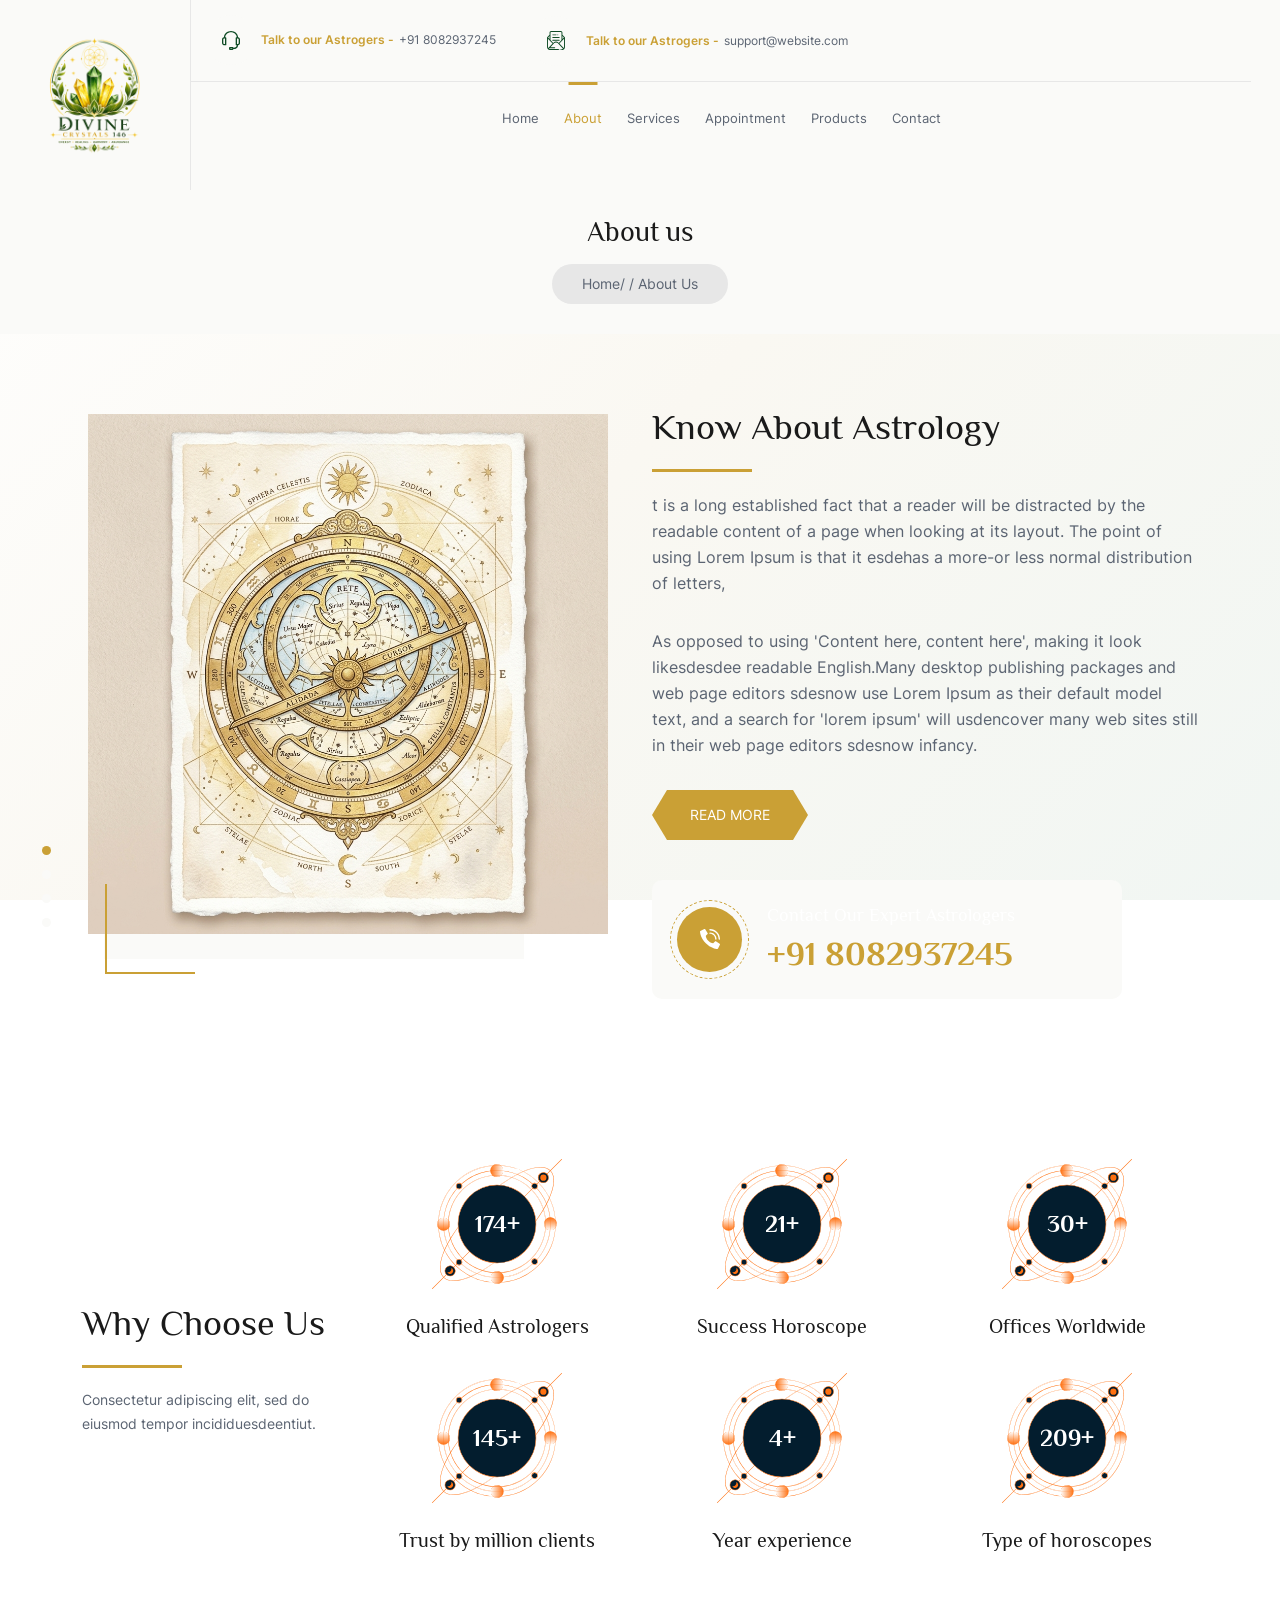
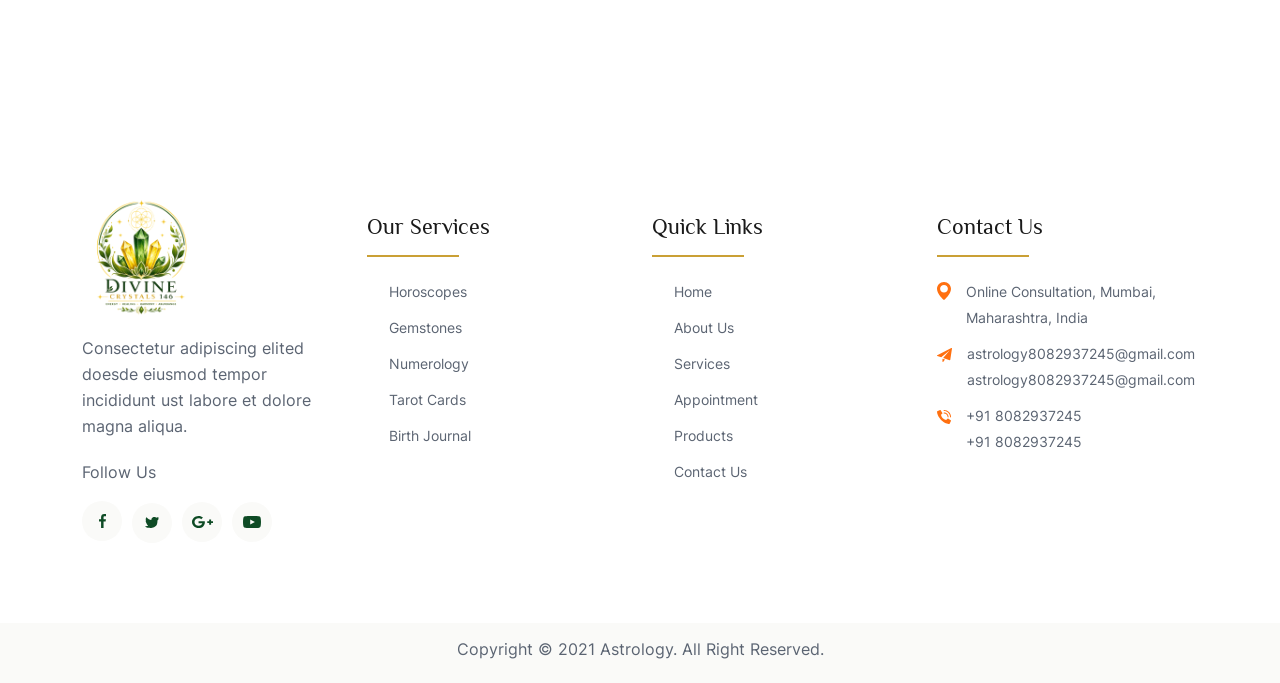
==== about.html @ 2634631d "Update astrology website to Divine Crystals: Vastu details, premium logo colors, featured product se" ====
<!DOCTYPE html>
<html lang="en">
<head>
    <title>Astrology</title>
    <meta charset="UTF-8">
    <meta http-equiv="X-UA-Compatible" content="IE=edge">
    <meta name="viewport" content="width=device-width, initial-scale=1.0">


    <!-- stylesheet -->
    
    <link rel="stylesheet" type="text/css" href="assets/css/bootstrap.min.css">
    <link rel="stylesheet" type="text/css" href="assets/js/plugin/slick/slick.css"/>
    <link rel="stylesheet" type="text/css" href="assets/js/plugin/airdatepicker/datepicker.min.css"/>
    <link rel="stylesheet" type="text/css" href="assets/css/fonts.css"/>
<link rel="stylesheet" type="text/css" href="assets/css/style.css"/>
    <!-- favicon -->
    <link rel="shortcut icon" href="assets/images/logo.png" type="image/x-icon">
</head>
<body>
    <div class="as_loader">
        <img src="assets/images/loader.png" alt="" class="img-responsive">
    </div>
    <div class="as_main_wrapper">
        <section class="as_header_wrapper">
            <div class="as_logo">
                <a href="index.html"><img src="assets/images/logo.png" alt=""></a>
            </div>
            <div class="as_header_detail">
                <div class="as_info_detail">
                    <ul>
                        <li>
                            <a href="javascript:;">
                                <div class="as_infobox">
                                    <span class="as_infoicon">
                                        <img src="assets/images/svg/headphone.svg" alt="">
                                    </span>
                                <span class="as_orange">Talk to our Astrogers -</span>+91 8082937245
                                </div>
                            </a>
                        </li>
                        <li>
                            <a href="javascript:;">
                                <div class="as_infobox">
                                    <span class="as_infoicon">
                                        <img src="assets/images/svg/mail1.svg" alt="">
                                    </span>
                                <span class="as_orange">Talk to our Astrogers -</span>support@website.com
                                </div>
                            </a>
                        </li>
                    </ul>
                </div>
                <div class="as_menu_wrapper">
                    <span class="as_toggle">
                        <img src="assets/images/svg/menu.svg" alt="">
                    </span>
                    <div class="as_menu">
                        <ul>
                            <li><a href="index.html">home</a></li>
                            <li><a href="about.html" class="active">about</a></li>
                            <li><a href="service.html">services</a></li>
                            <li><a href="appointment.html">appointment</a></li>
                            <li><a href="products.html">Products</a>
                            </li>
                            <li><a href="contact.html">contact</a></li>
                        </ul>
                    </div>
                </div>
                <span class="as_body_overlay"></span>
            </div>  
        </section> 
        <section class="as_breadcrum_wrapper">
            <div class="container">
                <div class="row">
                    <div class="col-lg-12 text-center">
                        <h1>About us</h1> 

                        <ul class="breadcrumb"> 
                            <li><a href="#">Home</a></li>
                            <li>About Us</li>
                        </ul>
                    </div>
                </div>
            </div>
        </section>
        <section class="as_about_wrapper as_padderTop80 as_padderBottom80">
            <div class="container">
                <div class="row">
                    <div class="col-lg-6 col-md-6">
                        <div class="as_about_slider">
                            <div>
                                <div class="as_aboutimg text-right">
                                    <img src="assets/images/about_astrolabe.png" alt="Astrolabe" class="img-responsive">
                                </div> 
                            </div>
                            <div>
                                <div class="as_aboutimg text-right">
                                    <img src="assets/images/about_birthchart.png" alt="Birth Chart" class="img-responsive">
                                </div> 
                            </div>
                            <div>
                                <div class="as_aboutimg text-right">
                                    <img src="assets/images/about_tarot.png" alt="Tarot Reading" class="img-responsive">
                                </div> 
                            </div>
                            <div>
                                <div class="as_aboutimg text-right">
                                    <img src="assets/images/about_constellations.png" alt="Constellations" class="img-responsive">
                                </div> 
                            </div>
                        </div>
                    </div>
                    <div class="col-lg-6 col-md-6">
                        <h1 class="as_heading">know about Astrology</h1>
                        <p>t is a long established fact that a reader will be distracted by the readable content of a page when looking at its layout. The point of using Lorem Ipsum is that it esdehas a more-or less normal distribution of letters,</p>
                        <p>As opposed to using 'Content here, content here', making it look likesdesdee readable English.Many desktop publishing packages and web page editors sdesnow use Lorem Ipsum as their default model text, and a search for 'lorem ipsum' will usdencover many web sites still in their  web page editors sdesnow infancy.</p>
                        <a href="javascript:;" class="as_btn">read more</a>

                        <div class="as_contact_expert">
                            <span class="as_icon">
                                <svg xmlns="http://www.w3.org/2000/svg" xmlns:xlink="http://www.w3.org/1999/xlink" preserveAspectRatio="xMidYMid" width="20" height="20" viewBox="0 0 20 20"> <defs><style>.cls-1{fill:#fff;fill-rule:evenodd}</style></defs> <path d="M19.797,10.487 C19.668,10.616 19.493,10.689 19.310,10.689 C18.929,10.689 18.620,10.380 18.620,9.999 C18.615,5.241 14.759,1.385 10.000,1.379 C9.619,1.379 9.310,1.070 9.310,0.689 C9.310,0.308 9.619,-0.000 10.000,-0.000 C15.520,0.006 19.993,4.478 19.999,9.999 C19.999,10.183 19.927,10.358 19.797,10.487 ZM15.172,9.999 C15.169,7.144 12.855,4.830 10.000,4.827 C9.619,4.827 9.310,4.518 9.310,4.138 C9.310,3.757 9.619,3.448 10.000,3.448 C13.617,3.452 16.547,6.383 16.551,9.999 C16.551,10.380 16.243,10.689 15.862,10.689 C15.481,10.689 15.172,10.380 15.172,9.999 ZM12.864,14.155 C13.076,14.182 13.288,14.109 13.438,13.957 L14.982,12.413 C15.209,12.186 15.563,12.146 15.835,12.317 L19.655,14.775 C19.955,14.965 20.063,15.350 19.905,15.668 L18.045,19.616 C17.918,19.873 17.645,20.024 17.360,19.995 C15.394,19.789 10.563,18.932 5.815,14.183 C1.067,9.435 0.210,4.604 0.003,2.638 C-0.026,2.352 0.125,2.079 0.382,1.952 L4.331,0.093 C4.649,-0.067 5.036,0.043 5.224,0.344 L7.684,4.164 C7.854,4.436 7.814,4.790 7.586,5.017 L6.042,6.560 C5.890,6.711 5.818,6.924 5.845,7.135 C5.942,7.900 6.373,9.809 8.282,11.718 C10.191,13.627 12.099,14.057 12.864,14.155 Z" class="cls-1"/> </svg>
                            </span>
                            <div>
                                <h5 class="as_white">Contact Our Expert Astrologers</h5>
                                <h1 class="as_orange">+91 8082937245</h1>
                            </div>
                        </div>
                    </div>
                </div>
            </div>
        </section>
        <section class="as_whychoose_wrapper as_padderTop80 as_padderBottom50">
            <div class="container">
                <div class="row as_verticle_center">
                    <div class="col-lg-3 col-md-12">
                        <h1 class="as_heading">Why Choose Us</h1>
                        <p class="as_font14 as_margin0">Consectetur adipiscing elit, sed do eiusmod tempor incididuesdeentiut.</p>
                    </div>
                    <div class="col-lg-9 col-md-12">
                        <div class="row">
                            <div class="col-lg-4 col-md-6 col-sm-6 col-xs-12">
                                <div class="as_whychoose_box text-center">
                                    <span class="as_number"><span><span data-from="0" data-to="512"
                                        data-speed="5000">512</span>+</span><img src="assets/images/svg/shape.svg" alt=""></span>
                                    <h4>Qualified Astrologers</h4>
                                </div>
                            </div>
                            <div class="col-lg-4 col-md-6 col-sm-6 col-xs-12">
                                <div class="as_whychoose_box text-center">
                                    <span class="as_number"><span><span data-from="0" data-to="62"
                                        data-speed="5000">62</span>+</span><img src="assets/images/svg/shape.svg" alt=""></span>
                                    <h4>Success Horoscope</h4>
                                </div>
                            </div>  
                            <div class="col-lg-4 col-md-6 col-sm-6 col-xs-12">
                                <div class="as_whychoose_box text-center">
                                    <span class="as_number"><span><span data-from="0" data-to="94"
                                        data-speed="5000">94</span>+</span><img src="assets/images/svg/shape.svg" alt=""></span>
                                    <h4>Offices Worldwide</h4>
                                </div>
                            </div>
                            <div class="col-lg-4 col-md-6 col-sm-6 col-xs-12">
                                <div class="as_whychoose_box text-center">
                                    <span class="as_number"><span><span data-from="0" data-to="452"
                                        data-speed="5000">452+</span>+</span><img src="assets/images/svg/shape.svg" alt=""></span>
                                    <h4>Trust by million clients</h4>
                                </div>
                            </div>
                            <div class="col-lg-4 col-md-6 col-sm-6 col-xs-12">
                                <div class="as_whychoose_box text-center">
                                    <span class="as_number"><span><span data-from="0" data-to="12"
                                        data-speed="5000">12</span>+</span><img src="assets/images/svg/shape.svg" alt=""></span>
                                    <h4>Year experience</h4>
                                </div>
                            </div>
                            <div class="col-lg-4 col-md-6 col-sm-6 col-xs-12">
                                <div class="as_whychoose_box text-center">
                                    <span class="as_number"><span><span data-from="0" data-to="652"
                                        data-speed="5000">652+</span>+</span><img src="assets/images/svg/shape.svg" alt=""></span>
                                    <h4>Type of horoscopes</h4>
                                </div>
                            </div>
                        </div>
                    </div>
                </div>
            </div>
        </section>
          
        <section class="as_footer_wrapper as_padderTop80">
            <div class="container">
                    

                    <div class="as_footer_inner as_padderTop50 as_padderBottom80">
                        <div class="row">
                            <div class="col-lg-3 col-md-6 col-sm-6 col-12">
                            <div class="as_footer_widget">
                                <div class="as_footer_logo">
                                    <a href="index.html"><img src="assets/images/logo.png" alt=""></a>
                                </div>
                                <p>Consectetur adipiscing elited doesde eiusmod tempor incididunt ust labore et dolore magna aliqua.</p>

                                <div class="as_share_box">
                                    <p>Follow Us</p>
                                    <ul>
                                        <li><a href="javascript:;"><img src="assets/images/svg/facebook.svg" alt=""></a></li>
                                        <li><a href="javascript:;"><img src="assets/images/svg/twitter.svg" alt=""></a></li>
                                        <li><a href="javascript:;"><img src="assets/images/svg/google.svg" alt=""></a></li>
                                        <li><a href="javascript:;"><img src="assets/images/svg/youtube.svg" alt=""></a></li>
                                    </ul>
                                </div>
                            </div>
                        </div>
                        <div class="col-lg-3 col-md-6 col-sm-6 col-12">
                            <div class="as_footer_widget">
                               <h3 class="as_footer_heading">Our Services</h3>

                               <ul>
                                   <li><a href="service_detail.html"><span><svg xmlns="http://www.w3.org/2000/svg" xmlns:xlink="http://www.w3.org/1999/xlink" preserveAspectRatio="xMidYMid" width="8" height="12" viewBox="0 0 8 12"> <path d="M8.000,5.998 L-0.002,11.997 L1.292,5.998 L-0.002,-0.001 L8.000,5.998 ZM1.265,9.924 L6.502,5.998 L1.265,2.071 L2.112,5.998 L1.265,9.924 ZM5.451,5.998 L2.496,8.213 L2.974,5.998 L2.496,3.783 L5.451,5.998 Z" class="cls-1"/> </svg></span> Horoscopes</a></li>
                                   <li><a href="service_detail.html">
                                    <span><svg xmlns="http://www.w3.org/2000/svg" xmlns:xlink="http://www.w3.org/1999/xlink" preserveAspectRatio="xMidYMid" width="8" height="12" viewBox="0 0 8 12"> <path d="M8.000,5.998 L-0.002,11.997 L1.292,5.998 L-0.002,-0.001 L8.000,5.998 ZM1.265,9.924 L6.502,5.998 L1.265,2.071 L2.112,5.998 L1.265,9.924 ZM5.451,5.998 L2.496,8.213 L2.974,5.998 L2.496,3.783 L5.451,5.998 Z" class="cls-1"/> </svg></span> Gemstones</a></li>
                                   <li><a href="service_detail.html"><span><svg xmlns="http://www.w3.org/2000/svg" xmlns:xlink="http://www.w3.org/1999/xlink" preserveAspectRatio="xMidYMid" width="8" height="12" viewBox="0 0 8 12"> <path d="M8.000,5.998 L-0.002,11.997 L1.292,5.998 L-0.002,-0.001 L8.000,5.998 ZM1.265,9.924 L6.502,5.998 L1.265,2.071 L2.112,5.998 L1.265,9.924 ZM5.451,5.998 L2.496,8.213 L2.974,5.998 L2.496,3.783 L5.451,5.998 Z" class="cls-1"/> </svg></span> Numerology</a></li>
                                   <li><a href="service_detail.html"><span><svg xmlns="http://www.w3.org/2000/svg" xmlns:xlink="http://www.w3.org/1999/xlink" preserveAspectRatio="xMidYMid" width="8" height="12" viewBox="0 0 8 12"> <path d="M8.000,5.998 L-0.002,11.997 L1.292,5.998 L-0.002,-0.001 L8.000,5.998 ZM1.265,9.924 L6.502,5.998 L1.265,2.071 L2.112,5.998 L1.265,9.924 ZM5.451,5.998 L2.496,8.213 L2.974,5.998 L2.496,3.783 L5.451,5.998 Z" class="cls-1"/> </svg></span> Tarot Cards</a></li>
                                   <li><a href="service_detail.html"><span><svg xmlns="http://www.w3.org/2000/svg" xmlns:xlink="http://www.w3.org/1999/xlink" preserveAspectRatio="xMidYMid" width="8" height="12" viewBox="0 0 8 12"> <path d="M8.000,5.998 L-0.002,11.997 L1.292,5.998 L-0.002,-0.001 L8.000,5.998 ZM1.265,9.924 L6.502,5.998 L1.265,2.071 L2.112,5.998 L1.265,9.924 ZM5.451,5.998 L2.496,8.213 L2.974,5.998 L2.496,3.783 L5.451,5.998 Z" class="cls-1"/> </svg></span> Birth Journal</a></li>
                               </ul>
                            </div>
                        </div>
                        <div class="col-lg-3 col-md-6 col-sm-6 col-12">
                            <div class="as_footer_widget">
                               <h3 class="as_footer_heading">Quick Links</h3>

                               <ul>
                                   <li><a href="index.html"><span><svg xmlns="http://www.w3.org/2000/svg" xmlns:xlink="http://www.w3.org/1999/xlink" preserveAspectRatio="xMidYMid" width="8" height="12" viewBox="0 0 8 12"> <path d="M8.000,5.998 L-0.002,11.997 L1.292,5.998 L-0.002,-0.001 L8.000,5.998 ZM1.265,9.924 L6.502,5.998 L1.265,2.071 L2.112,5.998 L1.265,9.924 ZM5.451,5.998 L2.496,8.213 L2.974,5.998 L2.496,3.783 L5.451,5.998 Z" class="cls-1"/> </svg></span> Home</a></li>
                                   <li><a href="about.html"><span><svg xmlns="http://www.w3.org/2000/svg" xmlns:xlink="http://www.w3.org/1999/xlink" preserveAspectRatio="xMidYMid" width="8" height="12" viewBox="0 0 8 12"> <path d="M8.000,5.998 L-0.002,11.997 L1.292,5.998 L-0.002,-0.001 L8.000,5.998 ZM1.265,9.924 L6.502,5.998 L1.265,2.071 L2.112,5.998 L1.265,9.924 ZM5.451,5.998 L2.496,8.213 L2.974,5.998 L2.496,3.783 L5.451,5.998 Z" class="cls-1"/> </svg></span> About Us</a></li>
                                   <li><a href="service.html"><span><svg xmlns="http://www.w3.org/2000/svg" xmlns:xlink="http://www.w3.org/1999/xlink" preserveAspectRatio="xMidYMid" width="8" height="12" viewBox="0 0 8 12"> <path d="M8.000,5.998 L-0.002,11.997 L1.292,5.998 L-0.002,-0.001 L8.000,5.998 ZM1.265,9.924 L6.502,5.998 L1.265,2.071 L2.112,5.998 L1.265,9.924 ZM5.451,5.998 L2.496,8.213 L2.974,5.998 L2.496,3.783 L5.451,5.998 Z" class="cls-1"/> </svg></span> Services</a></li>
                                   <li><a href="appointment.html"><span><svg xmlns="http://www.w3.org/2000/svg" xmlns:xlink="http://www.w3.org/1999/xlink" preserveAspectRatio="xMidYMid" width="8" height="12" viewBox="0 0 8 12"> <path d="M8.000,5.998 L-0.002,11.997 L1.292,5.998 L-0.002,-0.001 L8.000,5.998 ZM1.265,9.924 L6.502,5.998 L1.265,2.071 L2.112,5.998 L1.265,9.924 ZM5.451,5.998 L2.496,8.213 L2.974,5.998 L2.496,3.783 L5.451,5.998 Z" class="cls-1"/> </svg></span> Appointment</a></li>
                                   <li><a href="products.html"><span><svg xmlns="http://www.w3.org/2000/svg" xmlns:xlink="http://www.w3.org/1999/xlink" preserveAspectRatio="xMidYMid" width="8" height="12" viewBox="0 0 8 12"> <path d="M8.000,5.998 L-0.002,11.997 L1.292,5.998 L-0.002,-0.001 L8.000,5.998 ZM1.265,9.924 L6.502,5.998 L1.265,2.071 L2.112,5.998 L1.265,9.924 ZM5.451,5.998 L2.496,8.213 L2.974,5.998 L2.496,3.783 L5.451,5.998 Z" class="cls-1"/> </svg></span> Products</a></li>
                                   <li><a href="contact.html"><span><svg xmlns="http://www.w3.org/2000/svg" xmlns:xlink="http://www.w3.org/1999/xlink" preserveAspectRatio="xMidYMid" width="8" height="12" viewBox="0 0 8 12"> <path d="M8.000,5.998 L-0.002,11.997 L1.292,5.998 L-0.002,-0.001 L8.000,5.998 ZM1.265,9.924 L6.502,5.998 L1.265,2.071 L2.112,5.998 L1.265,9.924 ZM5.451,5.998 L2.496,8.213 L2.974,5.998 L2.496,3.783 L5.451,5.998 Z" class="cls-1"/> </svg></span> Contact Us</a></li>
                               </ul>
                            </div>
                        </div>
                        
                        <div class="col-lg-3 col-md-6 col-sm-6 col-12">
                            <div class="as_footer_widget">
                               <h3 class="as_footer_heading">Contact Us</h3>

                               <ul class="as_contact_list">
                                   <li>
                                       <img src="assets/images/svg/map.svg" alt="">
                                        <p>Online Consultation, Mumbai, Maharashtra, India</p>
                                    </li>
                                   <li>
                                       <img src="assets/images/svg/address.svg" alt="">
                                        <p>
                                            <a href="javascript:;">astrology8082937245@gmail.com</a>
                                            <a href="javascript:;">astrology8082937245@gmail.com</a>
                                        </p> 
                                    </li> 
                                   <li>
                                       <img src="assets/images/svg/call.svg" alt="">
                                        <p>
                                            <a href="javascript:;">+91 8082937245</a><br>
                                            <a href="javascript:;">+91 8082937245</a>
                                        </p>
                                    </li>
                               </ul>
                            </div>
                        </div>
                        </div>
                        
                    </div>
            </div>
        </section>
        <section class="as_copyright_wrapper text-center">
            <div class="container">
                <div class="row">
                    <div class="col-lg-12">
                        <p>Copyright &copy; 2021 Astrology. All Right Reserved.</p>
                    </div>
                </div>
            </div>
        </section> 
    </div>
    

    
    <!-- javascript -->
    <script src="assets/js/jquery.min.js"></script>
    <script src="assets/js/bootstrap.min.js"></script>
    <script src="https://maxcdn.bootstrapcdn.com/bootstrap/3.3.7/js/bootstrap.min.js"></script>
    <script type="text/javascript" src="assets/js/plugin/slick/slick.min.js"></script>
    <script type="text/javascript" src="assets/js/plugin/countto/jquery.countTo.js"></script>
    <script type="text/javascript" src="assets/js/plugin/airdatepicker/datepicker.min.js"></script>
    <script type="text/javascript" src="assets/js/plugin/airdatepicker/i18n/datepicker.en.js"></script>
    <script src="assets/js/custom.js"></script>  
</body>
</html>
---- assets/js/plugin/airdatepicker/datepicker.min.css ----
.datepicker--cells{display:-webkit-flex;display:-ms-flexbox;display:flex;-webkit-flex-wrap:wrap;-ms-flex-wrap:wrap;flex-wrap:wrap}.datepicker--cell{border-radius:4px;box-sizing:border-box;cursor:pointer;display:-webkit-flex;display:-ms-flexbox;display:flex;position:relative;-webkit-align-items:center;-ms-flex-align:center;align-items:center;-webkit-justify-content:center;-ms-flex-pack:center;justify-content:center;height:32px;z-index:1}.datepicker--cell.-focus-{background:#f0f0f0}.datepicker--cell.-current-{color:#4EB5E6}.datepicker--cell.-current-.-focus-{color:#4a4a4a}.datepicker--cell.-current-.-in-range-{color:#4EB5E6}.datepicker--cell.-in-range-{background:rgba(92,196,239,.1);color:#4a4a4a;border-radius:0}.datepicker--cell.-in-range-.-focus-{background-color:rgba(92,196,239,.2)}.datepicker--cell.-disabled-{cursor:default;color:#aeaeae}.datepicker--cell.-disabled-.-focus-{color:#aeaeae}.datepicker--cell.-disabled-.-in-range-{color:#a1a1a1}.datepicker--cell.-disabled-.-current-.-focus-{color:#aeaeae}.datepicker--cell.-range-from-{border:1px solid rgba(92,196,239,.5);background-color:rgba(92,196,239,.1);border-radius:4px 0 0 4px}.datepicker--cell.-range-to-{border:1px solid rgba(92,196,239,.5);background-color:rgba(92,196,239,.1);border-radius:0 4px 4px 0}.datepicker--cell.-selected-,.datepicker--cell.-selected-.-current-{color:#fff;background:#5cc4ef}.datepicker--cell.-range-from-.-range-to-{border-radius:4px}.datepicker--cell.-selected-{border:none}.datepicker--cell.-selected-.-focus-{background:#45bced}.datepicker--cell:empty{cursor:default}.datepicker--days-names{display:-webkit-flex;display:-ms-flexbox;display:flex;-webkit-flex-wrap:wrap;-ms-flex-wrap:wrap;flex-wrap:wrap;margin:8px 0 3px}.datepicker--day-name{color:#FF9A19;display:-webkit-flex;display:-ms-flexbox;display:flex;-webkit-align-items:center;-ms-flex-align:center;align-items:center;-webkit-justify-content:center;-ms-flex-pack:center;justify-content:center;-webkit-flex:1;-ms-flex:1;flex:1;text-align:center;text-transform:uppercase;font-size:.8em}.-only-timepicker- .datepicker--content,.datepicker--body,.datepicker-inline .datepicker--pointer{display:none}.datepicker--cell-day{width:14.28571%}.datepicker--cells-months{height:170px}.datepicker--cell-month{width:33.33%;height:25%}.datepicker--cells-years,.datepicker--years{height:170px}.datepicker--cell-year{width:25%;height:33.33%}.datepickers-container{position:absolute;left:0;top:0}@media print{.datepickers-container{display:none}}.datepicker{background:#fff;border:1px solid #dbdbdb;box-shadow:0 4px 12px rgba(0,0,0,.15);border-radius:4px;box-sizing:content-box;font-family:Tahoma,sans-serif;font-size:14px;color:#4a4a4a;width:250px;position:absolute;left:-100000px;opacity:0;transition:opacity .3s ease,left 0s .3s,-webkit-transform .3s ease;transition:opacity .3s ease,transform .3s ease,left 0s .3s;transition:opacity .3s ease,transform .3s ease,left 0s .3s,-webkit-transform .3s ease;z-index:100}.datepicker.-from-top-{-webkit-transform:translateY(-8px);transform:translateY(-8px)}.datepicker.-from-right-{-webkit-transform:translateX(8px);transform:translateX(8px)}.datepicker.-from-bottom-{-webkit-transform:translateY(8px);transform:translateY(8px)}.datepicker.-from-left-{-webkit-transform:translateX(-8px);transform:translateX(-8px)}.datepicker.active{opacity:1;-webkit-transform:translate(0);transform:translate(0);transition:opacity .3s ease,left 0s 0s,-webkit-transform .3s ease;transition:opacity .3s ease,transform .3s ease,left 0s 0s;transition:opacity .3s ease,transform .3s ease,left 0s 0s,-webkit-transform .3s ease}.datepicker-inline .datepicker{border-color:#d7d7d7;box-shadow:none;position:static;left:auto;right:auto;opacity:1;-webkit-transform:none;transform:none}.datepicker--content{box-sizing:content-box;padding:4px}.datepicker--pointer{position:absolute;background:#fff;border-top:1px solid #dbdbdb;border-right:1px solid #dbdbdb;width:10px;height:10px;z-index:-1}.datepicker--nav-action:hover,.datepicker--nav-title:hover{background:#f0f0f0}.-top-center- .datepicker--pointer,.-top-left- .datepicker--pointer,.-top-right- .datepicker--pointer{top:calc(100% - 4px);-webkit-transform:rotate(135deg);transform:rotate(135deg)}.-right-bottom- .datepicker--pointer,.-right-center- .datepicker--pointer,.-right-top- .datepicker--pointer{right:calc(100% - 4px);-webkit-transform:rotate(225deg);transform:rotate(225deg)}.-bottom-center- .datepicker--pointer,.-bottom-left- .datepicker--pointer,.-bottom-right- .datepicker--pointer{bottom:calc(100% - 4px);-webkit-transform:rotate(315deg);transform:rotate(315deg)}.-left-bottom- .datepicker--pointer,.-left-center- .datepicker--pointer,.-left-top- .datepicker--pointer{left:calc(100% - 4px);-webkit-transform:rotate(45deg);transform:rotate(45deg)}.-bottom-left- .datepicker--pointer,.-top-left- .datepicker--pointer{left:10px}.-bottom-right- .datepicker--pointer,.-top-right- .datepicker--pointer{right:10px}.-bottom-center- .datepicker--pointer,.-top-center- .datepicker--pointer{left:calc(50% - 10px / 2)}.-left-top- .datepicker--pointer,.-right-top- .datepicker--pointer{top:10px}.-left-bottom- .datepicker--pointer,.-right-bottom- .datepicker--pointer{bottom:10px}.-left-center- .datepicker--pointer,.-right-center- .datepicker--pointer{top:calc(50% - 10px / 2)}.datepicker--body.active{display:block}.datepicker--nav{display:-webkit-flex;display:-ms-flexbox;display:flex;-webkit-justify-content:space-between;-ms-flex-pack:justify;justify-content:space-between;border-bottom:1px solid #efefef;min-height:32px;padding:4px}.-only-timepicker- .datepicker--nav{display:none}.datepicker--nav-action,.datepicker--nav-title{display:-webkit-flex;display:-ms-flexbox;display:flex;cursor:pointer;-webkit-align-items:center;-ms-flex-align:center;align-items:center;-webkit-justify-content:center;-ms-flex-pack:center;justify-content:center}.datepicker--nav-action{width:32px;border-radius:4px;-webkit-user-select:none;-moz-user-select:none;-ms-user-select:none;user-select:none}.datepicker--nav-action.-disabled-{visibility:hidden}.datepicker--nav-action svg{width:32px;height:32px}.datepicker--nav-action path{fill:none;stroke:#9c9c9c;stroke-width:2px}.datepicker--nav-title{border-radius:4px;padding:0 8px}.datepicker--buttons,.datepicker--time{border-top:1px solid #efefef;padding:4px}.datepicker--nav-title i{font-style:normal;color:#9c9c9c;margin-left:5px}.datepicker--nav-title.-disabled-{cursor:default;background:0 0}.datepicker--buttons{display:-webkit-flex;display:-ms-flexbox;display:flex}.datepicker--button{color:#4EB5E6;cursor:pointer;border-radius:4px;-webkit-flex:1;-ms-flex:1;flex:1;display:-webkit-inline-flex;display:-ms-inline-flexbox;display:inline-flex;-webkit-justify-content:center;-ms-flex-pack:center;justify-content:center;-webkit-align-items:center;-ms-flex-align:center;align-items:center;height:32px}.datepicker--button:hover{color:#4a4a4a;background:#f0f0f0}.datepicker--time{display:-webkit-flex;display:-ms-flexbox;display:flex;-webkit-align-items:center;-ms-flex-align:center;align-items:center;position:relative}.datepicker--time.-am-pm- .datepicker--time-sliders{-webkit-flex:0 1 138px;-ms-flex:0 1 138px;flex:0 1 138px;max-width:138px}.-only-timepicker- .datepicker--time{border-top:none}.datepicker--time-sliders{-webkit-flex:0 1 153px;-ms-flex:0 1 153px;flex:0 1 153px;margin-right:10px;max-width:153px}.datepicker--time-label{display:none;font-size:12px}.datepicker--time-current{display:-webkit-flex;display:-ms-flexbox;display:flex;-webkit-align-items:center;-ms-flex-align:center;align-items:center;-webkit-flex:1;-ms-flex:1;flex:1;font-size:14px;text-align:center;margin:0 0 0 10px}.datepicker--time-current-colon{margin:0 2px 3px;line-height:1}.datepicker--time-current-hours,.datepicker--time-current-minutes{line-height:1;font-size:19px;font-family:"Century Gothic",CenturyGothic,AppleGothic,sans-serif;position:relative;z-index:1}.datepicker--time-current-hours:after,.datepicker--time-current-minutes:after{content:'';background:#f0f0f0;border-radius:4px;position:absolute;left:-2px;top:-3px;right:-2px;bottom:-2px;z-index:-1;opacity:0}.datepicker--time-current-hours.-focus-:after,.datepicker--time-current-minutes.-focus-:after{opacity:1}.datepicker--time-current-ampm{text-transform:uppercase;-webkit-align-self:flex-end;-ms-flex-item-align:end;align-self:flex-end;color:#9c9c9c;margin-left:6px;font-size:11px;margin-bottom:1px}.datepicker--time-row{display:-webkit-flex;display:-ms-flexbox;display:flex;-webkit-align-items:center;-ms-flex-align:center;align-items:center;font-size:11px;height:17px;background:linear-gradient(to right,#dedede,#dedede) left 50%/100% 1px no-repeat}.datepicker--time-row:first-child{margin-bottom:4px}.datepicker--time-row input[type=range]{background:0 0;cursor:pointer;-webkit-flex:1;-ms-flex:1;flex:1;height:100%;padding:0;margin:0;-webkit-appearance:none}.datepicker--time-row input[type=range]::-ms-tooltip{display:none}.datepicker--time-row input[type=range]:hover::-webkit-slider-thumb{border-color:#b8b8b8}.datepicker--time-row input[type=range]:hover::-moz-range-thumb{border-color:#b8b8b8}.datepicker--time-row input[type=range]:hover::-ms-thumb{border-color:#b8b8b8}.datepicker--time-row input[type=range]:focus{outline:0}.datepicker--time-row input[type=range]:focus::-webkit-slider-thumb{background:#5cc4ef;border-color:#5cc4ef}.datepicker--time-row input[type=range]:focus::-moz-range-thumb{background:#5cc4ef;border-color:#5cc4ef}.datepicker--time-row input[type=range]:focus::-ms-thumb{background:#5cc4ef;border-color:#5cc4ef}.datepicker--time-row input[type=range]::-webkit-slider-thumb{-webkit-appearance:none;box-sizing:border-box;height:12px;width:12px;border-radius:3px;border:1px solid #dedede;background:#fff;cursor:pointer;transition:background .2s;margin-top:-6px}.datepicker--time-row input[type=range]::-moz-range-thumb{box-sizing:border-box;height:12px;width:12px;border-radius:3px;border:1px solid #dedede;background:#fff;cursor:pointer;transition:background .2s}.datepicker--time-row input[type=range]::-ms-thumb{box-sizing:border-box;height:12px;width:12px;border-radius:3px;border:1px solid #dedede;background:#fff;cursor:pointer;transition:background .2s}.datepicker--time-row input[type=range]::-webkit-slider-runnable-track{border:none;height:1px;cursor:pointer;color:transparent;background:0 0}.datepicker--time-row input[type=range]::-moz-range-track{border:none;height:1px;cursor:pointer;color:transparent;background:0 0}.datepicker--time-row input[type=range]::-ms-track{border:none;height:1px;cursor:pointer;color:transparent;background:0 0}.datepicker--time-row input[type=range]::-ms-fill-lower{background:0 0}.datepicker--time-row input[type=range]::-ms-fill-upper{background:0 0}.datepicker--time-row span{padding:0 12px}.datepicker--time-icon{color:#9c9c9c;border:1px solid;border-radius:50%;font-size:16px;position:relative;margin:0 5px -1px 0;width:1em;height:1em}.datepicker--time-icon:after,.datepicker--time-icon:before{content:'';background:currentColor;position:absolute}.datepicker--time-icon:after{height:.4em;width:1px;left:calc(50% - 1px);top:calc(50% + 1px);-webkit-transform:translateY(-100%);transform:translateY(-100%)}.datepicker--time-icon:before{width:.4em;height:1px;top:calc(50% + 1px);left:calc(50% - 1px)}.datepicker--cell-day.-other-month-,.datepicker--cell-year.-other-decade-{color:#dedede}.datepicker--cell-day.-other-month-:hover,.datepicker--cell-year.-other-decade-:hover{color:#c5c5c5}.-disabled-.-focus-.datepicker--cell-day.-other-month-,.-disabled-.-focus-.datepicker--cell-year.-other-decade-{color:#dedede}.-selected-.datepicker--cell-day.-other-month-,.-selected-.datepicker--cell-year.-other-decade-{color:#fff;background:#a2ddf6}.-selected-.-focus-.datepicker--cell-day.-other-month-,.-selected-.-focus-.datepicker--cell-year.-other-decade-{background:#8ad5f4}.-in-range-.datepicker--cell-day.-other-month-,.-in-range-.datepicker--cell-year.-other-decade-{background-color:rgba(92,196,239,.1);color:#ccc}.-in-range-.-focus-.datepicker--cell-day.-other-month-,.-in-range-.-focus-.datepicker--cell-year.-other-decade-{background-color:rgba(92,196,239,.2)}.datepicker--cell-day.-other-month-:empty,.datepicker--cell-year.-other-decade-:empty{background:0 0;border:none}
---- assets/css/fonts.css ----
@font-face {
    font-family: 'Philosopher';
    src: url('../font/Philosopher-Regular.eot');
    src: url('../font/Philosopher-Regular.eot?#iefix') format('embedded-opentype'),
         url('../font/Philosopher-Regular.svg#Philosopher-Regular') format('svg'),
         url('../font/Philosopher-Regular.ttf') format('truetype'),
         url('../font/Philosopher-Regular.woff') format('woff'),
         url('../font/Philosopher-Regular.woff2') format('woff2');
    font-weight: 400;
}
    
@font-face {
    font-family: 'Philosopher';
    src: url('../font/Philosopher-Bold.eot');
    src: url('../font/Philosopher-Bold.eot?#iefix') format('embedded-opentype'),
         url('../font/Philosopher-Bold.svg#Philosopher-BoldI') format('svg'),
         url('../font/Philosopher-Bold.ttf') format('truetype'),
         url('../font/Philosopher-Bold.woff') format('woff'),
         url('../font/Philosopher-Bold.woff2') format('woff2');
    font-weight: 700;
  }
  
  /* Inter */
  @font-face {
    font-family: 'Inter';
    src: url('../font/Inter-Thin.eot');
    src: url('../font/Inter-Thin.eot?#iefix') format('embedded-opentype'),
         url('../font/Inter-Thin.svg#Inter-Thin') format('svg'),
         url('../font/Inter-Thin.ttf') format('truetype'),
         url('../font/Inter-Thin.woff') format('woff'),
         url('../font/Inter-Thin.woff2') format('woff2');
    font-weight: 100;
  }
  
  @font-face {
    font-family: 'Inter';
    src: url('../font/Inter-Light.eot');
    src: url('../font/Inter-Light.eot?#iefix') format('embedded-opentype'),
         url('../font/Inter-Light.svg#Inter-Light') format('svg'),
         url('../font/Inter-Light.ttf') format('truetype'),
         url('../font/Inter-Light.woff') format('woff'),
         url('../font/Inter-Light.woff2') format('woff2');
    font-weight: 300;
  }
  
  @font-face {
    font-family: 'Inter';
    src: url('../font/Inter-ExtraLight.eot');
    src: url('../font/Inter-ExtraLight.eot?#iefix') format('embedded-opentype'),
         url('../font/Inter-ExtraLight.svg#Inter-ExtraLight') format('svg'),
         url('../font/Inter-ExtraLight.ttf') format('truetype'),
         url('../font/Inter-ExtraLight.woff') format('woff'),
         url('../font/Inter-ExtraLight.woff2') format('woff2');
    font-weight: 200;
  }
  
  @font-face {
    font-family: 'Inter';
    src: url('../font/Inter-Regular.eot');
    src: url('../font/Inter-Regular.eot?#iefix') format('embedded-opentype'),
         url('../font/Inter-Regular.svg#Inter-Regular') format('svg'),
         url('../font/Inter-Regular.ttf') format('truetype'),
         url('../font/Inter-Regular.woff') format('woff'),
         url('../font/Inter-Regular.woff2') format('woff2');
    font-weight: 400;
  }
  @font-face {
    font-family: 'Inter';
    src: url('../font/Inter-Medium.eot');
    src: url('../font/Inter-Medium.eot?#iefix') format('embedded-opentype'),
         url('../font/Inter-Medium.svg#Inter-Medium') format('svg'),
         url('../font/Inter-Medium.ttf') format('truetype'),
         url('../font/Inter-Medium.woff') format('woff'),
         url('../font/Inter-Medium.woff2') format('woff2');
    font-weight: 500;
  }
  @font-face {
    font-family: 'Inter';
    src: url('../font/Inter-SemiBold.eot');
    src: url('../font/Inter-SemiBold.eot?#iefix') format('embedded-opentype'),
         url('../font/Inter-SemiBold.svg#Inter-SemiBold') format('svg'),
         url('../font/Inter-SemiBold.ttf') format('truetype'),
         url('../font/Inter-SemiBold.woff') format('woff'),
         url('../font/Inter-SemiBold.woff2') format('woff2');
    font-weight: 600;
  }

  @font-face {
    font-family: 'Inter';
    src: url('../font/Inter-Bold.eot');
    src: url('../font/Inter-Bold.eot?#iefix') format('embedded-opentype'),
         url('../font/Inter-Bold.svg#Inter-Bold') format('svg'),
         url('../font/Inter-Bold.ttf') format('truetype'),
         url('../font/Inter-Bold.woff') format('woff'),
         url('../font/Inter-Bold.woff2') format('woff2');
    font-weight: 700;
  }
  
  @font-face {
    font-family: 'Inter';
    src: url('../font/Inter-ExtraBold.eot');
    src: url('../font/Inter-ExtraBold.eot?#iefix') format('embedded-opentype'),
         url('../font/Inter-ExtraBold.svg#Inter-ExtraBold') format('svg'),
         url('../font/Inter-ExtraBold.ttf') format('truetype'),
         url('../font/Inter-ExtraBold.woff') format('woff'),
         url('../font/Inter-ExtraBold.woff2') format('woff2');
    font-weight: 800;
  }

  @font-face {
    font-family: 'Inter';
    src: url('../font/Inter-Black.eot');
    src: url('../font/Inter-Black.eot?#iefix') format('embedded-opentype'),
         url('../font/Inter-Black.svg#Inter-Black') format('svg'),
         url('../font/Inter-Black.ttf') format('truetype'),
         url('../font/Inter-Black.woff') format('woff'),
         url('../font/Inter-Black.woff2') format('woff2');
    font-weight: 900;0
  }
---- assets/css/style.css ----
/* stylesheet */
:root{
    --primary-color:#5B6472;        /* Body Text color */
    --secondary-color:#CAA035;      /* Secondary brand color (Logo Gold) */
    --primary-brand-color:#0E4B25;  /* Primary brand color (Logo Forest Green) */
    --accent-color:#093218;         /* Accent color (Logo Dark Green) */
    --dark-color1:#FFFFFF;          /* Background color (White) */
    --dark-color2:#FAFAF8;          /* Section Background color (Off-White) */
    --white-color:#ffffff;          /* White color */
    --heading-color:#1A1A1A;        /* Heading color */
    --border-color:#E7E7E7;         /* Border color */
    --transition:0.4s ease-in-out;
}
:after,:before{
    transition: all 0.2s linear;
    -webkit-transition: all 0.2s linear;
    -moz-transition: all 0.2s linear;
}
.form-control:focus {
    color: var(--heading-color);
    background-color: #ffffff;
    border-color: var(--primary-brand-color);
    outline: 0;
    box-shadow: 0 0 0 0.25rem rgb(13 110 253 / 25%);
}

body{
    font-size: 16px;
    line-height: 26px;
    margin: 0;
    background: linear-gradient(135deg, #ffffff 0%, #FAF8F2 50%, #F1F6F3 100%);
    background-attachment: fixed;
    color: var(--primary-color);
    font-family: 'Inter', sans-serif;
    overflow-x: hidden;
}
.as_whychoose_box .as_number>span {
    color: var(--white-color);
}
img{
    max-width: 100%;
    height: auto;
}

h1,h2,h3,h4,h5,h6,.h1,.h2,.h3,.h4,.h5,.h6{
    font-family: 'Philosopher', sans-serif;
    font-weight: 400;
    color: var(--heading-color);
}
a, a:hover, a:focus {
    color: inherit;
    text-decoration: none;
    transition: all 0.2s linear;
} 
.hide {
    display: none!important;
}
/* common css */
.as_padderTop10{
    padding-top: 10px;
}
.as_padderTop20{
    padding-top: 20px;
}
.as_padderTop30{
    padding-top: 30px;
}
.as_padderTop40{
    padding-top: 40px;
}
.as_padderTop50{
    padding-top: 50px;
}
.as_padderTop60{
    padding-top: 60px;
}
.as_padderTop70{
    padding-top: 70px;
}
.as_padderTop80{
    padding-top: 80px;
}
.as_padderTop90{
    padding-top: 90px;
}
.as_padderTop100{
    padding-top: 90px;
}
.as_padderBottom5{
    padding-bottom: 5px;
}
.as_padderBottom10{
    padding-bottom: 10px;
}
.as_padderBottom20{
    padding-bottom: 20px;
}
.as_padderBottom30{
    padding-bottom: 30px;
}
.as_padderBottom40{
    padding-bottom: 40px;
}
.as_padderBottom50{
    padding-bottom: 50px;
}
.as_padderBottom60{
    padding-bottom: 60px;
}
.as_padderBottom70{
    padding-bottom: 70px;
}
.as_padderBottom80{
    padding-bottom: 80px;
}
.as_padderBottom90{
    padding-bottom: 90px;
}
.as_padderBottom100{
    padding-bottom: 90px;
}
.as_margin0{
    margin: 0px;
}
.as_font14{
    font-size: 14px;
    line-height: 24px;
}
.as_toggle{
    display: none;
}
.as_heading{
    font-size: 36px;
    text-transform: capitalize;
    margin: 0;
    padding-bottom: 23px;
    position: relative;
    margin:-8px 0 20px;
}
.as_heading.as_heading_center:after{
    left: 50%;
    transform: translateX(-50%);
}
.as_heading:after{
    position: absolute;
    content: '';
    width: 100px;
    border-bottom: 3px solid var(--secondary-color);
    left: 0;
    bottom: 0;
}
.form-control {
    height: 50px;
    background-color: var(--dark-color2);
    border: none;
    outline: none;
    box-shadow: none !important;
    color: var(--primary-color);
    padding: 0 40px 0 30px;
}
.form-control::placeholder{
    color: #97b0c1;
}
.as_subheading{
    font-size: 22px;
    text-transform: capitalize;
}
.as_orange{
    color: var(--secondary-color);
}
.as_white{
    color: var(--white-color);
}
.as_btn {
    height: 50px;
    background-color: var(--secondary-color);
    font-size: 14px;
    text-transform: uppercase;
    display: inline-flex;
    align-items: center;
    padding: 0 23px;
    position: relative;
    margin-left: 15px;
    color: var(--white-color);
    border: none !important;
    outline: none;
    width: auto;
    transition: 0.2s linear;
}
.as_btn:hover:after {
    border-left-color: var(--primary-brand-color);
}
.as_btn:hover:before {
    border-right-color: var(--primary-brand-color);
}
.as_btn:hover, .as_btn:focus {
    background-color: var(--primary-brand-color);
    color: var(--white-color) !important;
}
.as_btn:after, .as_btn:before {
    content: '';
    position: absolute;
    left: 100%;
    top: 0;
    bottom: 0;
    border-top: 25px solid transparent;
    border-bottom: 25px solid transparent;
    border-left: 15px solid var(--secondary-color);
    transition: 0.2s linear;
}
.as_btn:before{
    left:auto;
    right: 100%;
    border-left: none;
    border-right: 15px solid var(--secondary-color);
}
.as_verticle_center{
    display: flex;
    align-items: center;
}
.slick-dots {
    padding: 0;
    margin: 30px 0 0 0;
    list-style: none;
}
.slick-dots li {
    display: inline-flex;
}
.slick-dots li button {
    display: none;
}
.slick-dots li {
    height: 9px;
    width: 9px;
    background-color: var(--dark-color2);
    border-radius: 100%;
    margin: 0 6px;
    cursor: pointer;
}
.slick-dots li.slick-active {
    background-color: var(--secondary-color);
}
.slick-arrow {
    position: absolute;
    top: 50%;
    transform: translateY(-50%);
    background-color: var(--primary-brand-color);
    color: var(--white-color) !important;
    border: none;
    padding: 0 13px;
    z-index: 1;
    outline: none;
}
.slick-arrow::after{
    border-left-color: var(--primary-brand-color);
}
.slick-arrow::before{
    border-right-color: var(--primary-brand-color);
}
.slick-arrow:hover{
    background-color: var(--secondary-color);
} 
.slick-arrow:hover:after{
    border-left-color:var(--secondary-color);
}
.slick-arrow:hover::before{ 
    border-right-color:var(--secondary-color);
}
.slick-arrow.slick-prev {
    left: -120px;
    padding: 0 12px 0 0px;
}
.slick-arrow.slick-prev span{
    margin-right: 10px;
    display: inline-flex;
}
.slick-arrow span svg path{
    fill:var(--secondary-color)
}
.slick-arrow:hover span svg path{
    fill: var(--white-color);
}
.slick-arrow.slick-next span{
    margin-left: 10px;
}
.slick-arrow.slick-next {
    right: -100px;
    padding: 0 0 0 12px;
}
.slick-slide{
    outline: none;
}
.only-timepicker .datepicker--nav,
.only-timepicker .datepicker--content {
    display: none;
}
.only-timepicker .datepicker--time {
    border-top: none;
}
.datepicker {
    background-color: var(--dark-color2);
    border: 1px solid var(--border-color);
    color: var(--primary-color);
}
.datepicker--nav {
    border-bottom: 1px solid var(--border-color);
}
.datepicker--nav>div {
    background-color: transparent !important;
    color: var(--primary-color);
}
.datepicker--pointer {
    background-color: var(--dark-color2);
    border-top-color: var(--border-color);
    border-right-color: var(--border-color);
}
.datepicker--cell:hover{
    background-color: var(--secondary-color);
    color: var(--white-color) !important;
}
.datepicker--cell.-current-,.datepicker--day-name {
    color: var(--secondary-color);
}
/* select2 */
.select2-selection {
    height: 50px !important;
    background-color: var(--dark-color2) !important;
    border: 1px solid var(--border-color) !important;
    outline: none;
    box-shadow: none !important;
    color: var(--primary-color);
}

.select2-selection .select2-selection__rendered {
    color: var(--primary-color) !important;
    font-size: 14px;
    line-height: 50px !important;
    padding: 0 28px !important;
    text-align: initial;
}
.form-group {
    text-align: initial;
}
.form-group {
    text-align: initial;
    margin: 10px 0;
}

.select2-selection__clear {
    display: none;
}

.select2-container--default .select2-selection__arrow {
    height: auto !important;
    bottom: 1px;
    right: 18px !important;
}
span.select2-dropdown.select2-dropdown--above, .select2-container--open .select2-dropdown--below {
    border-top: none;
    border-top-left-radius: 0;
    border-top-right-radius: 0;
    z-index: 0;
} {
    z-index: 0 !important;
}

.select2-container {
    transition: none;
    width: 100% !important;
}

.select2-dropdown {
    transition: none;
    background-color: var(--dark-color2);
    border-color: var(--border-color);
    font-size:14px;
}

.select2-search--dropdown {
    padding: 10px 25px;
}

.select2-search--dropdown input {
    background-color: var(--dark-color2);
    border-color: var(--border-color) !important;
    outline: none !important;
}

.select2-results__option {
    padding: 10px 26px;
    background-color: transparent !important;
}

.select2-results__option:hover,.select2-results__option.select2-results__option--selected {
    color: var(--secondary-color) !important;
}
/* loader */
.as_loader{
    position: fixed;
    left: 0;
    top: 0;
    right: 0;
    bottom: 0;
    background-color: var(--dark-color1);
    z-index: 999;
    display: flex;
    align-items: center;
    justify-content: center;
}
.as_loader img{
    animation: spin 7s infinite linear;
    -webkit-animation: spin 7s infinite linear;
    -moz-animation: spin 7s infinite linear;
}
/* header css start */ 
.as_header_wrapper {
    display: flex;
    background-color: var(--dark-color2);
}
.as_logo {
    padding: 35px 150px;
    border-right: 1px solid var(--border-color);
    display: flex;
    align-items: center;
}
.as_logo img {
    max-width: 120px;
    height: auto;
}
.as_footer_logo img {
    max-width: 120px;
    height: auto;
}
.as_menu ul {
    padding: 0;
    margin: 0;
    list-style: none;
}
.as_menu >ul >li {
    display: inline-flex;
    text-transform: capitalize;
    margin: 0 20px;
    position: relative;
}
.as_menu_wrapper {
    display: flex;
    border-top: 1px solid var(--border-color);
    justify-content: center;
    padding-right: 0;
    position: relative;
    z-index: 1;
}
.as_header_detail {
    width: calc(100% - 449px);
}
.as_menu > ul > li > a {
    padding: 23px 0;
    position: relative;
    transition: all 0.3s linear;
}
.as_menu >ul >li > a:before{
    content: '';
    position: absolute;
    width: 0;
    height: 3px;
    background-color: var(--secondary-color);
    top: 0%;
    left: 50%;
    transform: translateX(-50%);
    -webkit-transform: translateX(-50%);
    -moz-transform: translateX(-50%);
}
.as_menu > ul > li > a:hover:before,.as_menu > ul > li > a.active:before{
    width: 29px;
}
.as_menu ul li a:hover,.as_menu ul li a.active{
    color: var(--secondary-color);
}
.as_info_detail {
    padding-right: 50px;
    display: flex;
    justify-content: space-between;
}
.as_search_wrapper {
    padding-top: 22px;
    transition: all 0.3s linear;
}
.as_search {
    cursor: pointer;
    transition: all 0.3s linear;
}
.as_info_detail ul {
    margin: 0;
    padding: 0;
    list-style: none;
}
.as_info_detail ul li {
    display: inline-flex;
    padding: 15px 30px;
}

.as_info_detail ul li a,.as_info_detail ul li a:focus{
    text-decoration: none;
    color: inherit;
}

.as_infobox .as_infoicon {
    width: 50px;
    height: 50px;
    background-color: var(--dark-color2);
    display: inline-flex;
    align-items: center;
    justify-content: center;
    border-radius: 100%;
    margin-right: 15px;
}
.as_infobox {
    display: flex;
    align-items: center;
    text-decoration: none !important; 
}
 
.as_info_detail ul li .as_infobox>span {
    font-weight: 600;
    margin-right: 5px;
}
.as_right_info {
    display: flex;
    align-items: center;
}

.as_cart_wrapper {
    background-color: var(--dark-color2);
    padding: 14px 24px;
    border-radius: 50px;
    margin-left: 30px;
    position: relative;
    cursor: pointer;
}
.as_cart_wrapper>span {
    position: relative;
    margin-right:20px;
}
.as_cart_wrapper>span .as_cartnumber {
    width: 18px;
    height: 18px;
    background-color: var(--secondary-color);
    border-radius: 100%;
    font-size: 9px;
    display: inline-flex;
    justify-content: center;
    align-items: center;
    position: absolute;
    right: -12px;
}
.as_cart {
    position: relative;
}
.as_cart_box {
    position: absolute;
    top: 100%;
    right: 0;
    width: 300px;
    background-color: var(--dark-color2);
    z-index: 1;
    padding: 5px 20px 20px;
    box-shadow: 0 20px 20px rgb(0 0 0 / 5%);
    border-radius: 20px;
    margin-top: 20px;
    opacity: 0;
    visibility: hidden;
    z-index: 9999;
    transition: all 0.3s linear;
}
.as_cart.cart_open .as_cart_box {
    opacity: 1;
    visibility: visible;
    margin-top: 10px;
}
.as_cart_list .as_cart_img{
	float:left;
}
.as_cart_list .as_cart_img img{
	width:70px;
    height: 70px;
    object-fit: cover;
}
.as_cart_info{
	width:calc(100% - 70px);
	float:right;
	padding-left:10px;
}
.as_cart_list .as_cart_info a{
	font-size:16px;
	font-weight:500;
	font-family:'Philosopher', sans-serif;
	margin-bottom:5px;
	width:110px;
	text-transform:capitalize;
}
.as_cart_list {
    border-bottom: 1px solid var(--border-color);
    max-height: 250px;
    overflow-x: hidden;
    overflow-y: auto;
}
.as_cart_list li{
	width: 100%;
}
.as_cart_list .as_cart_info p{
	font-size:14px;
}
.as_cart_box .as_cart_total , .as_cart_box .as_cart_btn{
	padding-right:20px;
}
.as_cart_box .as_cart_total p{
	margin-top:10px;
	text-align:left;
	text-transform:capitalize;
}
.as_cart_box .as_cart_total p span{
	float:right;
	font-family:'Philosopher', sans-serif;
}
.as_cart_box .as_cart_btn{
	text-align:center;
	padding-top:5px;
}
.as_cart_box .as_cart_btn button{
	background-color: var(--dark-color1);
	padding:0 5px;
	text-transform:capitalize;
}
.as_cart_box .as_cart_btn button::after{
    border-left-color: var(--dark-color1);
}
.as_cart_box .as_cart_btn button::before{
    border-right-color: var(--dark-color1);
}
.as_cart_box .as_cart_btn button:hover{
	background-color:var(--secondary-color);
}
.as_cart_box .as_cart_btn button:hover::after{
    border-left-color: var(--secondary-color);
}
.as_cart_box .as_cart_btn button:hover::before{
    border-right-color: var(--secondary-color);
}
.as_cart_box .as_cart_btn button:first-child{
    margin-right: 25px;
}
.as_cart_list::-webkit-scrollbar {
	width:4px;
}
.as_cart_list::-webkit-scrollbar-track {
	-webkit-box-shadow:inset 0 0 6px rgba(0,0,0,.3);
}
.as_cart_list::-webkit-scrollbar-thumb {
	background-color:#ff6f00;
	outline:#708090 solid 1px;
}
.as_menu >ul >li .as_submenu {
    position: absolute;
    left: 0;
    top: 100%;
    background-color: var(--dark-color2);
    padding: 15px 0;
    border-radius: 10px;
    width: 170px;
    z-index: 999;
    opacity: 0;
    visibility: hidden;
    transition: all 0.3s linear;
}
.as_menu >ul >li >.as_submenu{
    transform: translateY(-10px);
}
.as_menu >ul >li:hover >.as_submenu{
    transform: translateY(0);
    opacity: 1;
    visibility: visible;
}
.as_menu >ul >li .as_submenu li a {
    padding: 7px 20px;
    display: flex;
}

.as_menu >ul >li .as_submenu>li>.as_submenu {
    right: 100%;
    top: 8px;
    left: auto;
    transform: translateX(-20px);
}
.as_menu >ul >li .as_submenu>li:hover>.as_submenu{
    transform: translateX(-10px);
    opacity: 1;
    visibility: visible;
}

.as_menu >ul >li .as_submenu>li {
    position: relative;
}

.as_menu >ul >li .as_submenu:before {
    content: '';
    position: absolute;
    border-bottom: 7px solid var(--dark-color2);
    border-left: 5px solid transparent;
    border-right: 5px solid transparent;
    bottom:100%;
    left:13px;
}
.as_menu >ul >li > .as_submenu > li >.as_submenu:before {
    bottom:auto;
    top:10px;
    left:100%;
    border-bottom: 5px solid transparent;
    border-top: 5px solid transparent;
    border-left:  7px solid var(--dark-color2);
}
/* header css end */ 
/* banner css start */
.as_banner_wrapper{
    background-image: url(../images/banner_bg.png);
    background-position: center;
    background-repeat: no-repeat;
    background-size: cover;
    padding: 130px 310px;
    overflow: hidden;
}
.as_banner_detail h5{
    font-size: 26px;
    margin: 0 0 5px;
}
.as_banner_detail h1{
    font-size: 54px;
    line-height: 62px;
    margin: 0 0 13px;
    color: var(--heading-color);
}
.as_banner_detail p {
    margin-bottom: 26px;
    color: var(--primary-color);
}
.as_banner_wrapper .slick-dots {
    text-align: center;
    display: none;
}
.as_banner_img img{
    animation: spin 9s infinite linear;
    -webkit-animation: spin 9s infinite linear;
    -moz-animation: spin 9s infinite linear;
    display: inline-block;
    width: 100%;
}
@-webkit-keyframes spin {
    0%  {-webkit-transform: rotate(0deg);}
    100% {-webkit-transform: rotate(360deg);}   
}
.as_banner_slider .slick-arrow.slick-prev{
    left:-265px; 
}
.as_banner_slider .slick-arrow.slick-next{
    right:-900px; 
}
.as_banner_wrapper .as_btn:hover{
    background-color: var(--primary-brand-color);
}
.as_banner_wrapper .as_btn:hover:after{
    border-left-color: var(--primary-brand-color);
}
.as_banner_wrapper .as_btn:hover:before{
    border-right-color: var(--primary-brand-color);
}
.as_banner_slider .slick-arrow:hover {
    background-color: var(--secondary-color);
}
.as_banner_slider .slick-arrow:hover:after{
    border-left-color:var(--secondary-color)
}
.as_banner_slider .slick-arrow:hover:before{
    border-right-color:var(--secondary-color)
}
/* banner css end */
/* about css start */
.as_about_wrapper{
    background-color: var(--dark-color1); background-image: none;
    background-repeat: no-repeat;
    background-size: cover;
    background-position:center;
}
.as_about_wrapper p{
    margin-bottom: 32px;
}
.as_contact_expert {
    display: flex;
    background-color: var(--dark-color2);
    border-radius:10px;
    padding:25px;
    margin-top:40px;
    align-items:center;
    max-width: 470px;
}
.as_contact_expert .as_icon{
    width:65px;
    height:65px;
    background-color:var(--secondary-color);
    border-radius:100%;
    display:flex;
    align-items:center;
    justify-content:center;
    margin-right:25px;
    position: relative;
}
.as_contact_expert .as_icon:before{
    position: absolute;
    left: -7px;
    top: -7px;
    bottom: -7px;
    right: -7px;
    border: 1px dashed var(--secondary-color);
    content: '';
    border-radius: 100%;
}
.as_contact_expert:hover .as_icon:before{
    animation: spin 9s infinite linear;
    -webkit-animation: spin 9s infinite linear;
    -moz-animation: spin 9s infinite linear;
}
.as_contact_expert h5{
    font-size:18px;
    margin:0 0 7px 0;
}
.as_contact_expert h1{
    font-size:34px;
    font-weight:700;
    margin:0 0 0 0;
}
.as_aboutimg {
    position: relative;
    z-index: 1;
    padding: 0 0 40px;
    text-align: right;
}
.as_aboutimg img{
    display: inline-block;
}
.as_aboutimg::after{
    position: absolute;
    content: '';
    top: 95px;
    right: 84px;
    background-color: var(--dark-color2);
    width: 420px;
    height: 450px;
    z-index: -1;
}
.as_aboutimg::before{
    position: absolute;
    content: '';
    left: 17px;
    bottom: 0;
    border-left: 2px solid var(--secondary-color);
    border-bottom: 2px solid var(--secondary-color);
    width: 90px;
    height: 90px;
}
.as_about_slider {
    max-width: 520px; 
    margin: 0 20px 0 auto;
}
.as_about_slider .slick-dots {
    position: absolute;
    left: -46px;
    bottom: 32px;
}

.as_about_slider .slick-dots li {
    display: flex;
    cursor: pointer;
    margin: 15px 0; 
}
/* about css end */
/* service css start */
.as_service_box {
    background-color: var(--dark-color2);
    padding: 50px 22px;
    margin-top: 30px;
}
.as_service_box .as_icon {
    width: 80px;
    background-color: var(--dark-color2);
    height: 80px;
    display: inline-flex;
    align-items: center;
    justify-content: center;
    border-radius: 100%;
    position: relative;
    transition: all 0.3s linear;
}
.as_service_box .as_icon:after {
    border: 1px dashed var(--border-color);
    content: '';
    position: absolute;
    left: -10px;
    top: -10px;
    bottom: -10px;
    right: -10px;
    border-radius: 100%;
}
.as_service_box:hover .as_icon {
    background-color: var(--dark-color1);
}
.as_service_box:hover .as_icon:after{
    border-color: var(--secondary-color);
    animation: spin 9s infinite linear;
    -webkit-animation: spin 9s infinite linear;
    -moz-animation: spin 9s infinite linear;
}
.as_service_box .as_subheading {
    margin: 30px 0 10px;
    padding-bottom: 16px;
    position: relative;
}

.as_service_box .as_subheading:after {
    width: 70px;
    height: 2px;
    background-color: var(--secondary-color);
    position:absolute;
    content:'';
    bottom:0;
    left:50%;
    transform:translateX(-50%);
}
.as_service_box p{
    font-size:14px;
    line-height: 24px;
}
.as_link{
    text-transform:uppercase;
    font-size:14px;
    line-height:24px;
    border-bottom:1px solid var(--secondary-color);
    color:var(--secondary-color);
    letter-spacing: 0.6px;
}
/* service css end */
/* zodiec sign css start */
.as_zodiac_sign_wrapper{
    background-color: var(--dark-color1); background-image: none;
    background-repeat: no-repeat;
    background-size: cover;
    background-position:center;
}
.as_sign_img img{
    margin: 0 auto;
}
.as_sign_ul {
    margin: 0;
    padding: 0;
    list-style: none;
}
.as_sign_ul li{
    margin-top: 40px;
}
.as_sign_box {
    background-color: var(--dark-color2);
    max-width: 230px;
    padding: 10px;
    position: relative;
    display: flex;
    align-items: center;
    transition: all 0.2s linear;
}
.as_sign_box >a{
    display: flex;
    align-items: center;
}
.as_sign_box .as_sign {
    background-color: var(--dark-color2);
    height: 80px;
    width: 54px;
    display: inline-flex;
    align-items: center;
    justify-content: center;
    margin-right: 38px;
    position: relative;
    transition: all 0.2s linear;
}
.as_sign_box h5 {
    font-size: 20px;
    font-weight: 700;
    margin: 0 0 2px;
}
.as_sign_box p {
    margin: 0;
    font-size: 14px;
    line-height: 24px;
}
.as_sign_box:after,.as_sign_box:before{
    content: '';
    position: absolute;
    left: 100%; 
    top: 0;
    bottom: 0;
    border-top: 50px solid transparent;
    border-bottom: 50px solid transparent;
    border-left: 20px solid var(--dark-color2); 
} 

.as_sign_box:before{
    left:auto;
    right: 100%;
    border-left: none;
    border-right: 20px solid var(--dark-color2);

}
.as_sign_box .as_sign:after,.as_sign_box .as_sign:before{
    content: '';
    position: absolute;
    left: 100%; 
    top: 0;
    bottom: 0;
    border-top: 40px solid transparent;
    border-bottom: 40px solid transparent;
    border-left: 18px solid var(--dark-color1);
 
} 
.as_sign_box:hover {
    background-color: var(--secondary-color);
}
.as_sign_box:hover:after{
    border-left-color: var(--secondary-color);
}
.as_sign_box:hover:before{
    border-right-color: var(--secondary-color);
}
.as_sign_box:hover .as_sign {
    background-color: var(--dark-color1);
}
.as_sign_box:hover .as_sign:after{
    border-left-color: var(--dark-color1);
}
.as_sign_box:hover .as_sign:before{
    border-right-color: var(--dark-color1);
}
.as_sign_box .as_sign:before{
    left:auto; 
    right: 100%; 
    border-left: none; 
    border-right: 18px solid var(--dark-color1);
}
.as_sign_ul li:first-child,.as_sign_ul li:last-child  {
    transform: translateX(200px);
}
.as_sign_ul li:nth-child(2), .as_sign_ul li:nth-child(5) {
    transform: translateX(100px);
    z-index: 1;
}
.as_sign_ul.as_sign_ul_right li:first-child,.as_sign_ul.as_sign_ul_right li:last-child  {
    transform: translateX(-200px);
}
.as_sign_ul.as_sign_ul_right li:nth-child(2),.as_sign_ul.as_sign_ul_right li:nth-child(5) {
    transform: translateX(-100px);
}
.as_sign_img img {
    animation: spin 9s infinite linear;
    -webkit-animation: spin 9s infinite linear;
    -moz-animation: spin 9s infinite linear;
    width: 100%;
}
.as_sign_ul_right .as_sign_box {
    margin: 40px 0 0 auto;
}
/* zodiec sign css end */
/* zodiec sign form css start */
.as_sign_form ul {
    margin: 0;
    padding: 0;
    list-style: none;
    display: flex;
    align-items: flex-end;
}
.as_input_feild {
    position: relative;
}
.as_input_feild>span {
    position: absolute;
    top: 50%;
    right: 20px;
    transform: translateY(-50%);
}
.as_sign_form ul li {
    max-width: 270px;
    width: 100%;
    padding: 0 15px;
}
.as_sign_form ul li:nth-child(3) {
    max-width: 370px;
}
.as_sign_form ul li:last-child{
    max-width: 205px;
}
.as_sign_form {
    background-color: var(--dark-color2);
    padding: 25px 33px 50px;

}
li.as_form_box {
    text-align: left;
}
/* zodiec sign form css end */
/* customer css start */
.as_customer_wrapper{
    background-color: var(--dark-color1); background-image: none;
    background-repeat: no-repeat;
    background-size: cover;
    background-position:center;
}
.as_customer_slider .slick-dots {
    text-align: center;
}
.as_customer_box {
    background-color: var(--dark-color2);
    padding: 0 45px 42px;
    position: relative;
    margin: 50px 15px;
    z-index: 1;
}
.as_customer_box:before {content: '';position: absolute;top: 75px;transform: translateX(-50%);left: 50%;width: 86px;height: 74px;background-image: url(../images/svg/quote2.svg);z-index: -1;}
.as_customer_box .as_customer_img>img {
    border-radius: 100%;
}
.as_customer_box .as_customer_img {
    position: relative;
    display:inline-flex;
    margin: -45px 0 34px;
}
.as_customer_box .as_customer_img span {
    position: absolute;
    width: 38px;
    height: 38px;
    background-color: var(--secondary-color);
    border-radius:100%;
    line-height:32px;
    right:-10px;
    bottom:0px
}
.as_customer_box .as_customer_img span img{
    display: inline-block;
}
.as_customer_box p {
    font-size: 14px;
    line-height: 24px;
}
.as_customer_box h3{
    font-size: 20px;
    margin: 15px 0 0;
}
/* customer css end */
/* why choose css start */

section.as_whychoose_wrapper.as_padderTop80 {
    padding-top: 80px;
}
.as_whychoose_box .as_number>span {
    font-size: 24px;
    font-family: 'Philosopher', sans-serif;
    font-weight: 700;
    position: absolute;
    left: 50%;
    top: 50%;
    transform: translate(-50%, -50%);
    color: var(--white-color);
}
.as_whychoose_box h4 {
    font-size: 20px;
    margin: 25px 0 35px;
    text-align: center;
    transition: all 0.2s linear;
}
.as_number {
    display: block;
    position: relative;
    width: 130px;
    margin: 0 auto;
}
.as_whychoose_box:hover h4 {
    color: var(--secondary-color);
}
/* why choose css end */
/* blog css start */
.as_blog_wrapper{
    background-color: var(--dark-color1); background-image: none;
    background-repeat: no-repeat;
    background-size: cover;
    background-position:center;
}
.as_blog_img {
    position: relative;
    margin-bottom: 36px;
}

.as_blog_img .as_btn {
    position: absolute;
    right: 35px;
    bottom: -25px;
    color: #fff;
    padding: 0 5px;
}
.as_blog_box {
    margin-top: 30px;
    text-align: initial;
}
.as_blog_img img {
    width: 100%;
}
.as_blog_box:hover .as_subheading {
    color: var(--secondary-color);
}
.as_blog_box ul {
    margin: 0;
    padding: 0;
    list-style: none;
}
.as_blog_box ul li {
    display: inline-flex;
    margin-right: 30px;
    font-size: 14px;
    line-height: 24px;
}
.as_blog_box ul li img {
    margin-right: 10px;
}
.as_blog_box .as_subheading {
    line-height: 32px;
    margin: 8px 0;
    transition: all 0.2s linear;
}
.as_blog_box.as_blog_single .as_subheading {
    color: var(--primary-color);
}
/* blog css end */
/* product css start */
.as_product_box {
    text-align: left;
    margin: 30px 10px 0;
}
.as_product_img {
    position: relative;
    margin-bottom: 20px;
    overflow: hidden;
}
.as_product_img ul {
    position: absolute;
    margin: 0;
    padding: 0;
    list-style: none;
    bottom: -60px;
    left: 0;
    right: 0;
    background-color: var(--secondary-color);
    padding: 10px 0;
    opacity: 0;
    visibility: hidden;
    transition: all 0.2s linear;
    display: flex;
    justify-content: space-around;
}
.as_product_img > img {
    width: 100%;
}
.as_product_box:hover .as_product_img ul{
    bottom: 0;
    opacity: 1;
    visibility: visible;
}
.as_product_img ul li {
    display: inline-flex;
    line-height: 40px;
    color: #ffffff;
}
.as_product_img ul li:nth-child(2){
    position: relative;
}
.as_product_img ul li:nth-child(2):after {
    content: "";
    position: absolute;
    left: -30px;
    right: -30px;
    top: 0;
    bottom: 0;
    border-left: 1px solid #fda2658f;
    border-right: 1px solid #fda2658f;
}
.as_product_img ul li:last-child{
    border-right: none;
} 
.as_product_box .as_subheading {
    margin: 5px 0 6px;
}

.as_product_box .as_price {
    font-size: 18px;
    font-weight: 600;
}

.as_product_box .as_price>span {
    font-size: 14px;
    font-weight: 400; 
}

.as_product_box .as_price>del {
    color: #5e7482;
}
.as_product_img ul li span{
    margin-left: 14px;
    font-size: 14px;
}
.as_product_box ul li img {
    display: inline-block;
}
.as_product_wrapper.as_product_page {
    background-color: var(--dark-color2);
}
/* product css end */
/* overview css start */
.as_overview_wrapper{
    background-color: var(--dark-color1); background-image: none;
    background-repeat: no-repeat;
    background-size: cover;
    background-position:center;
}
.as_overview_inner {
    background-color: var(--dark-color2);
    padding: 42px 50px 50px;
}
.as_overview_inner h4 {
    font-size: 24px;
    margin: 0 0 11px;
}
.as_overview_inner .as_btn {
    margin-top: 10px;
    padding: 0 8px;
}

.as_overview_inner .as_btn img {
    margin-right: 10px;
}
/* overview css end */





/* footer css start */
.as_newsletter_wrapper{
    border-bottom: 1px solid var(--border-color);
}
.as_newsletter_box{
    position:relative;
}
.as_newsletter_box .form-control {
    border-radius: 0px;
    height: 60px;
}
.as_newsletter_wrapper .row {
    align-items: center;
}
.as_newsletter_box:after,.as_newsletter_box:before{
    content: '';
    position: absolute;
    left: 100%;
    top: 0;
    bottom: 0;
    border-top: 30px solid transparent;
    border-bottom: 30px solid transparent;
    border-left: 17px solid var(--dark-color2);
}
.as_newsletter_box:after{
    right:100%;
    left:auto;
    border-left: none;
    border-right: 17px solid var(--dark-color2);
}
.as_newsletter_box .as_btn{
    position: absolute;
    right: 5px;
    top: 5px;
    bottom: 5px;
    z-index: 1;
}
.as_footer_inner {
    display: flex;
}
.as_footer_widget{
    margin-top: 30px;
}
.as_footer_widget>p {
    margin: 18px 0 20px;
}
.as_footer_widget > ul > li:hover {
    color: var(--secondary-color);
}
.as_footer_widget ul {
    margin: 0;
    padding: 0;
    list-style: none;
}

.as_footer_widget > ul > li {
    padding-bottom: 10px;
    position: relative;
    font-size: 14px;
}
.as_footer_widget>ul>li span svg {
    fill:#ffffff;
    margin-right: 10px;
}
.as_footer_widget>ul>li:hover span svg path{
    fill:var(--secondary-color);
}
.as_footer_widget>ul>li:hover span{
    transition: none;
}
.as_footer_heading {
    font-size: 22px;
    line-height: 60px;
    margin: 0;
    position: relative;
     margin-bottom: 22px;
}

.as_footer_heading:after {
    position: absolute;
    content: '';
    left: 0;
    bottom: 0;
    width: 92px;
    height: 2px;
    background-color: var(--secondary-color);
}
.as_footer_widget .as_contact_list li {
    padding-left: 0;
    display: flex;
    align-items: baseline;
}

.as_footer_widget .as_contact_list li:before {
    display: none;
}

.as_footer_widget .as_contact_list li img {
    margin: 0 15px 0 0;
    transform: translateY(3px);
}

.as_footer_widget .as_contact_list li p {
    margin: 0;
}
.as_share_box ul li a {
    width: 40px;
    height: 40px;
    display: inline-flex;
    align-items: center;
    justify-content: center;
    background-color: var(--dark-color2);
    border-radius: 100%;
}
.as_share_box ul li a:hover{
    background-color: var(--secondary-color);
}
.as_share_box ul li {
    display: inline-flex;
    margin-right: 5px;
}
.as_copyright_wrapper {
    background-color: var(--dark-color2);
    padding:13px 0 5px
}

/* footer css end */
/* breadcrum start */
.as_breadcrum_wrapper{
    background-color: var(--dark-color2); background-image: none;
    background-position: center;
    background-size: cover;
    background-repeat: no-repeat;
    padding: 25px 0 30px;
}
.as_breadcrum_wrapper  h1 {
    margin: 0px 0 15px;
    font-size: 28px;
}
.as_breadcrum_wrapper .breadcrumb {
    display: inline-flex;
    background-color: var(--border-color);
    border-radius: 40px;
    font-size: 14px;
    line-height: 18px;
    padding: 11px 30px;
    margin: 0px;
}
.breadcrumb>li+li:before {
    content: '/\00a0/\00a0';
}

/* breadcrum end */
/* service detail start */
.as_service_page .as_service_wrapper{
    background-color: var(--dark-color1); background-image: none;
    background-repeat: no-repeat;
    background-size: cover;
    background-position: center;
}
.as_service_page .as_service_wrapper .as_service_box {
    background-color: var(--dark-color1);
}
.as_servicedetail_wrapper{
    background-color: var(--dark-color2);
}
.as_service_ul {
    margin: 0;
    padding: 0;
    list-style: none;
}
.as_service_ul li {
    padding: 0 0 6px 23px;
    position: relative;
}
.as_service_ul li:before {
    content: '';
    position: absolute;
    width: 10px;
    height: 10px;
    background: url(../images/svg/arrow.svg) no-repeat center;
    left: 0;
    top:8px;
}
.as_service_detail_inner .as_heading {
    font-size: 32px;
    padding-bottom: 15px;
    margin: 22px 0 15px;
}
.as_service_detail_inner p {
    margin-bottom: 20px;
}
.as_service_detail_inner h4 {
    font-size: 24px;
}
.as_service_widget h3 {
    font-size: 22px;
    display: inline-flex;
    padding-bottom: 11px;
}
.as_service_widget ul {
    margin: 0;
    padding: 0;
    list-style: none;
}
.as_service_widget ul li {
    font-size: 14px;
    margin-bottom: 7px;
    padding-left: 24px;
    position: relative;
}
.as_service_widget ul li a{
    display: flex;
    justify-content: space-between;
}
.as_service_widget ul li a span{
    transition: none;
}
.as_service_widget ul li a span:first-child {
    border-bottom: 1px solid transparent;
}
.as_service_widget ul li:hover a span:first-child {
    border-color: var(--secondary-color);
}
.as_service_widget ul li:hover{
    color: var(--secondary-color);
}
.as_service_widget ul li:before {
    content: '';
    position: absolute;
    width: 10px;
    height: 10px;
    background: url(../images/svg/arrow.svg) no-repeat center;
    left: 0;
    top:8px;
}
.as_service_widget ul li:hover:before{
    background: url(../images/svg/arrowHover.svg) no-repeat center;
}
.as_service_widget.as_download_box{
    background-color: var(--secondary-color);
    padding: 50px 10px;
}
.as_gplay{
    margin-bottom: 15px;
    display: inline-flex;
}
.as_service_widget .as_heading::after {
    width: 75%;
}
/* service detail End */
/* zodiac detail start */
.as_card_box img {
    border-radius:10px
}
.as_card_box>a {
    outline:none;
}
.as_zodiac_sidebar .as_sign_box {
    margin-bottom: 20px;
}
.as_zodiac_heading .as_sign {
    background-color: var(--secondary-color);
    height: 80px;
    width: 54px;
    display: inline-flex;
    align-items: center;
    justify-content: center;
    margin-right: 38px;
    position: relative;
}
.as_zodiac_heading .as_sign:after, .as_zodiac_heading .as_sign:before {
    content: '';
    position: absolute;
    left: 100%;
    top: 0;
    bottom: 0;
    border-top: 40px solid transparent;
    border-bottom: 40px solid transparent;
    border-left: 18px solid var(--secondary-color);
}
.as_zodiac_heading .as_sign:before{
    left: auto;
    right: 100%;
    border-left: none;
    border-right: 18px solid var(--secondary-color);
}
.as_zodiac_heading{
    font-family: 'Philosopher', sans-serif;
    font-size: 36px;
    padding-left: 20px;
}
.as_zodiac_heading>span{
    font-size: 14px;
    font-family: 'Inter', sans-serif;
}
.as_tab_wrapper div#myTabContent {
    margin-top: 20px;
}
.as_tab_wrapper .nav-tabs>li>button {
    background-color: transparent !important;
    border: none !important;
    font-size: 14px;
    padding: 16px 35px;
    position: relative;
    color: var(--primary-color); }
.as_tab_wrapper .nav-tabs>li>button::before{
    position: absolute;
    content: '';
    height: 4px;
    width:0;
    background-color: var(--secondary-color);
    bottom: 0;
    left: 50%;
    transform: translateX(-50%);
}


.as_tab_wrapper .nav-tabs>li>button:hover,.as_tab_wrapper .nav-tabs>li>button.active{
    color: var(--secondary-color);
}
.as_tab_wrapper .nav-tabs>li>button:hover:before,.as_tab_wrapper .nav-tabs>li>button.active:before{
    width: 42px; 
}
.as_tab_wrapper .nav-tabs {
    background-color: var(--dark-color2);
    border: none;
}
.as_tab_wrapper li {
    margin: 10px 0;
}
.as_countdown_wrapper ul {
    margin: 0;
    padding: 0;
    list-style: none;
}
.as_countdown_wrapper ul li {
    display: inline-flex;
    flex-direction: column;
    margin: 50px 0 30px;
    padding-right: 62px;
    position: relative;
}
.as_countdown_wrapper ul li .progress-percentage {
    width: 108px;
    height: 108px;
    border: 9px solid var(--border-color);
    border-radius: 100%;
    display: inline-flex;
    align-items: center;
    justify-content: center;
    font-size: 26px;
    font-family: 'Philosopher', sans-serif;
}
.as_countdown_wrapper ul li h3 {
    margin: 15px 0 0;
    text-transform: capitalize;
}
.as_countdown_wrapper ul li:last-child {
    padding-right: 0px;
}
.as_zodiac_single_wrapper {
    background-color: var(--dark-color2);
}
.as_progressbar{
    position: relative;
    width: 108px !important;
    height: 108px !important;
}
.as_countdown_wrapper ul li canvas {
    position: absolute;
    top: -21px;
    left: -21px;
}
/* zodiac detail End */
/* Blog Single Start */
.as_customer_box.as_bloquote {
    padding: 50px;
    margin-bottom: 20px;
}
.as_customer_box.as_bloquote h3 span {
    font-family: 'Inter', sans-serif;
    font-size: 14px;
}
.as_tag_wrapper .as_btn {
    background-color: var(--dark-color2);
    height: 40px;
    text-transform: capitalize;
    padding: 0 12px;
}
.as_tag_wrapper .as_btn:after,.as_tag_wrapper .as_btn:before {
    border-top: 20px solid transparent;
    border-bottom: 20px solid transparent;
    border-left: 13px solid var(--dark-color2);
}

.as_tag_wrapper .as_btn:before {
    border-left:none;
    border-right: 13px solid var(--dark-color2);
}
.as_tag_wrapper ul li {
    margin-right: 17px;
    align-items: center;
}

.as_tag_wrapper ul {
    padding-top: 15px;
    border-top: 1px solid var(--border-color);
}
.as_about_admin {
    background-color: var(--secondary-color);
    display:flex;
    align-items:center;
    padding:30px 40px;
}
.as_about_admin .as_aboutImage {
    width: 117px;
    margin-right: 32px;
}
.as_about_admin .as_aboutDetail {
    width: calc(100% - 149px);
}
.as_about_admin .as_aboutImage img {
    border: 3px solid #fff;
    border-radius: 100%;
}

.as_comment_section ul{
    margin: 0px;
    padding:0px;
    list-style: none;
}
.as_comment_section ul li{
    display: flex;
}
.as_comment_section > ul > li{
    border-bottom: 1px solid var(--border-color);
    padding: 40px 0;
}
.as_comment_section > ul > li:last-child{
    border-bottom: none;
}
.as_comment_section > ul > li > ul > li {border-top: 1px solid var(--border-color);padding: 40px 0 0;}

.as_comment_section > ul > li > ul > li:first-child {
    border: none;
    padding: 0 0 40px;
}
.as_comment_section > ul > li > ul > li{
    margin-left: 100px;
}
.as_comment_section >ul>li .as_comnt_img{
    width: 110px;
}
.as_comment_section >ul>li .as_comnt_img img{
    border-radius: 100%;
}
.as_comment_section >ul>li .as_comnt_detail{
    width: calc(100% - 110px);
    position: relative;
}
.as_comment_section >ul>li .as_comnt_detail .as_btn{
    position: absolute;
    right: 35px;
    top: 0;
    padding: 0 10px;
}
.as_comment_section >ul>li .as_comnt_detail .as_btn img{
    margin-right: 10px;
}
.as_comment_section >ul>li .as_comnt_detail>span {
    display: flex;
    padding: 5px 0 10px;
}

.as_comment_section >ul>li .as_comnt_detail>span img {
    margin-right: 10px;
}
.as_comment_form .as_heading,.as_comment_section .as_heading{
    font-size: 32px;
}
.as_comment_form .form-control {
    margin-bottom: 30px;
    border-radius: 0px;
}
.as_comment_form textarea.form-control {
    height: 210px;
    padding:15px 30px;
    resize:none;
}
.as_blog_box.as_blog_single {
    margin: 0px;
}

.as_search_widget {
    position: relative;
    margin-bottom: 50px;
}

.as_search_widget>a {
    position: absolute;
    background-color: var(--secondary-color);
    padding: 15px 18px;
    display: inline-flex;
    bottom: 0;
    top: 0;
    right: 0;
}

.as_search_widget .form-control {
    padding-right: 70px;
    border-radius: 0px;
}
.as_tag_wrapper>.as_btn {
    margin: 0 15px 10px;
}
.as_service_widget 
 .as_recentposts li {
    padding: 0;
    margin: 5px 0 13px;
}

.as_service_widget .as_recentposts li h5 {
    margin: -5px 0 0;
    font-size: 16px;
    line-height: 26px;
    transition: none;
}
.as_service_widget .as_recentposts li:before{
    display: none;
}
.as_service_widget .as_recentposts li .as_img {
    margin-right: 15px;
}

.as_service_widget .as_recentposts li .as_detail>span {
    display: flex;
    align-items: center;
}

.as_service_widget .as_recentposts li .as_detail>span img {
    margin-right: 10px;
}
.as_tag_wrapper .as_btn:hover {
    background-color: var(--secondary-color);
}
.as_tag_wrapper .as_btn:hover:before{
    border-right-color:var(--secondary-color)
}
.as_tag_wrapper .as_btn:hover:after{
    border-left-color:var(--secondary-color)
}
.as_blog_box .as_subheading>a {
    transition: none;
}
/* Blog Single End */
/* Contact Start */
.as_info_box {
    display: flex;
    align-items: center;
}
.as_info_box .as_icon {
    width: 65px;
    background-color: var(--secondary-color);
    height: 65px;
    display: inline-flex;
    align-items: center;
    justify-content: center;
    border-radius: 100%;
    position: relative;
    margin-right: 26px;
}
.as_info_box .as_icon:after {
    border: 1px dashed var(--secondary-color);
    content: '';
    position: absolute;
    left: -7px;
    top: -7px;
    bottom: -7px;
    right: -7px;
    border-radius: 100%;
}
.as_info_box:hover .as_icon:after{
    animation: spin 9s infinite linear;
    -webkit-animation: spin 9s infinite linear;
    -moz-animation: spin 9s infinite linear;
}
.as_info_box .as_info {
    width: calc(100% - 100px);
}
.as_info_box h5 {
    color: var(--secondary-color);
    font-size:20px;
}
.as_contact_info .as_heading {
    font-size: 32px;
}
.as_contact_info>p {
    margin-bottom: 36px;
}
.as_contact_form {
    padding: 46px 50px 50px;
    background-color: var(--dark-color2);
    margin-bottom: -263px;
    position: relative;
}

.as_contact_form .form-control {
    border: 1px solid var(--border-color);
    border-radius: 0px;
}

.as_contact_form label {
    font-size: 14px;
    font-weight: 400;
    margin-bottom: 7px;
}

.as_contact_form textarea.form-control {
    resize: none;
    height: 120px;
    margin-bottom: 30px;
}

.as_contact_form .as_subheading {
    margin: 0 0 37px;
}
/* Contact End */
/* Search popup start */
.as_search_boxpopup {
    position: fixed;
    left: 0;
    top: 100%;
    bottom: 0;
    right: 0;
    background-color: rgb(3 29 46 / 80%);
    display: flex;
    justify-content: center;
    align-items: center;
    z-index: 9;
    opacity: 0;
    visibility: hidden;
    transition: all 0.3s linear;
}
.as_search_boxpopup.popup_open{
    top:0;
    opacity: 1;
    visibility: visible;
}
.as_search_inner {
    max-width: 600px;
    width: 100%;
}
.as_search_inner .as_search_widget {
    margin: 0;
}
.as_cancel {
    position: absolute;
    right: 30px;
    top: 30px;
    cursor: pointer;
}
.as_cancel svg {
    fill: var(--primary-color);
}
.as_cancel:hover svg {
    fill: var(--secondary-color);
}
/* Search popup End */
/* Login popup Start */
.modal.show{
    opacity: 1;
    background-color: rgb(3 29 46 / 87%);
}
.modal .modal-dialog {
    margin: 0 auto;
    transform: none !important;
    width: 500px;
    display: flex;
    align-items: center;
    justify-content: center;
    height: 100vh;
}
.modal-content{
    background-color: var(--dark-color2);
    width: 100%;
}
.modal-header {
    padding: 15px 25px;
    border-color: var(--border-color);
}

.modal-header h4 {
    font-size: 24px;
}

.modal-body .form-control {
    border: 1px solid var(--border-color);
}

.modal-body {
    padding: 40px;
}

.modal-header .close {
    color: #fff;
    font-weight: 300;
    text-shadow: none;
    opacity: 1;
    width: 25px;
    height: 25px;
    line-height: 18px;
    background-color: var(--dark-color1);
    border-radius: 100%;
    margin-top: 5px;
    font-size: 16px;
    outline: none !important;
}

.as_login_data {
    display: flex;
    justify-content: space-between;
    font-size: 14px;
    font-weight: 400;
}

.as_login_data label {
    font-weight: 400;
    margin: 0;
    padding-left: 30px;
    position: relative;
    cursor: pointer;
}

.as_login_data label input {
    display: none;
}

.as_login_data label .checkmark {
    position: absolute;
    width: 18px;
    height: 18px;
    left: 0;
    background-color: var(--dark-color1);
    border-radius: 4px;
    top: 4px;
}

.as_login_data label .checkmark:after {content: '';position: absolute;width: 9px;height: 5px;border-left: 1px solid #fff;border-bottom: 1px solid #fff;transform: rotate(-45deg) scale(0);top: 5px;left: 4px;}
.as_login_data label input:checked + .checkmark:after{
    transform: rotate(-45deg) scale(1);
}
.as_login_box,.as_signup_box{
    display: none;
}
.as_login_box.active,.as_signup_box.active{
    display: block;
}
/* Login popup End */
/* Appointment Page Start */
.as_appointment_wrapper,.as_product_single_wrapper,.as_team_wrapper,.as_privacy_wrapper,.as_faq_wrapper,.as_contact_section {
    background-image: url('http://via.placeholder.com/1920X1080/1a3f58');
    background-repeat: no-repeat;
    background-size: cover;
    background-position: center;
}
.as_journal_box_wrapper {
    background-color:var(--dark-color2);
    display: flex;
    padding: 40px;
    border-radius: 10px;
}
.as_journal_box_wrapper label {
    font-weight: 400;
    text-transform: capitalize;
    font-size: 14px;
}
.as_journal_box_wrapper .form-control {
    border: 1px solid var(--border-color);
}
.as_faq_section .accordion-button:not(.collapsed) {
    color: #ffffff;
    background-color: var(--dark-color2);
    border-radius: 10px;
}
.as_faq_section .accordion-item:first-of-type .accordion-button {
    color: #ffffff;
    background-color: var(--dark-color2);
    border-radius: 10px;
    border: none;
}
.as_faq_section .accordion-item:first-of-type {
    background-color: var(--dark-color2);
    border-radius: 10px;
}
.as_faq_section .accordion-button {
    color: #ffffff;
    background-color: var(--dark-color2);
}
.as_faq_section .as_journal_box_wrapper textarea.form-control{
    height: 100px;
    resize: none;
    padding-top: 10px;
    border: none;
}
.as_faq_section .as_journal_box_wrapper .as_subheading {
    margin: 0 0 40px;
    font-size: 28px;
}
.as_faq_section .accordion-body {
    padding: 1rem 1.25rem;
    background: var(--dark-color1);
    border-radius: 5px;
}
.as_faq_section .accordion-item {
    background-color: var(--dark-color2);
    border: 1px solid var(--border-color);
    margin-bottom: 10px;
}
.as_faq_section .accordion-button:not(.collapsed)::after {
    background-image: none;
    transform: rotate(-360deg);
    content: '-';
    font-size: 40px;
    line-height: 15px;
} 
.as_faq_section .accordion-button::after {
    flex-shrink: 0;
    width: 1.25rem;
    height: 1.25rem;
    margin-left: auto;
    content: '+';
    font-size: 30px;
    transition: transform .2s ease-in-out;
    line-height: 20px;
    background-image: none;
    transition: all 0.3s linear;
} 
.as_faq_section .accordion-button:focus {
    border-color: var(--primary-brand-color);
    box-shadow: 0 0 0 0.25rem rgba(30, 58, 95, 0.25);
} 
.as_journal_box_wrapper .form-group {
    margin-bottom: 20px;
}
/* Appointment Page End */
/* Error Page Start */
.as_error_wrapper {
    height: 100vh;
    display: flex;
    align-items: center;
    background-color: var(--dark-color2);
}

.as_error_wrapper h1 {
    font-size: 150px;
    line-height: 200px;
}

.as_error_wrapper h2 {
    text-transform: capitalize;
    letter-spacing: 6px;
    font-size: 35px;
}

.as_error_wrapper p {
    font-size: 20px;
}
/* Error Page End */
/* FAQ Page Start */
.card {
    background-color: var(--dark-color2);
    border-radius:10px;
}

.card button.btn.btn-link {
    color: var(--primary-color);
    font-size: 18px;
    padding: 15px 20px;
    text-decoration: none;
    outline: none;
    width: 100%;
    text-align: left;
    white-space: normal;
}

.card-body {
    padding: 20px;
    font-size: 14px;
    border-top: 1px solid var(--border-color);
}

.card-header h2 {
    margin-bottom: 0;
}
/* FAQ Page End */
/* Team Page Start */
.as_team_box 
 .as_share_box ul {
    padding: 0;
}
.as_team_box .as_team_img {
    border: 1px solid transparent;
    display: inline-flex;
    padding: 10px;
    border-radius: 5px;
    transition: all 0.3s linear;    
}
.as_team_box .as_team_img img {
    border-radius: 5px;
    transition: all 0.3s linear;
}
.as_team_box:hover .as_team_img img,.as_team_box:hover .as_team_img {
    border-radius: 100%;
}
.as_team_box:hover .as_team_img{
    border: 1px solid var(--border-color);
}
.as_team_box .as_subheading {
    margin-bottom: 4px;
}
.as_team_box {
    margin-bottom: 30px;
}
/* Team Page End */
/* shop single */
.as_shopsingle_wrapper,.as_cartsingle_wrapper,.as_checkout_wrapper{
    background-color: var(--dark-color1); background-image: none;
    background-position: center;
    background-size: cover;
    background-repeat: no-repeat;
}
.as_shopsingle_nav .as_prod_img {
    margin: 20px 5px 0;
    cursor: pointer;
}
.as_shopsingle_for .as_prod_img img {
    margin: 0 auto;
}
.as_price {
    font-size: 28px;
    margin: 5px 0 15px;
    color: var(--secondary-color);
}
.as_price del {
    color: rgb(97 117 130);
    margin-left: 10px;
}
.prod_quantity {
    display: flex;
    align-items: center;
}
.prod_quantity input {
    max-width: 180px;
    margin: 0;
    padding: 0 60px;
    text-align: center;
}
.quantity {
    position: relative;
    margin-left:30px;
    border:1px solid var(--border-color);
    width: 150px;
}
.quantity .qty_button {
    position: absolute;
    background-color: var(--dark-color2);
    border: none;
    right: 0;
    height: 50px;
    width: 50px;
    top: 0;
    border-left: 1px solid var(--border-color);
    outline: none;
    color: var(--primary-color); }
.quantity .qty_button.minus{
    left: 0;
    border-left: none;
    border-right: 1px solid var(--border-color);
}
.product_buy .as_btn {
    margin-right: 25px;
}
.as_shopsingle_nav .slick-list.draggable {
    padding: 0 !important;
}
textarea.form-control {
    height: 120px;
    resize: none;
    padding-top: 15px;
}
.as_cartsingle_wrapper .prod_thumb {
    position: absolute;
}

.as_cartsingle_wrapper .prod_thumb img {
    width: 50px;
}

.as_cartsingle_wrapper .product_details {
    padding: 0 0 0 70px;
}
.as_cartsingle_wrapper td,.as_cartsingle_wrapper th {
    padding: 20px !important;
    border-top:1px solid var(--border-color) !important;
}

.as_cartsingle_wrapper table {
    border: 1px solid var(--border-color);
    color: var(--primary-color); }
.cupon_code_wrap {
    display: flex;
}
.cupon_code_wrap .form-control {
    width: 35%;
    margin-right: 25px;
}
.checkout_wrapper_box ul {
    margin: 0;
    padding: 0;
    list-style: none;
    display: inline-flex;
    flex-wrap: wrap;
    justify-content: center;
}

.checkout_wrapper_box ul li {
    display: flex;
}

.checkout_wrapper_box ul li {
    display: inline-flex;
    margin: 0 20px 30px;
    background-color: var(--dark-color1);
}
.checkout_wrapper_box ul li:after{
    border-left-color: var(--dark-color1);
}
.checkout_wrapper_box ul li:before{
    border-right-color: var(--dark-color1);
}
.checkout_wrapper_box ul li.active {
    background-color: var(--secondary-color);
}
.checkout_wrapper_box ul li.active:after{
    border-left-color: var(--secondary-color);
}
.checkout_wrapper_box ul li.active:before{
    border-right-color: var(--secondary-color);
}
.checkout_wrapper_box {
    text-align: center;
    background-color: var(--dark-color2);
    padding: 40px;
    border-radius: 10px;
}
.checkout_wrapper_box .form-control {
    border: 1px solid var(--border-color);
}
.checkout_wrapper_box .step:not(:first-of-type) {
    display: none;
}
.step .receipt_btn {
    margin: 10px 25px;
}
.stock_details span{
    color: #1cb71c;
}
.datepicker--time-current-hours.-focus-:after, .datepicker--time-current-minutes.-focus-:after {
    background-color: var(--secondary-color) !important;
}

/* Responsive css */
@media (min-width:1400px) and (max-width:1810px){
    .as_logo {
        padding: 35px;
    }
    .as_header_detail {
        width: calc(100% - 220px);
    }
    .as_info_detail {
        padding-right: 20px;
    }
    .as_menu_wrapper{
        padding-right: 0; 
    }
    .as_banner_slider .slick-arrow.slick-next {
        right: -795px;
    }
    .as_info_detail ul li,.as_right_info,.as_menu >ul >li{
        font-size: 14px;
    }
}
@media (max-width:1610px){
    .as_banner_slider .slick-arrow.slick-next {
        right: -730px;
    }
    .as_customer_slider .slick-arrow.slick-prev {
        left: -100px;
    }
    .as_customer_slider .slick-arrow.slick-next {
        right: -80px;
    }
}
@media (max-width:1450px){
    .as_banner_slider .slick-arrow.slick-next {
        right: -700px;
    }
    .as_customer_slider .slick-arrow.slick-prev {
        display: none !important;
    }
    .as_customer_slider .slick-arrow.slick-next {
        display: none !important;
    }
}
@media (max-width:1399px){
    .as_logo {
        padding: 35px;
    }
        .as_header_detail {
        width: calc(100% - 220px);
    }
    .as_banner_wrapper {
        padding: 80px 100px;
    }
    .as_customer_box {
        padding: 0 40px 42px;
    }
   
    .as_info_detail{
        padding-right: 35px;
    }
    .as_menu_wrapper{
        padding-right: 0;
    }
    .as_info_detail ul li{
        padding:15px;
    }
    .as_infobox{
        font-size: 14px;
    }
    .as_menu > ul > li{
        margin: 0 10px;
    }
    .slick-arrow.slick-prev, .as_banner_slider .slick-arrow.slick-prev {
        left: -110px;
    }
    .slick-arrow.slick-next {
        right: -100px;
    }
    .as_banner_slider .slick-arrow.slick-next {
        right: -640px;
    }
}
@media (max-width:1360px){
    .as_menu ul li a{
        font-size: 13px;
    } 
    .as_infobox {
        font-size: 12px;
    }
    .as_overview_slider button.slick-prev.as_btn.slick-arrow , .as_overview_slider button.slick-next.as_btn.slick-arrow {
        display: none !important;
    }
}
@media (max-width:1260px){
    .as_infobox .as_infoicon{
        width: 40px;
        height: 40px;
    }
    .as_cart_wrapper{
        margin-left: 20px;
        padding: 10px 15px;
        font-size: 11px;
    }
    .as_menu ul li a{
        padding: 13px 0;
    }
    .as_search_wrapper {
        padding-top: 14px;
    }
    .as_logo {
        padding: 15px;
    }
    .as_info_detail ul li {
        padding: 12px;
    }
    .as_info_detail, .as_menu_wrapper {
        padding-right: 0;
    }
    .as_banner_slider .slick-arrow.slick-next {
        right: -580px;
    }
    .as_customer_wrapper .slick-prev {
        left: 0;
    }
    .as_customer_wrapper .slick-next {
        right: 20px;
        margin: 0;
    }
    .as_overview_wrapper .slick-prev {
        left: -20px;
    }
    .as_overview_wrapper .slick-next {
        right: -4px;
    }
}
@media (max-width:1199px){
    .as_info {
        margin: 10px 0;
    }
    .as_banner_detail h1 {
        font-size: 44px;
        line-height: 50px;
    }
    .as_aboutimg::after {
        display: none;
    }
    .as_aboutimg::before {
        display: none;
    }
    .as_about_slider .slick-dots {
        position: absolute;
        left: 0;
        bottom: -15px;
        right: 0;
        margin: auto;
        display: flex;
        justify-content: center;
    }
    .as_about_slider .slick-dots li {
        margin: 15px 5px;
    }
    p{
        font-size: 14px;
        line-height: 24px;
    }
    .as_product_img > img{
        width: 100%;
    }
    .as_tab_wrapper .nav-tabs>li>a{
        padding: 16px 20px;
    }
    .as_countdown_wrapper ul li{
        padding-right: 30px;
    }
    .as_tag_wrapper .as_btn{
        margin-bottom: 10px;
    }
    .as_contact_form {
        margin-top: 50px;
    }
}
@media (max-width:1160px){
    .as_banner_slider .slick-arrow.slick-next {
        right: -545px;
    }
}
@media (min-width:1145px){
    .as_banner_wrapper .slick-dots{
        display: none !important;
    }
}
@media (max-width:1145px){
    .as_info_detail ul li .as_infobox>span.as_orange {
        width: 50px;
        text-overflow: ellipsis;
        white-space: nowrap;
        overflow: hidden;
    }
    .as_banner_slider .slick-arrow.slick-next ,.slick-arrow.slick-prev, .as_banner_slider .slick-arrow.slick-prev, .as_overview_wrapper .slick-next {
        display: none !important;
    }
    .as_banner_wrapper .slick-dots {
        text-align: left;
        display: none;
        position: absolute;
        left: -80px;
        transform: rotate(90deg);
        bottom: 0;
    }
}

@media (max-width:991px){
    .as_about_slider {
        max-width: 100%;
        margin: auto;
    }
        .as_contact_form {
        margin-bottom: 0;
        margin-top: 50px;
    }
    .as_product_description {
        padding-top: 50px;
    }
    .as_infobox .as_infoicon {
        width: 30px;
        height: 30px;
    }
    .as_infobox .as_infoicon img{
        width: 15px;
    }
    .as_info_detail ul li .as_infobox>span.as_orange {
        width: 40px;
    }
    .as_logo {
        padding: 10px;
    }
    .as_cart_wrapper {
        margin-left: 10px;
    }
    .as_infobox .as_infoicon{
        margin-right: 5px;
    }
    .as_cart_wrapper>span {
        margin-right: 12px;
    }
    .as_header_detail {
        width: calc(100% - 200px);
    }
    .as_info_detail {
        padding-right: 6px;
    }
    .as_menu_wrapper {
        padding-right: 0;
    }
    .as_info_detail ul li {
        padding: 12px 5px;
    }
    .as_info_detail ul li .as_infobox>span.as_orange {
        width: 34px;
    }
    .as_infobox .as_logintext {
        display: none;
    }
    .as_banner_detail h1 {
        font-size: 30px;
        line-height: 40px;
    }
    .as_banner_slider .slick-arrow.slick-next {
        right: -450px;
    }
    .as_banner_detail h5 {
        font-size: 18px;
    }
    .as_aboutimg::before,.as_aboutimg::after{
        display:none
    }
    .as_aboutimg img {
        margin: 0 20px 30px auto;
        width: 100%;
    }
    .as_padderBottom80{
        padding-bottom: 70px;
    }
    .as_padderTop80 {
        padding-top: 70px;
        overflow: hidden;
    }
    .as_sign_ul li:first-child, .as_sign_ul li:last-child,.as_sign_ul li:nth-child(2), .as_sign_ul li:nth-child(5),.as_sign_ul.as_sign_ul_right li:first-child, .as_sign_ul.as_sign_ul_right li:last-child ,  .as_sign_ul.as_sign_ul_right li:nth-child(2), .as_sign_ul.as_sign_ul_right li:nth-child(5) {
        transform: translateX(0);
    }
    .as_sign_form ul{
        flex-direction: column;
    }
    .as_sign_box>div {
        width: calc(100% - 80px);
    }
    .as_sign_form ul li {
        max-width: 100%;
        width: 100%;
    }
    .as_sign_form ul li:nth-child(3) {
        max-width: 100%;
        margin-bottom: 20px;
    }
    .as_sign_form ul li:last-child {
        max-width: 100%;
        text-align: center;
    }
    .as_newsletter_wrapper {
        display: block;
        text-align: center;
        float: left;
        width: 100%;
    }
    .as_newsletter_wrapper .as_heading::after {
        left: 50%;
        transform: translateX(-50%);
    }
    .as_newsletter_wrapper p {
        margin-bottom: 30px;
    }
    .as_footer_inner {
        float: left;
        display: block;
        width: 100%;
        margin-bottom: 0;
        padding-top: 20px;
    }
    .as_product_img ul {
        display: flex;
        justify-content: space-around;
    }
    .as_whychoose_wrapper  .as_verticle_center {
        display: block;
        text-align: center;
    }
    .as_whychoose_wrapper .as_heading:after {
        left: 50%;
        transform: translateX(-50%);
    }
    .as_whychoose_wrapper p {
        margin-bottom: 30px;
    }
    .as_service_detail_inner {
        margin-bottom: 50px;
    }
    .as_newsletter_box {
        margin: 0 20px;
    }
    .as_card_box {
        text-align: center;
    }
    .as_card_box img {
        display: inline-block;
    }
    .as_service_widget.as_download_box {
        display: flex;
        flex-direction: column;
        justify-content: center;
    }
    
    .as_service_widget.as_download_box h3 ,.as_service_widget.as_download_box .as_gplay{
        display: inline-block;
    }
    .as_comment_form {
        margin-bottom: 50px;
    }
    .as_heading {
        font-size: 30px;
    }
    .as_about_slider .slick-dots {
        position: absolute;
        left: -45px;
        bottom: 55px;
        display: block;
    }
    .as_sign_box {
        max-width: 100%;
    }
    .as_sign_img {
        margin-top: 45px;
    }
    .as_blog_wrapper .row {
        justify-content: center;
    }
}
@media (max-width:895px){
    
}
@media (max-width:830px){
    .as_banner_slider .slick-arrow.slick-next {
        right: -360px;
    }
}
@media (max-width:767px){
    .as_info_box {
        margin: 10px 0;
    }
    .menu_open~span.as_body_overlay {
        position: fixed;
        top: 0;
        bottom: 0;
        left: 0;
        right: 0;
        background: rgb(3 29 46 / 0%);
        z-index: 0;
    }
    .as_verticle_center{
        display: block;
    }
    .as_search_wrapper {
        padding-top: 0;
    }
    .as_sign_box {
        margin: 40;
        margin: 40px auto 0 !important;
    }
    .as_blog_img img{
        width: 100%;
    }
    .as_banner_slider .slick-arrow.slick-next {
        right: -75px;
    }
    .as_toggle{
        display: flex;
        margin-right: 20px;
        cursor: pointer;
    }
    .as_menu_wrapper {
        flex-direction: row-reverse;
        justify-content: space-between;
    }
    .as_menu ul li,.as_menu ul li a{
        display: block;
    }
    .as_menu {
        position: fixed;
        left: -200px;
        top: 0;
        bottom: 0;
        background-color: var(--dark-color1);
        z-index: 999;
        width: 200px;
        border-right: 2px solid var(--secondary-color);
        opacity: 0;
        visibility: hidden;
        overflow-y: auto;
        transition: all 0.3s linear;
    }
    .menu_open .as_menu{
        left: 0;
        opacity: 1;
        visibility: visible;
    }
    .as_menu li{
        display:flex;
        border-bottom: 1px solid var(--border-color);
        margin: 0;
    }
    .as_menu ul li a:before {
        display: none;
    }
    .as_menu_wrapper {
        padding:12px 10px;
    }
    .as_cart_wrapper{
        display: flex;
    } 
    .as_cart_wrapper>span {
        margin-right: 20px;
    }
    .slick-arrow.slick-prev, .as_banner_slider .slick-arrow.slick-prev {
        left: -102px;
    }
    .as_info_detail {
        justify-content: center;
        flex-direction: column;
        padding: 10px;
    }
    .as_right_info {
        padding-left: 5px;
    }
    .as_search_inner {
        padding: 0 20px;
    }
    .as_menu >ul >li .as_submenu {
        position: relative;
        opacity: 1;
        visibility: visible;
        top: auto !important;
        left: auto !important;
        transform: none !important;
        width: 100%;
        right: auto !important;
        padding: 0;
        background-color: transparent;
        display: none;
    }
    .as_menu >ul >li .as_submenu .as_submenu{
        display: none;
    }
    .as_menu >ul >li .as_submenu:before {
        display: none;
    }
    .as_menu ul li .as_submenu.active{
        display: block;
    }
    .as_menu ul li.as_submenu_li:after {
        position: absolute;
        content: '';
        border-left:5px solid transparent;
        border-right:5px solid transparent ;
        border-top: 5px solid #ffffff;
        top:25px;
        right:0;
    }
    .as_menu ul li.as_submenu_li ul li.as_submenu_li:after{
        top: 18px;
    }
    .as_banner_img {
        margin-top: 50px;
    }
}
@media (max-width:650px){
    .as_about_slider .slick-dots {
        position: absolute;
        left: 0;
        bottom: 15px;
        right: 0;
        display: flex;
        justify-content: center;
    }
}
@media (max-width:600px){
    .as_comment_section >ul>li .as_comnt_detail .as_btn {
        position: relative;
        right: auto;
        top: auto;
        padding: 0 20px;
        margin: 10px 0 0 0;
    }
    .slick-arrow.slick-prev, .as_banner_slider .slick-arrow.slick-prev, .as_banner_slider .slick-arrow.slick-next {
        display: none !important;
    }
    .as_banner_wrapper {
        padding: 80px 40px;
        overflow: hidden;
    }
    .as_header_detail {
        width: calc(100% - 0px);
    }
    .as_banner_wrapper .slick-dots {
        text-align: center;
        display: none;
        position: relative;
        right: 0;
        left: 0;
        transform: rotate(0deg);
        bottom: 0;
    }
    .as_banner_wrapper .slick-initialized .slick-slide {
        text-align: center;
    }
    .as_comment_section > ul > li > ul > li {
        margin-left: 40px;
    }

}
@media (max-width:567px){
    .as_btn {
    margin: 0;
}
.modal .modal-dialog {
    width: 100%;
}
.as_zodiac_heading {
    font-size: 24px;
}
.as_overview_inner {
    padding: 30px 30px 40px;
}
.as_cart_box {
    right: -30px;
}
}
@media (max-width:450px){
.as_newsletter_box {
    position: initial;
}
.as_about_admin {
    display: block;
}
.as_about_admin .as_aboutImage {
    width: 100%;
    margin-right: 0;
    text-align: center;
    display: flex;
    justify-content: center;
}
.as_about_admin .as_aboutDetail {
    width: calc(100% - 0px);
    text-align: center;
    padding-top: 10px;
}

.as_newsletter_box .as_btn {
    position: relative;
    right: 0;
    top: 20px;
    bottom: 0;
    width: 100%;
    margin: 0;
    display: flex;
    justify-content: center;
    text-align: center;
}
.as_btn:after, .as_btn:before{
    display: none;
}

.as_journal_box_wrapper {
    padding: 40px 18px !important;
}
.as_banner_wrapper {
        padding: 80px 0px;
    }
    .as_banner_wrapper .slick-dots {
        text-align: center;
        display: block;
    }
    .as_info_detail ul li .as_infobox>span.as_orange{
        display: none;
    }
    .as_contact_expert h1 {
        font-size: 20px;
    }
    .as_contact_expert h5 {
        font-size: 15px;
    }
    .as_contact_expert .as_icon {
        width: 50px;
        height: 50px;
    }
    .as_zodiac_heading .as_sign {
        margin-right: 20px;
    }
    .as_zodiac_heading {
    font-size: 20px;
    padding-left: 10px;
}
.as_newsletter_box:after, .as_newsletter_box:before{
    display: none;
}
}

@media (max-width:400px){
.as_logo img {
    width: 107px;
}
.as_cart_box {
    width: 270px;
}
.modal .modal-dialog {
    margin: 50px auto;
}
.as_zodiac_heading {
    font-size: 16px;
}
.as_zodiac_heading .as_sign:after, .as_zodiac_heading .as_sign:before {
    border-top: 20px solid transparent;
    border-bottom: 20px solid transparent;
}
.as_zodiac_heading .as_sign {
    height: 60px;
    width: 35px;
}
.as_zodiac_heading>span {
    font-size: 12px;
}
.as_comment_section > ul > li > ul > li {
    margin-left: 20px;
}
}

/* Modern Product Card Layout */
.as_modern_product_card {
    background: #ffffff;
    border-radius: 12px;
    border: 1px solid var(--border-color);
    padding: 15px;
    margin-bottom: 30px;
    transition: all 0.3s ease-in-out;
    text-align: center;
    box-shadow: 0 4px 12px rgba(0,0,0,0.02);
}
.as_modern_product_card:hover {
    transform: translateY(-5px);
    box-shadow: 0 8px 24px rgba(14, 75, 37, 0.08);
    border-color: var(--secondary-color);
}
.as_modern_product_card .as_product_img_wrap {
    border-radius: 8px;
    overflow: hidden;
    margin-bottom: 15px;
    position: relative;
    height: 250px;
}
.as_modern_product_card .as_product_img_wrap img {
    width: 100%;
    height: 100%;
    object-fit: cover;
    transition: transform 0.5s ease;
}
.as_modern_product_card:hover .as_product_img_wrap img {
    transform: scale(1.08);
}
.as_modern_product_card .as_subheading {
    font-size: 16px;
    font-weight: 500;
    margin: 10px 0 5px;
    color: var(--heading-color);
    white-space: nowrap;
    overflow: hidden;
    text-overflow: ellipsis;
}
.as_modern_product_card .as_rating {
    color: #F5B041;
    font-size: 12px;
    margin-bottom: 8px;
}
.as_modern_product_card .as_price {
    font-size: 18px;
    font-weight: 600;
    color: var(--primary-brand-color);
    margin-bottom: 15px;
}
.as_modern_product_card .as_price del {
    font-size: 13px;
    color: #888888;
    margin-left: 8px;
    font-weight: 400;
}
.as_modern_product_card .as_whatsapp_btn {
    display: inline-flex;
    align-items: center;
    justify-content: center;
    background-color: #25D366;
    color: #ffffff !important;
    padding: 10px 15px;
    font-size: 14px;
    font-weight: 500;
    border-radius: 6px;
    width: 100%;
    transition: all 0.3s ease;
    text-decoration: none;
    border: none;
}
.as_modern_product_card .as_whatsapp_btn img {
    width: 16px;
    height: 16px;
    margin-right: 8px;
    filter: brightness(0) invert(1);
}
.as_modern_product_card .as_whatsapp_btn:hover {
    background-color: #128C7E;
    box-shadow: 0 4px 10px rgba(37, 211, 102, 0.3);
}

/* Transparent Section Wrappers for Body Background Gradient */
.as_about_wrapper, 
.as_service_wrapper, 
.as_product_wrapper, 
.as_team_wrapper, 
.as_faq_wrapper, 
.as_appointment_wrapper, 
.as_privacy_wrapper, 
.as_contact_section,
.as_work_wrapper,
.as_blog_wrapper {
    background-color: transparent !important;
    background-image: none !important;
}

/* Lightbox Modal CSS */
.as_lightbox_overlay {
    display: none;
    position: fixed;
    z-index: 99999;
    padding-top: 50px;
    left: 0;
    top: 0;
    width: 100%;
    height: 100%;
    overflow: auto;
    background-color: rgba(0, 0, 0, 0.9);
    align-items: center;
    justify-content: center;
    opacity: 0;
    transition: opacity 0.3s ease;
}
.as_lightbox_overlay.active {
    display: flex;
    opacity: 1;
}
.as_lightbox_content {
    margin: auto;
    display: block;
    max-width: 85%;
    max-height: 80vh;
    border-radius: 8px;
    box-shadow: 0 4px 30px rgba(0,0,0,0.5);
    transform: scale(0.9);
    transition: transform 0.3s ease;
}
.as_lightbox_overlay.active .as_lightbox_content {
    transform: scale(1);
}
.as_lightbox_close {
    position: absolute;
    top: 20px;
    right: 35px;
    color: #ffffff;
    font-size: 40px;
    font-weight: 300;
    transition: 0.3s;
    cursor: pointer;
}
.as_lightbox_close:hover,
.as_lightbox_close:focus {
    color: var(--secondary-color);
    text-decoration: none;
}
.as_modern_product_card .as_product_img_wrap img {
    cursor: pointer;
}

/* Custom Premium Animations */
.as_modern_product_card, .as_service_box, .as_whychoose_box {
    transition: all 0.3s cubic-bezier(0.25, 0.8, 0.25, 1);
}
.as_modern_product_card:hover, .as_service_box:hover, .as_whychoose_box:hover {
    transform: translateY(-8px);
    box-shadow: 0 15px 30px rgba(14, 75, 37, 0.12) !important;
    border-color: var(--secondary-color) !important;
}

/* Float / pulse keyframes for micro-animations */
@keyframes float {
    0% { transform: translateY(0px); }
    50% { transform: translateY(-5px); }
    100% { transform: translateY(0px); }
}

@keyframes pulse {
    0% { transform: scale(1); }
    50% { transform: scale(1.03); }
    100% { transform: scale(1); }
}

/* Pulsing effect on CTA buttons */
.as_btn {
    transition: all 0.3s cubic-bezier(0.25, 0.8, 0.25, 1);
}
.as_btn:hover {
    animation: pulse 1.5s infinite;
}

/* SVG Icon hover rotation effect */
.as_service_box:hover .as_icon img,
.as_whychoose_box:hover .as_icon img,
.as_modern_product_card:hover .as_product_img_wrap img {
    transform: scale(1.05);
    transition: transform 0.3s ease;
}
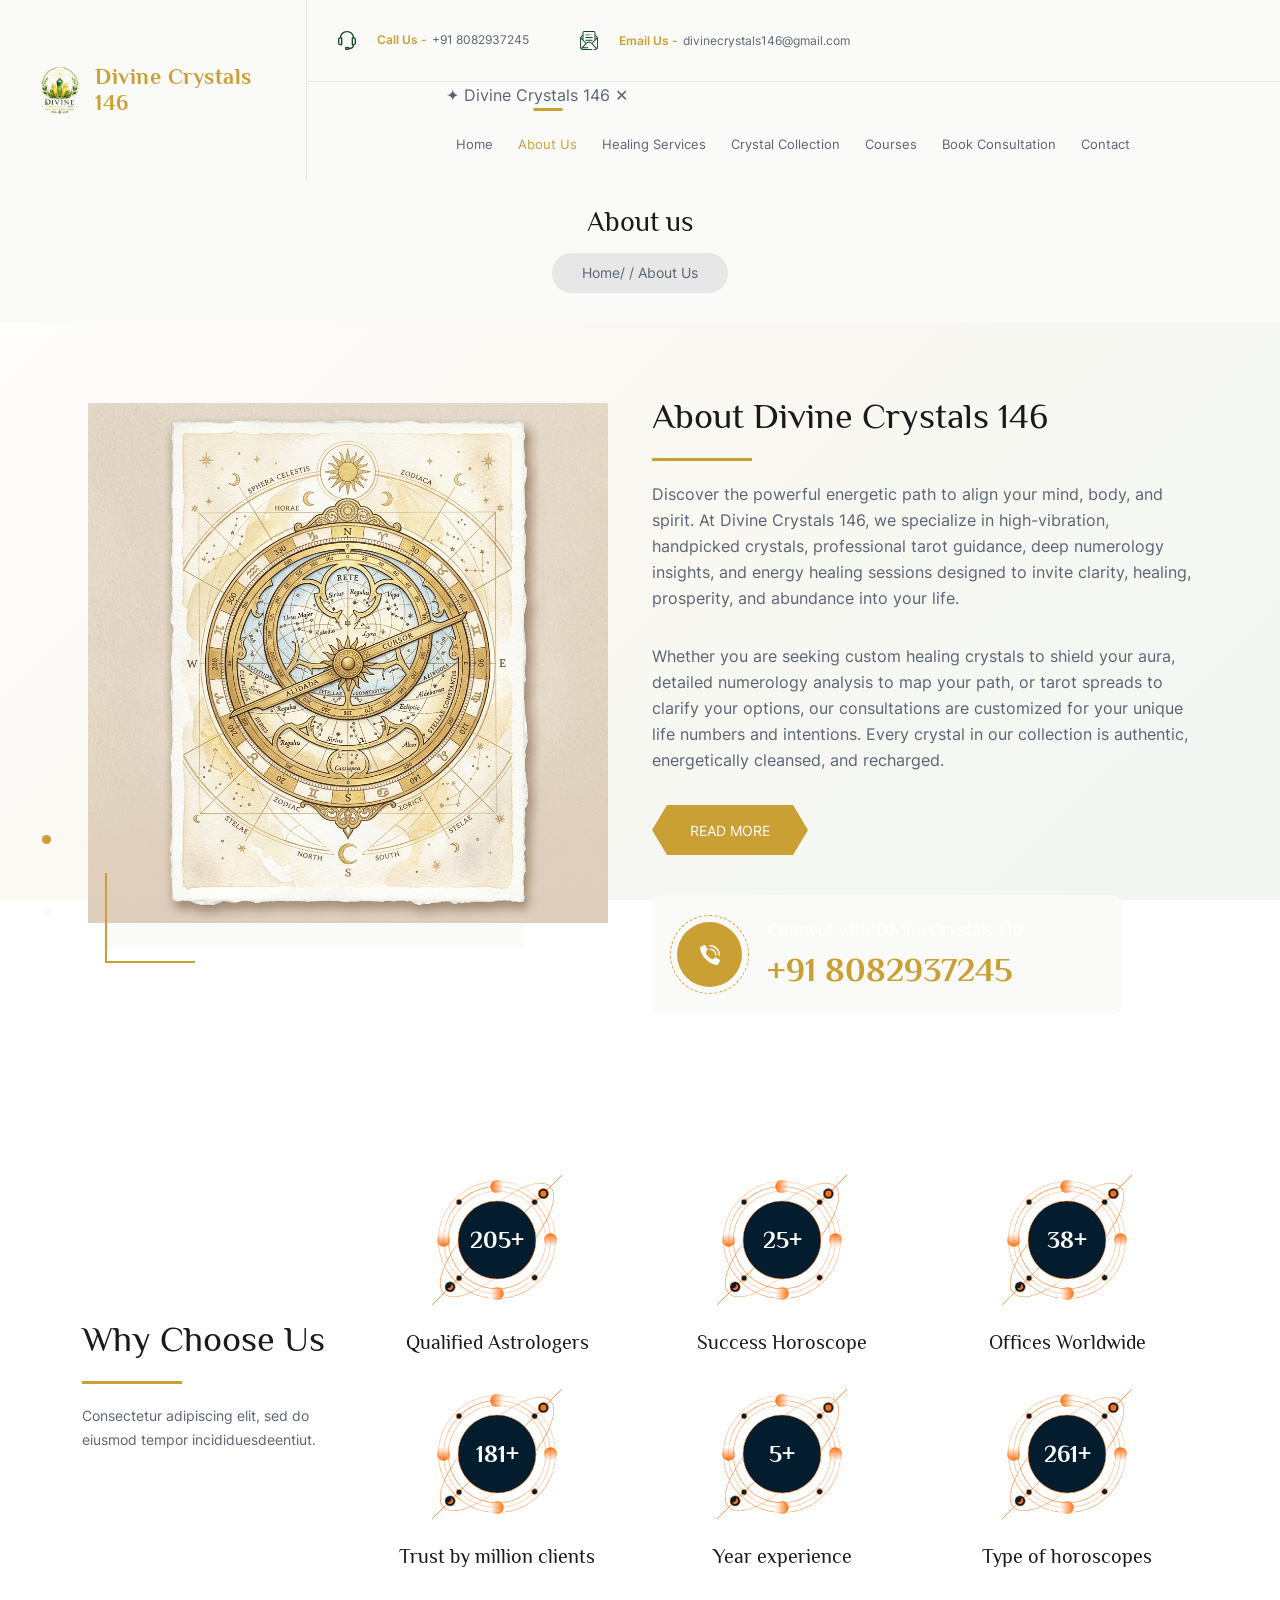
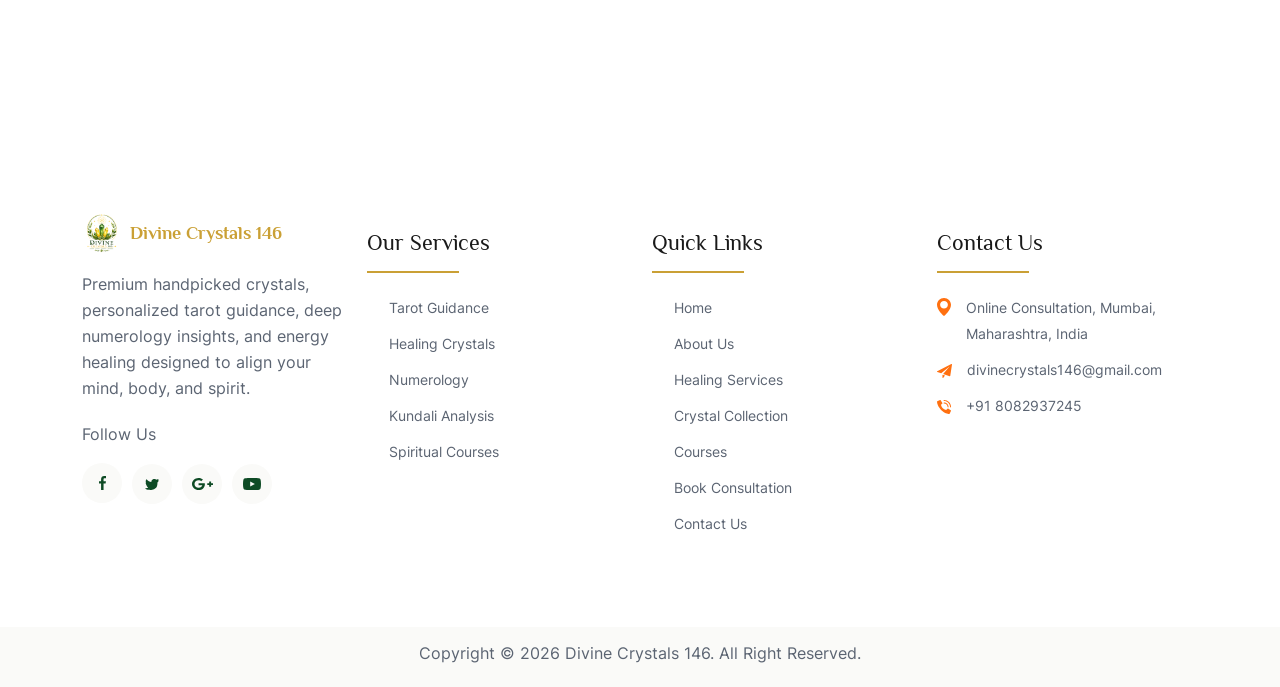
==== commit 9f00c019: "Divine Crystals 146 - Full website redesign and fixes - Rebranded entire site to Divine Crystals 146" ====
--- a/about.html
+++ b/about.html
@@ -1,7 +1,7 @@
 <!DOCTYPE html>
 <html lang="en">
 <head>
-    <title>Astrology</title>
+    <title>Divine Crystals 146 - About Us</title>
     <meta charset="UTF-8">
     <meta http-equiv="X-UA-Compatible" content="IE=edge">
     <meta name="viewport" content="width=device-width, initial-scale=1.0">
@@ -22,48 +22,55 @@
         <img src="assets/images/loader.png" alt="" class="img-responsive">
     </div>
     <div class="as_main_wrapper">
-        <section class="as_header_wrapper">
+                <section class="as_header_wrapper">
             <div class="as_logo">
-                <a href="index.html"><img src="assets/images/logo.png" alt=""></a>
+                <a href="index.html" style="display: flex; align-items: center; text-decoration: none;">
+                    <img src="assets/images/logo.png" alt="Divine Crystals 146 logo" style="max-height: 50px;">
+                    <span style="font-family: 'Philosopher', sans-serif; font-size: 22px; font-weight: bold; color: var(--secondary-color); margin-left: 10px; letter-spacing: 0.5px;">Divine Crystals 146</span>
+                </a>
             </div>
             <div class="as_header_detail">
                 <div class="as_info_detail">
                     <ul>
                         <li>
-                            <a href="javascript:;">
+                            <a href="tel:8082937245">
                                 <div class="as_infobox">
                                     <span class="as_infoicon">
                                         <img src="assets/images/svg/headphone.svg" alt="">
                                     </span>
-                                <span class="as_orange">Talk to our Astrogers -</span>+91 8082937245
+                                    <span class="as_orange">Call Us -</span>+91 8082937245
                                 </div>
                             </a>
                         </li>
                         <li>
-                            <a href="javascript:;">
+                            <a href="mailto:divinecrystals146@gmail.com">
                                 <div class="as_infobox">
                                     <span class="as_infoicon">
                                         <img src="assets/images/svg/mail1.svg" alt="">
                                     </span>
-                                <span class="as_orange">Talk to our Astrogers -</span>support@website.com
+                                    <span class="as_orange">Email Us -</span>divinecrystals146@gmail.com
                                 </div>
                             </a>
                         </li>
                     </ul>
                 </div>
                 <div class="as_menu_wrapper">
-                    <span class="as_toggle">
+                    <span class="as_toggle bg_overlay">
                         <img src="assets/images/svg/menu.svg" alt="">
                     </span>
                     <div class="as_menu">
+                        <div class="as_mobile_menu_header">
+                            <span class="as_mobile_brand">✦ Divine Crystals 146</span>
+                            <span class="as_mobile_close bg_overlay">✕</span>
+                        </div>
                         <ul>
-                            <li><a href="index.html">home</a></li>
-                            <li><a href="about.html" class="active">about</a></li>
-                            <li><a href="service.html">services</a></li>
-                            <li><a href="appointment.html">appointment</a></li>
-                            <li><a href="products.html">Products</a>
-                            </li>
-                            <li><a href="contact.html">contact</a></li>
+                            <li><a href="index.html">Home</a></li>
+                            <li><a href="about.html" class="active">About Us</a></li>
+                            <li><a href="service.html">Healing Services</a></li>
+                            <li><a href="products.html">Crystal Collection</a></li>
+                            <li><a href="courses.html">Courses</a></li>
+                            <li><a href="appointment.html">Book Consultation</a></li>
+                            <li><a href="contact.html">Contact</a></li>
                         </ul>
                     </div>
                 </div>
@@ -112,9 +119,9 @@
                         </div>
                     </div>
                     <div class="col-lg-6 col-md-6">
-                        <h1 class="as_heading">know about Astrology</h1>
-                        <p>t is a long established fact that a reader will be distracted by the readable content of a page when looking at its layout. The point of using Lorem Ipsum is that it esdehas a more-or less normal distribution of letters,</p>
-                        <p>As opposed to using 'Content here, content here', making it look likesdesdee readable English.Many desktop publishing packages and web page editors sdesnow use Lorem Ipsum as their default model text, and a search for 'lorem ipsum' will usdencover many web sites still in their  web page editors sdesnow infancy.</p>
+                        <h1 class="as_heading">About Divine Crystals 146</h1>
+                        <p>Discover the powerful energetic path to align your mind, body, and spirit. At Divine Crystals 146, we specialize in high-vibration, handpicked crystals, professional tarot guidance, deep numerology insights, and energy healing sessions designed to invite clarity, healing, prosperity, and abundance into your life.</p>
+                        <p>Whether you are seeking custom healing crystals to shield your aura, detailed numerology analysis to map your path, or tarot spreads to clarify your options, our consultations are customized for your unique life numbers and intentions. Every crystal in our collection is authentic, energetically cleansed, and recharged.</p>
                         <a href="javascript:;" class="as_btn">read more</a>
 
                         <div class="as_contact_expert">
@@ -122,7 +129,7 @@
                                 <svg xmlns="http://www.w3.org/2000/svg" xmlns:xlink="http://www.w3.org/1999/xlink" preserveAspectRatio="xMidYMid" width="20" height="20" viewBox="0 0 20 20"> <defs><style>.cls-1{fill:#fff;fill-rule:evenodd}</style></defs> <path d="M19.797,10.487 C19.668,10.616 19.493,10.689 19.310,10.689 C18.929,10.689 18.620,10.380 18.620,9.999 C18.615,5.241 14.759,1.385 10.000,1.379 C9.619,1.379 9.310,1.070 9.310,0.689 C9.310,0.308 9.619,-0.000 10.000,-0.000 C15.520,0.006 19.993,4.478 19.999,9.999 C19.999,10.183 19.927,10.358 19.797,10.487 ZM15.172,9.999 C15.169,7.144 12.855,4.830 10.000,4.827 C9.619,4.827 9.310,4.518 9.310,4.138 C9.310,3.757 9.619,3.448 10.000,3.448 C13.617,3.452 16.547,6.383 16.551,9.999 C16.551,10.380 16.243,10.689 15.862,10.689 C15.481,10.689 15.172,10.380 15.172,9.999 ZM12.864,14.155 C13.076,14.182 13.288,14.109 13.438,13.957 L14.982,12.413 C15.209,12.186 15.563,12.146 15.835,12.317 L19.655,14.775 C19.955,14.965 20.063,15.350 19.905,15.668 L18.045,19.616 C17.918,19.873 17.645,20.024 17.360,19.995 C15.394,19.789 10.563,18.932 5.815,14.183 C1.067,9.435 0.210,4.604 0.003,2.638 C-0.026,2.352 0.125,2.079 0.382,1.952 L4.331,0.093 C4.649,-0.067 5.036,0.043 5.224,0.344 L7.684,4.164 C7.854,4.436 7.814,4.790 7.586,5.017 L6.042,6.560 C5.890,6.711 5.818,6.924 5.845,7.135 C5.942,7.900 6.373,9.809 8.282,11.718 C10.191,13.627 12.099,14.057 12.864,14.155 Z" class="cls-1"/> </svg>
                             </span>
                             <div>
-                                <h5 class="as_white">Contact Our Expert Astrologers</h5>
+                                <h5 class="as_white">Connect with Divine Crystals 146</h5>
                                 <h1 class="as_orange">+91 8082937245</h1>
                             </div>
                         </div>
@@ -187,19 +194,20 @@
             </div>
         </section>
           
+        
         <section class="as_footer_wrapper as_padderTop80">
             <div class="container">
-                    
-
-                    <div class="as_footer_inner as_padderTop50 as_padderBottom80">
-                        <div class="row">
-                            <div class="col-lg-3 col-md-6 col-sm-6 col-12">
+                <div class="as_footer_inner as_padderTop50 as_padderBottom80">
+                    <div class="row">
+                        <div class="col-lg-3 col-md-6 col-sm-6 col-12">
                             <div class="as_footer_widget">
                                 <div class="as_footer_logo">
-                                    <a href="index.html"><img src="assets/images/logo.png" alt=""></a>
-                                </div>
-                                <p>Consectetur adipiscing elited doesde eiusmod tempor incididunt ust labore et dolore magna aliqua.</p>
-
+                                    <a href="index.html" style="display: flex; align-items: center; text-decoration: none;">
+                                        <img src="assets/images/logo.png" alt="" style="max-height: 40px;">
+                                        <span style="font-family: 'Philosopher', sans-serif; font-size: 18px; font-weight: bold; color: var(--secondary-color); margin-left: 8px;">Divine Crystals 146</span>
+                                    </a>
+                                </div>
+                                <p>Premium handpicked crystals, personalized tarot guidance, deep numerology insights, and energy healing designed to align your mind, body, and spirit.</p>
                                 <div class="as_share_box">
                                     <p>Follow Us</p>
                                     <ul>
@@ -213,73 +221,67 @@
                         </div>
                         <div class="col-lg-3 col-md-6 col-sm-6 col-12">
                             <div class="as_footer_widget">
-                               <h3 class="as_footer_heading">Our Services</h3>
-
-                               <ul>
-                                   <li><a href="service_detail.html"><span><svg xmlns="http://www.w3.org/2000/svg" xmlns:xlink="http://www.w3.org/1999/xlink" preserveAspectRatio="xMidYMid" width="8" height="12" viewBox="0 0 8 12"> <path d="M8.000,5.998 L-0.002,11.997 L1.292,5.998 L-0.002,-0.001 L8.000,5.998 ZM1.265,9.924 L6.502,5.998 L1.265,2.071 L2.112,5.998 L1.265,9.924 ZM5.451,5.998 L2.496,8.213 L2.974,5.998 L2.496,3.783 L5.451,5.998 Z" class="cls-1"/> </svg></span> Horoscopes</a></li>
-                                   <li><a href="service_detail.html">
-                                    <span><svg xmlns="http://www.w3.org/2000/svg" xmlns:xlink="http://www.w3.org/1999/xlink" preserveAspectRatio="xMidYMid" width="8" height="12" viewBox="0 0 8 12"> <path d="M8.000,5.998 L-0.002,11.997 L1.292,5.998 L-0.002,-0.001 L8.000,5.998 ZM1.265,9.924 L6.502,5.998 L1.265,2.071 L2.112,5.998 L1.265,9.924 ZM5.451,5.998 L2.496,8.213 L2.974,5.998 L2.496,3.783 L5.451,5.998 Z" class="cls-1"/> </svg></span> Gemstones</a></li>
-                                   <li><a href="service_detail.html"><span><svg xmlns="http://www.w3.org/2000/svg" xmlns:xlink="http://www.w3.org/1999/xlink" preserveAspectRatio="xMidYMid" width="8" height="12" viewBox="0 0 8 12"> <path d="M8.000,5.998 L-0.002,11.997 L1.292,5.998 L-0.002,-0.001 L8.000,5.998 ZM1.265,9.924 L6.502,5.998 L1.265,2.071 L2.112,5.998 L1.265,9.924 ZM5.451,5.998 L2.496,8.213 L2.974,5.998 L2.496,3.783 L5.451,5.998 Z" class="cls-1"/> </svg></span> Numerology</a></li>
-                                   <li><a href="service_detail.html"><span><svg xmlns="http://www.w3.org/2000/svg" xmlns:xlink="http://www.w3.org/1999/xlink" preserveAspectRatio="xMidYMid" width="8" height="12" viewBox="0 0 8 12"> <path d="M8.000,5.998 L-0.002,11.997 L1.292,5.998 L-0.002,-0.001 L8.000,5.998 ZM1.265,9.924 L6.502,5.998 L1.265,2.071 L2.112,5.998 L1.265,9.924 ZM5.451,5.998 L2.496,8.213 L2.974,5.998 L2.496,3.783 L5.451,5.998 Z" class="cls-1"/> </svg></span> Tarot Cards</a></li>
-                                   <li><a href="service_detail.html"><span><svg xmlns="http://www.w3.org/2000/svg" xmlns:xlink="http://www.w3.org/1999/xlink" preserveAspectRatio="xMidYMid" width="8" height="12" viewBox="0 0 8 12"> <path d="M8.000,5.998 L-0.002,11.997 L1.292,5.998 L-0.002,-0.001 L8.000,5.998 ZM1.265,9.924 L6.502,5.998 L1.265,2.071 L2.112,5.998 L1.265,9.924 ZM5.451,5.998 L2.496,8.213 L2.974,5.998 L2.496,3.783 L5.451,5.998 Z" class="cls-1"/> </svg></span> Birth Journal</a></li>
-                               </ul>
-                            </div>
-                        </div>
-                        <div class="col-lg-3 col-md-6 col-sm-6 col-12">
-                            <div class="as_footer_widget">
-                               <h3 class="as_footer_heading">Quick Links</h3>
-
-                               <ul>
-                                   <li><a href="index.html"><span><svg xmlns="http://www.w3.org/2000/svg" xmlns:xlink="http://www.w3.org/1999/xlink" preserveAspectRatio="xMidYMid" width="8" height="12" viewBox="0 0 8 12"> <path d="M8.000,5.998 L-0.002,11.997 L1.292,5.998 L-0.002,-0.001 L8.000,5.998 ZM1.265,9.924 L6.502,5.998 L1.265,2.071 L2.112,5.998 L1.265,9.924 ZM5.451,5.998 L2.496,8.213 L2.974,5.998 L2.496,3.783 L5.451,5.998 Z" class="cls-1"/> </svg></span> Home</a></li>
-                                   <li><a href="about.html"><span><svg xmlns="http://www.w3.org/2000/svg" xmlns:xlink="http://www.w3.org/1999/xlink" preserveAspectRatio="xMidYMid" width="8" height="12" viewBox="0 0 8 12"> <path d="M8.000,5.998 L-0.002,11.997 L1.292,5.998 L-0.002,-0.001 L8.000,5.998 ZM1.265,9.924 L6.502,5.998 L1.265,2.071 L2.112,5.998 L1.265,9.924 ZM5.451,5.998 L2.496,8.213 L2.974,5.998 L2.496,3.783 L5.451,5.998 Z" class="cls-1"/> </svg></span> About Us</a></li>
-                                   <li><a href="service.html"><span><svg xmlns="http://www.w3.org/2000/svg" xmlns:xlink="http://www.w3.org/1999/xlink" preserveAspectRatio="xMidYMid" width="8" height="12" viewBox="0 0 8 12"> <path d="M8.000,5.998 L-0.002,11.997 L1.292,5.998 L-0.002,-0.001 L8.000,5.998 ZM1.265,9.924 L6.502,5.998 L1.265,2.071 L2.112,5.998 L1.265,9.924 ZM5.451,5.998 L2.496,8.213 L2.974,5.998 L2.496,3.783 L5.451,5.998 Z" class="cls-1"/> </svg></span> Services</a></li>
-                                   <li><a href="appointment.html"><span><svg xmlns="http://www.w3.org/2000/svg" xmlns:xlink="http://www.w3.org/1999/xlink" preserveAspectRatio="xMidYMid" width="8" height="12" viewBox="0 0 8 12"> <path d="M8.000,5.998 L-0.002,11.997 L1.292,5.998 L-0.002,-0.001 L8.000,5.998 ZM1.265,9.924 L6.502,5.998 L1.265,2.071 L2.112,5.998 L1.265,9.924 ZM5.451,5.998 L2.496,8.213 L2.974,5.998 L2.496,3.783 L5.451,5.998 Z" class="cls-1"/> </svg></span> Appointment</a></li>
-                                   <li><a href="products.html"><span><svg xmlns="http://www.w3.org/2000/svg" xmlns:xlink="http://www.w3.org/1999/xlink" preserveAspectRatio="xMidYMid" width="8" height="12" viewBox="0 0 8 12"> <path d="M8.000,5.998 L-0.002,11.997 L1.292,5.998 L-0.002,-0.001 L8.000,5.998 ZM1.265,9.924 L6.502,5.998 L1.265,2.071 L2.112,5.998 L1.265,9.924 ZM5.451,5.998 L2.496,8.213 L2.974,5.998 L2.496,3.783 L5.451,5.998 Z" class="cls-1"/> </svg></span> Products</a></li>
-                                   <li><a href="contact.html"><span><svg xmlns="http://www.w3.org/2000/svg" xmlns:xlink="http://www.w3.org/1999/xlink" preserveAspectRatio="xMidYMid" width="8" height="12" viewBox="0 0 8 12"> <path d="M8.000,5.998 L-0.002,11.997 L1.292,5.998 L-0.002,-0.001 L8.000,5.998 ZM1.265,9.924 L6.502,5.998 L1.265,2.071 L2.112,5.998 L1.265,9.924 ZM5.451,5.998 L2.496,8.213 L2.974,5.998 L2.496,3.783 L5.451,5.998 Z" class="cls-1"/> </svg></span> Contact Us</a></li>
-                               </ul>
-                            </div>
-                        </div>
-                        
-                        <div class="col-lg-3 col-md-6 col-sm-6 col-12">
-                            <div class="as_footer_widget">
-                               <h3 class="as_footer_heading">Contact Us</h3>
-
-                               <ul class="as_contact_list">
-                                   <li>
-                                       <img src="assets/images/svg/map.svg" alt="">
+                                <h3 class="as_footer_heading">Our Services</h3>
+                                <ul>
+                                    <li><a href="service.html"><span><svg xmlns="http://www.w3.org/2000/svg" width="8" height="12" viewBox="0 0 8 12"><path d="M8.000,5.998 L-0.002,11.997 L1.292,5.998 L-0.002,-0.001 L8.000,5.998 ZM1.265,9.924 L6.502,5.998 L1.265,2.071 L2.112,5.998 L1.265,9.924 Z" class="cls-1"/></svg></span> Tarot Guidance</a></li>
+                                    <li><a href="products.html"><span><svg xmlns="http://www.w3.org/2000/svg" width="8" height="12" viewBox="0 0 8 12"><path d="M8.000,5.998 L-0.002,11.997 L1.292,5.998 L-0.002,-0.001 L8.000,5.998 ZM1.265,9.924 L6.502,5.998 L1.265,2.071 L2.112,5.998 L1.265,9.924 Z" class="cls-1"/></svg></span> Healing Crystals</a></li>
+                                    <li><a href="service.html"><span><svg xmlns="http://www.w3.org/2000/svg" width="8" height="12" viewBox="0 0 8 12"><path d="M8.000,5.998 L-0.002,11.997 L1.292,5.998 L-0.002,-0.001 L8.000,5.998 ZM1.265,9.924 L6.502,5.998 L1.265,2.071 L2.112,5.998 L1.265,9.924 Z" class="cls-1"/></svg></span> Numerology</a></li>
+                                    <li><a href="service.html"><span><svg xmlns="http://www.w3.org/2000/svg" width="8" height="12" viewBox="0 0 8 12"><path d="M8.000,5.998 L-0.002,11.997 L1.292,5.998 L-0.002,-0.001 L8.000,5.998 ZM1.265,9.924 L6.502,5.998 L1.265,2.071 L2.112,5.998 L1.265,9.924 Z" class="cls-1"/></svg></span> Kundali Analysis</a></li>
+                                    <li><a href="courses.html"><span><svg xmlns="http://www.w3.org/2000/svg" width="8" height="12" viewBox="0 0 8 12"><path d="M8.000,5.998 L-0.002,11.997 L1.292,5.998 L-0.002,-0.001 L8.000,5.998 ZM1.265,9.924 L6.502,5.998 L1.265,2.071 L2.112,5.998 L1.265,9.924 Z" class="cls-1"/></svg></span> Spiritual Courses</a></li>
+                                </ul>
+                            </div>
+                        </div>
+                        <div class="col-lg-3 col-md-6 col-sm-6 col-12">
+                            <div class="as_footer_widget">
+                                <h3 class="as_footer_heading">Quick Links</h3>
+                                <ul>
+                                    <li><a href="index.html"><span><svg xmlns="http://www.w3.org/2000/svg" width="8" height="12" viewBox="0 0 8 12"><path d="M8.000,5.998 L-0.002,11.997 L1.292,5.998 L-0.002,-0.001 L8.000,5.998 ZM1.265,9.924 L6.502,5.998 L1.265,2.071 L2.112,5.998 L1.265,9.924 Z" class="cls-1"/></svg></span> Home</a></li>
+                                    <li><a href="about.html"><span><svg xmlns="http://www.w3.org/2000/svg" width="8" height="12" viewBox="0 0 8 12"><path d="M8.000,5.998 L-0.002,11.997 L1.292,5.998 L-0.002,-0.001 L8.000,5.998 ZM1.265,9.924 L6.502,5.998 L1.265,2.071 L2.112,5.998 L1.265,9.924 Z" class="cls-1"/></svg></span> About Us</a></li>
+                                    <li><a href="service.html"><span><svg xmlns="http://www.w3.org/2000/svg" width="8" height="12" viewBox="0 0 8 12"><path d="M8.000,5.998 L-0.002,11.997 L1.292,5.998 L-0.002,-0.001 L8.000,5.998 ZM1.265,9.924 L6.502,5.998 L1.265,2.071 L2.112,5.998 L1.265,9.924 Z" class="cls-1"/></svg></span> Healing Services</a></li>
+                                    <li><a href="products.html"><span><svg xmlns="http://www.w3.org/2000/svg" width="8" height="12" viewBox="0 0 8 12"><path d="M8.000,5.998 L-0.002,11.997 L1.292,5.998 L-0.002,-0.001 L8.000,5.998 ZM1.265,9.924 L6.502,5.998 L1.265,2.071 L2.112,5.998 L1.265,9.924 Z" class="cls-1"/></svg></span> Crystal Collection</a></li>
+                                    <li><a href="courses.html"><span><svg xmlns="http://www.w3.org/2000/svg" width="8" height="12" viewBox="0 0 8 12"><path d="M8.000,5.998 L-0.002,11.997 L1.292,5.998 L-0.002,-0.001 L8.000,5.998 ZM1.265,9.924 L6.502,5.998 L1.265,2.071 L2.112,5.998 L1.265,9.924 Z" class="cls-1"/></svg></span> Courses</a></li>
+                                    <li><a href="appointment.html"><span><svg xmlns="http://www.w3.org/2000/svg" width="8" height="12" viewBox="0 0 8 12"><path d="M8.000,5.998 L-0.002,11.997 L1.292,5.998 L-0.002,-0.001 L8.000,5.998 ZM1.265,9.924 L6.502,5.998 L1.265,2.071 L2.112,5.998 L1.265,9.924 Z" class="cls-1"/></svg></span> Book Consultation</a></li>
+                                    <li><a href="contact.html"><span><svg xmlns="http://www.w3.org/2000/svg" width="8" height="12" viewBox="0 0 8 12"><path d="M8.000,5.998 L-0.002,11.997 L1.292,5.998 L-0.002,-0.001 L8.000,5.998 ZM1.265,9.924 L6.502,5.998 L1.265,2.071 L2.112,5.998 L1.265,9.924 Z" class="cls-1"/></svg></span> Contact Us</a></li>
+                                </ul>
+                            </div>
+                        </div>
+                        <div class="col-lg-3 col-md-6 col-sm-6 col-12">
+                            <div class="as_footer_widget">
+                                <h3 class="as_footer_heading">Contact Us</h3>
+                                <ul class="as_contact_list">
+                                    <li>
+                                        <img src="assets/images/svg/map.svg" alt="">
                                         <p>Online Consultation, Mumbai, Maharashtra, India</p>
                                     </li>
-                                   <li>
-                                       <img src="assets/images/svg/address.svg" alt="">
+                                    <li>
+                                        <img src="assets/images/svg/address.svg" alt="">
                                         <p>
-                                            <a href="javascript:;">astrology8082937245@gmail.com</a>
-                                            <a href="javascript:;">astrology8082937245@gmail.com</a>
-                                        </p> 
-                                    </li> 
-                                   <li>
-                                       <img src="assets/images/svg/call.svg" alt="">
-                                        <p>
-                                            <a href="javascript:;">+91 8082937245</a><br>
-                                            <a href="javascript:;">+91 8082937245</a>
+                                            <a href="mailto:divinecrystals146@gmail.com">divinecrystals146@gmail.com</a>
                                         </p>
                                     </li>
-                               </ul>
-                            </div>
-                        </div>
-                        </div>
-                        
-                    </div>
+                                    <li>
+                                        <img src="assets/images/svg/call.svg" alt="">
+                                        <p>
+                                            <a href="tel:8082937245">+91 8082937245</a>
+                                        </p>
+                                    </li>
+                                </ul>
+                            </div>
+                        </div>
+                    </div>
+                </div>
             </div>
         </section>
         <section class="as_copyright_wrapper text-center">
             <div class="container">
                 <div class="row">
                     <div class="col-lg-12">
-                        <p>Copyright &copy; 2021 Astrology. All Right Reserved.</p>
-                    </div>
-                </div>
-            </div>
-        </section> 
+                        <p>Copyright &copy; 2026 Divine Crystals 146. All Right Reserved.</p>
+                    </div>
+                </div>
+            </div>
+        </section>
+     
     </div>
     
 
--- a/assets/css/style.css
+++ b/assets/css/style.css
@@ -721,26 +721,71 @@
 /* header css end */ 
 /* banner css start */
 .as_banner_wrapper{
-    background-image: url(../images/banner_bg.png);
-    background-position: center;
+    background-image: url(../images/banner_bg_new.png);
+    background-position: center center;
     background-repeat: no-repeat;
-    background-size: cover;
+    background-size: 100% auto;
+    min-height: 600px;
     padding: 130px 310px;
     overflow: hidden;
+    position: relative;
+}
+
+/* Force ALL hero text to white — overrides any theme color */
+.as_banner_wrapper .as_banner_detail h5,
+.as_banner_wrapper .as_banner_detail .as_orange {
+    color: var(--secondary-color) !important;
+    text-shadow: 0 1px 8px rgba(0,0,0,0.9) !important;
+}
+.as_banner_wrapper .as_banner_detail h1,
+.as_banner_wrapper .as_banner_detail h2,
+.as_banner_wrapper .as_banner_detail h3 {
+    color: #ffffff !important;
+    text-shadow: 0 2px 16px rgba(0,0,0,0.95) !important;
+}
+.as_banner_wrapper .as_banner_detail p {
+    color: rgba(255, 255, 255, 0.90) !important;
+    text-shadow: 0 1px 8px rgba(0,0,0,0.85) !important;
+}
+
+
+.as_banner_wrapper::before {
+    content: '';
+    position: absolute;
+    inset: 0;
+    background: linear-gradient(to right, rgba(5, 2, 15, 0.93) 0%, rgba(5, 2, 15, 0.80) 45%, rgba(5, 2, 15, 0.30) 75%, rgba(5, 2, 15, 0.05) 100%);
+    z-index: 0;
+    pointer-events: none;
+}
+.as_banner_wrapper .container-fluid {
+    position: relative;
+    z-index: 1;
 }
 .as_banner_detail h5{
     font-size: 26px;
     margin: 0 0 5px;
+    color: var(--secondary-color) !important;
+    text-shadow: 0 1px 6px rgba(0,0,0,0.8);
+}
+.as_banner_detail h1 {
+    color: #ffffff !important;
+    text-shadow: 0 2px 12px rgba(0,0,0,0.9);
+}
+.as_banner_detail p {
+    color: rgba(255, 255, 255, 0.92) !important;
+    text-shadow: 0 1px 6px rgba(0,0,0,0.8);
 }
 .as_banner_detail h1{
     font-size: 54px;
     line-height: 62px;
     margin: 0 0 13px;
-    color: var(--heading-color);
+    color: #ffffff !important;
+    text-shadow: 0 2px 16px rgba(0,0,0,0.95);
 }
 .as_banner_detail p {
     margin-bottom: 26px;
-    color: var(--primary-color);
+    color: rgba(255, 255, 255, 0.90) !important;
+    text-shadow: 0 1px 8px rgba(0,0,0,0.85);
 }
 .as_banner_wrapper .slick-dots {
     text-align: center;
@@ -2830,8 +2875,9 @@
         bottom: 0;
         left: 0;
         right: 0;
-        background: rgb(3 29 46 / 0%);
-        z-index: 0;
+        background: rgba(0, 0, 0, 0.72);
+        z-index: 998;
+        backdrop-filter: blur(2px);
     }
     .as_verticle_center{
         display: block;
@@ -2863,21 +2909,23 @@
     }
     .as_menu {
         position: fixed;
-        left: -200px;
+        right: -320px;
+        left: auto;
         top: 0;
         bottom: 0;
-        background-color: var(--dark-color1);
-        z-index: 999;
-        width: 200px;
-        border-right: 2px solid var(--secondary-color);
-        opacity: 0;
+        background: linear-gradient(160deg, #0d0820 0%, #1a0f3a 100%);
+        z-index: 9999;
+        width: 280px;
+        max-width: 85vw;
+        border-left: 2px solid var(--secondary-color);
+        opacity: 1;
         visibility: hidden;
         overflow-y: auto;
-        transition: all 0.3s linear;
+        transition: right 0.35s cubic-bezier(0.4, 0, 0.2, 1), visibility 0.35s;
+        box-shadow: -8px 0 40px rgba(0,0,0,0.7);
     }
     .menu_open .as_menu{
-        left: 0;
-        opacity: 1;
+        right: 0;
         visibility: visible;
     }
     .as_menu li{
@@ -2971,7 +3019,7 @@
         display: none !important;
     }
     .as_banner_wrapper {
-        padding: 80px 40px;
+        padding: 30px 20px;
         overflow: hidden;
     }
     .as_header_detail {
@@ -3301,3 +3349,636 @@
     transition: transform 0.3s ease;
 }
 
+/* -------------------------------------------------------------
+   Divine Crystals 146 - New Styles (Courses & Wizard)
+------------------------------------------------------------- */
+
+/* Courses Section CSS */
+.as_course_card {
+    background-color: var(--dark-color1);
+    border: 1px solid var(--border-color);
+    border-radius: 12px;
+    padding: 30px 24px;
+    margin-bottom: 30px;
+    text-align: center;
+    box-shadow: 0 8px 24px rgba(0,0,0,0.02);
+    transition: all 0.3s cubic-bezier(0.25, 0.8, 0.25, 1);
+    position: relative;
+    overflow: hidden;
+}
+.as_course_card::before {
+    content: '';
+    position: absolute;
+    top: 0;
+    left: 0;
+    width: 100%;
+    height: 4px;
+    background: linear-gradient(90deg, var(--secondary-color), var(--primary-brand-color));
+    opacity: 0;
+    transition: opacity 0.3s ease;
+}
+.as_course_card:hover::before {
+    opacity: 1;
+}
+.as_course_card:hover {
+    transform: translateY(-8px);
+    box-shadow: 0 16px 32px rgba(14, 75, 37, 0.08);
+    border-color: var(--secondary-color);
+}
+.as_course_card .as_icon {
+    display: inline-flex;
+    align-items: center;
+    justify-content: center;
+    width: 70px;
+    height: 70px;
+    border-radius: 50%;
+    background-color: var(--dark-color2);
+    margin-bottom: 20px;
+    transition: var(--transition);
+}
+.as_course_card:hover .as_icon {
+    background-color: var(--primary-brand-color);
+}
+.as_course_card:hover .as_icon img {
+    filter: brightness(0) invert(1);
+}
+.as_course_card h4 {
+    font-size: 20px;
+    font-weight: 600;
+    margin-bottom: 12px;
+    color: var(--heading-color);
+}
+.as_course_price {
+    font-size: 22px;
+    font-weight: 700;
+    color: var(--secondary-color);
+    margin-bottom: 15px;
+}
+.as_course_details {
+    list-style: none;
+    padding: 0;
+    margin: 0 0 20px 0;
+    text-align: left;
+    font-size: 14px;
+}
+.as_course_details li {
+    padding: 6px 0 6px 20px;
+    position: relative;
+    border-bottom: 1px solid var(--border-color);
+}
+.as_course_details li:last-child {
+    border-bottom: none;
+}
+.as_course_details li::before {
+    content: '✦';
+    position: absolute;
+    left: 0;
+    color: var(--secondary-color);
+}
+
+/* Crystal Match Wizard CSS */
+.as_wizard_container {
+    background-color: var(--dark-color1);
+    border: 1px solid var(--border-color);
+    border-radius: 16px;
+    padding: 40px;
+    box-shadow: 0 10px 30px rgba(0,0,0,0.03);
+}
+.as_wizard_tabs {
+    display: flex;
+    justify-content: center;
+    flex-wrap: wrap;
+    gap: 10px;
+    margin-bottom: 35px;
+    border-bottom: 2px solid var(--border-color);
+    padding-bottom: 15px;
+}
+.as_wizard_tab_btn {
+    background: none;
+    border: none;
+    padding: 12px 24px;
+    font-size: 16px;
+    font-weight: 600;
+    color: var(--primary-color);
+    cursor: pointer;
+    border-radius: 30px;
+    transition: all 0.3s ease;
+}
+.as_wizard_tab_btn.active {
+    background-color: var(--primary-brand-color);
+    color: var(--white-color);
+}
+.as_wizard_tab_btn:hover:not(.active) {
+    background-color: var(--dark-color2);
+    color: var(--heading-color);
+}
+.as_wizard_content_panel {
+    display: none;
+    animation: fadeIn 0.5s ease;
+}
+.as_wizard_content_panel.active {
+    display: block;
+}
+.as_wizard_grid {
+    display: grid;
+    grid-template-columns: repeat(auto-fill, minmax(130px, 1fr));
+    gap: 15px;
+    margin-bottom: 30px;
+}
+.as_wizard_item {
+    background-color: var(--dark-color2);
+    border: 1px solid var(--border-color);
+    border-radius: 10px;
+    padding: 15px 10px;
+    text-align: center;
+    cursor: pointer;
+    transition: all 0.3s ease;
+}
+.as_wizard_item:hover {
+    border-color: var(--secondary-color);
+    background-color: var(--dark-color1);
+    transform: translateY(-3px);
+}
+.as_wizard_item.selected {
+    background-color: var(--secondary-color);
+    border-color: var(--secondary-color);
+    color: var(--white-color);
+}
+.as_wizard_item.selected h5, .as_wizard_item.selected p {
+    color: var(--white-color);
+}
+.as_wizard_item img {
+    width: 35px;
+    height: 35px;
+    margin-bottom: 8px;
+    transition: transform 0.3s ease;
+}
+.as_wizard_item:hover img {
+    transform: scale(1.1);
+}
+.as_wizard_item h5 {
+    font-size: 14px;
+    font-weight: 600;
+    margin: 5px 0 2px;
+}
+.as_wizard_item p {
+    font-size: 11px;
+    margin: 0;
+    color: var(--primary-color);
+}
+
+.as_wizard_results_box {
+    margin-top: 30px;
+    border-top: 1px dashed var(--border-color);
+    padding-top: 30px;
+    display: none;
+    animation: slideUp 0.5s cubic-bezier(0.25, 0.8, 0.25, 1);
+}
+.as_wizard_results_box.active {
+    display: block;
+}
+.as_wizard_results_header {
+    margin-bottom: 25px;
+    text-align: center;
+}
+.as_wizard_results_header h3 {
+    font-size: 24px;
+    color: var(--primary-brand-color);
+    margin-bottom: 8px;
+}
+.as_wizard_results_header p {
+    font-size: 15px;
+    font-style: italic;
+    color: var(--primary-color);
+}
+
+/* Animations */
+@keyframes fadeIn {
+    from { opacity: 0; }
+    to { opacity: 1; }
+}
+@keyframes slideUp {
+    from { opacity: 0; transform: translateY(20px); }
+    to { opacity: 1; transform: translateY(0); }
+}
+
+@media(max-width: 768px) {
+    .as_wizard_container {
+        padding: 20px;
+    }
+    .as_wizard_tabs {
+        gap: 5px;
+    }
+    .as_wizard_tab_btn {
+        padding: 8px 16px;
+        font-size: 14px;
+    }
+}
+
+/* Testimonials Slider CSS */
+.as_testimonial_card {
+    background-color: var(--dark-color1);
+    border: 1px solid var(--border-color);
+    border-radius: 12px;
+    padding: 30px;
+    margin: 15px;
+    position: relative;
+    box-shadow: 0 8px 24px rgba(0,0,0,0.05);
+    transition: all 0.3s ease;
+    min-height: 250px;
+    display: flex;
+    flex-direction: column;
+    justify-content: space-between;
+}
+.as_testimonial_card:hover {
+    transform: translateY(-5px);
+    border-color: var(--secondary-color);
+}
+.as_testimonial_stars {
+    color: var(--secondary-color);
+    font-size: 16px;
+    margin-bottom: 12px;
+}
+.as_testimonial_text {
+    font-size: 14px;
+    line-height: 22px;
+    color: var(--primary-color);
+    margin-bottom: 20px;
+    font-style: italic;
+    flex-grow: 1;
+}
+.as_testimonial_author {
+    display: flex;
+    align-items: center;
+    gap: 15px;
+}
+.as_testimonial_avatar {
+    width: 45px;
+    height: 45px;
+    border-radius: 50%;
+    background-color: var(--primary-brand-color);
+    color: var(--white-color);
+    display: flex;
+    align-items: center;
+    justify-content: center;
+    font-weight: bold;
+    font-size: 18px;
+    text-transform: uppercase;
+    border: 2px solid var(--secondary-color);
+}
+.as_testimonial_info h5 {
+    color: var(--white-color);
+    font-size: 15px;
+    margin-bottom: 2px;
+    font-weight: bold;
+}
+.as_testimonial_info span {
+    font-size: 12px;
+    color: var(--secondary-color);
+}
+.as_testimonial_badge {
+    position: absolute;
+    top: 25px;
+    right: 25px;
+    display: flex;
+    align-items: center;
+    gap: 5px;
+    opacity: 0.6;
+}
+.as_testimonial_badge span.google_icon {
+    font-weight: bold;
+    color: #4285F4;
+    font-size: 16px;
+}
+.as_testimonial_badge span.badge_text {
+    font-size: 11px;
+    color: var(--primary-color);
+    font-weight: bold;
+}
+
+/* Card & Box Button Fixes to Prevent Overflow */
+.as_modern_product_card .as_btn,
+.as_course_card .as_btn,
+.as_service_box .as_btn,
+.as_appointment_form .as_btn,
+.as_contact_form .as_btn,
+.as_wizard_container .as_btn {
+    width: 100% !important;
+    margin-left: 0 !important;
+    margin-right: 0 !important;
+    border-radius: 6px !important;
+    display: inline-flex !important;
+    align-items: center !important;
+    justify-content: center !important;
+    text-align: center !important;
+    padding: 0 15px !important;
+    height: 45px !important;
+    line-height: normal !important;
+}
+
+/* Hide pointed pseudo-elements for inside-card buttons */
+.as_modern_product_card .as_btn:before,
+.as_modern_product_card .as_btn:after,
+.as_course_card .as_btn:before,
+.as_course_card .as_btn:after,
+.as_service_box .as_btn:before,
+.as_service_box .as_btn:after,
+.as_appointment_form .as_btn:before,
+.as_appointment_form .as_btn:after,
+.as_contact_form .as_btn:before,
+.as_contact_form .as_btn:after,
+.as_wizard_container .as_btn:before,
+.as_wizard_container .as_btn:after {
+    display: none !important;
+}
+
+/* Global button centering overrides */
+.as_btn {
+    display: inline-flex !important;
+    align-items: center !important;
+    justify-content: center !important;
+    text-align: center !important;
+    line-height: normal !important;
+}
+
+/* Fix service box and course card icon centering */
+.as_service_box .as_icon,
+.as_course_card .as_icon {
+    display: inline-flex !important;
+    align-items: center !important;
+    justify-content: center !important;
+}
+
+/* Fix contact page layout alignment and map overlap */
+.as_contact_form {
+    margin-bottom: 0 !important;
+}
+.as_contact_section {
+    padding-bottom: 80px !important;
+}
+
+/* Prevent slider arrow buttons from shifting/jittering on hover */
+.slick-arrow.as_btn:hover {
+    animation: none !important;
+}
+
+/* ============================================================
+   PREMIUM MOBILE HAMBURGER REDESIGN
+   ============================================================ */
+
+/* Hide the default SVG menu icon — we use CSS bars instead */
+.as_toggle img {
+    display: none;
+}
+
+/* The toggle button itself */
+.as_toggle {
+    width: 44px;
+    height: 44px;
+    border-radius: 10px;
+    background: linear-gradient(135deg, var(--secondary-color), #c49a1a);
+    display: none;
+    flex-direction: column;
+    align-items: center;
+    justify-content: center;
+    gap: 6px;
+    cursor: pointer;
+    box-shadow: 0 4px 15px rgba(197, 155, 22, 0.4);
+    transition: all 0.3s ease;
+    flex-shrink: 0;
+    position: relative;
+    z-index: 1001;
+}
+
+/* The 3 animated bars */
+.as_toggle::before,
+.as_toggle::after,
+.as_toggle .as_toggle_bar {
+    content: '';
+    display: block;
+    width: 22px;
+    height: 2.5px;
+    background-color: #fff;
+    border-radius: 3px;
+    transition: transform 0.35s ease, opacity 0.3s ease;
+    transform-origin: center;
+}
+/* Middle bar — created via a real element; fallback using gap */
+.as_toggle::before { content: ''; }
+.as_toggle::after  { content: ''; }
+
+/* Animated X when menu is open */
+.menu_open .as_toggle {
+    background: linear-gradient(135deg, #8b3a3a, #c0392b);
+    box-shadow: 0 4px 15px rgba(192, 57, 43, 0.4);
+}
+.menu_open .as_toggle::before {
+    transform: translateY(8.5px) rotate(45deg);
+}
+.menu_open .as_toggle::after {
+    transform: translateY(-8.5px) rotate(-45deg);
+}
+
+/* Mobile slide-in nav panel — FULL REDESIGN */
+@media (max-width: 767px) {
+    /* Show the premium toggle button */
+    .as_toggle {
+        display: flex !important;
+    }
+
+    /* Full-screen dark backdrop */
+    .menu_open ~ span.as_body_overlay {
+        background: rgba(0, 0, 0, 0.75) !important;
+        z-index: 9998 !important;
+        backdrop-filter: blur(3px) !important;
+    }
+
+    /* Premium right-side drawer */
+    .as_menu {
+        width: 280px !important;
+        max-width: 85vw !important;
+        right: -320px !important;
+        left: auto !important;
+        background: linear-gradient(160deg, #0d0820 0%, #1a0f3a 100%) !important;
+        border-left: 2px solid var(--secondary-color) !important;
+        border-right: none !important;
+        padding-top: 0 !important;
+        box-shadow: -8px 0 40px rgba(0, 0, 0, 0.8) !important;
+        z-index: 9999 !important;
+    }
+    .menu_open .as_menu {
+        right: 0 !important;
+        left: auto !important;
+    }
+
+    /* Branded menu header */
+    .as_mobile_menu_header {
+        display: flex !important;
+        align-items: center !important;
+        justify-content: space-between !important;
+        padding: 18px 20px !important;
+        border-bottom: 1px solid rgba(197, 155, 22, 0.3) !important;
+        background: rgba(197, 155, 22, 0.08) !important;
+    }
+    .as_mobile_brand {
+        font-size: 13px !important;
+        font-weight: 700 !important;
+        color: var(--secondary-color) !important;
+        letter-spacing: 0.5px !important;
+        text-transform: uppercase !important;
+    }
+    .as_mobile_close {
+        width: 30px !important;
+        height: 30px !important;
+        display: flex !important;
+        align-items: center !important;
+        justify-content: center !important;
+        background: rgba(255,255,255,0.08) !important;
+        border-radius: 6px !important;
+        color: #fff !important;
+        font-size: 14px !important;
+        cursor: pointer !important;
+        transition: background 0.2s !important;
+    }
+    .as_mobile_close:hover {
+        background: rgba(197, 155, 22, 0.3) !important;
+    }
+
+    /* Nav items */
+    .as_menu ul {
+        padding: 10px 0 !important;
+        margin: 0 !important;
+    }
+    .as_menu li {
+        border-bottom: 1px solid rgba(255,255,255,0.06) !important;
+        margin: 0 !important;
+        display: block !important;
+    }
+    .as_menu ul li a {
+        display: block !important;
+        padding: 14px 22px !important;
+        font-size: 14px !important;
+        font-weight: 500 !important;
+        color: rgba(255, 255, 255, 0.80) !important;
+        letter-spacing: 0.3px !important;
+        transition: color 0.2s, background 0.2s, padding-left 0.2s !important;
+        text-decoration: none !important;
+        border-left: 3px solid transparent !important;
+    }
+    .as_menu ul li a:hover {
+        color: var(--secondary-color) !important;
+        background: rgba(197, 155, 22, 0.06) !important;
+        padding-left: 28px !important;
+        border-left-color: var(--secondary-color) !important;
+    }
+    .as_menu ul li a.active {
+        color: var(--secondary-color) !important;
+        background: rgba(197, 155, 22, 0.10) !important;
+        border-left-color: var(--secondary-color) !important;
+        font-weight: 600 !important;
+    }
+
+    /* Logo area */
+    .as_logo {
+        padding: 10px 15px !important;
+    }
+    .as_logo span {
+        font-size: 16px !important;
+    }
+
+    /* ============================================================
+       MOBILE HERO SECTION
+       ============================================================ */
+    .as_banner_wrapper {
+        padding: 40px 20px 35px !important;
+        min-height: unset !important;
+        display: block !important;
+        background-position: center center !important;
+        background-size: cover !important;
+    }
+
+
+    /* Stronger overlay on mobile for better text contrast */
+    .as_banner_wrapper::before {
+        background: linear-gradient(180deg,
+            rgba(5, 2, 15, 0.90) 0%,
+            rgba(5, 2, 15, 0.80) 60%,
+            rgba(5, 2, 15, 0.60) 100%) !important;
+    }
+
+    /* Stack content vertically, center aligned */
+    .as_banner_wrapper .row.as_verticle_center {
+        flex-direction: column-reverse !important;
+        text-align: center !important;
+    }
+
+    /* Hide the right-side banner image on very small screens */
+    .as_banner_img {
+        display: none !important;
+    }
+
+    /* Hero text column — full width */
+    .as_banner_wrapper .col-lg-6:first-child {
+        width: 100% !important;
+        max-width: 100% !important;
+        flex: 0 0 100% !important;
+        text-align: center !important;
+    }
+
+    /* Tagline */
+    .as_banner_detail h5 {
+        font-size: 13px !important;
+        letter-spacing: 2px !important;
+        text-transform: uppercase !important;
+        margin-bottom: 12px !important;
+    }
+
+    /* Main heading */
+    .as_banner_detail h1 {
+        font-size: 28px !important;
+        line-height: 38px !important;
+        margin-bottom: 16px !important;
+        color: #ffffff !important;
+        text-shadow: 0 2px 15px rgba(0,0,0,0.9) !important;
+    }
+
+    /* Subtitle paragraph */
+    .as_banner_detail p {
+        font-size: 14px !important;
+        line-height: 22px !important;
+        margin-bottom: 28px !important;
+        color: rgba(255,255,255,0.85) !important;
+        max-width: 340px !important;
+        margin-left: auto !important;
+        margin-right: auto !important;
+    }
+
+    /* CTA button — full width on mobile */
+    .as_banner_detail .as_btn {
+        width: auto !important;
+        min-width: 200px !important;
+        padding: 14px 36px !important;
+        font-size: 14px !important;
+        border-radius: 50px !important;
+        letter-spacing: 1px !important;
+    }
+}
+
+/* Extra small phones */
+@media (max-width: 400px) {
+    .as_banner_detail h1 {
+        font-size: 24px !important;
+        line-height: 34px !important;
+    }
+    .as_banner_detail p {
+        font-size: 13px !important;
+    }
+}
+
+
+
+
+
+
+
+
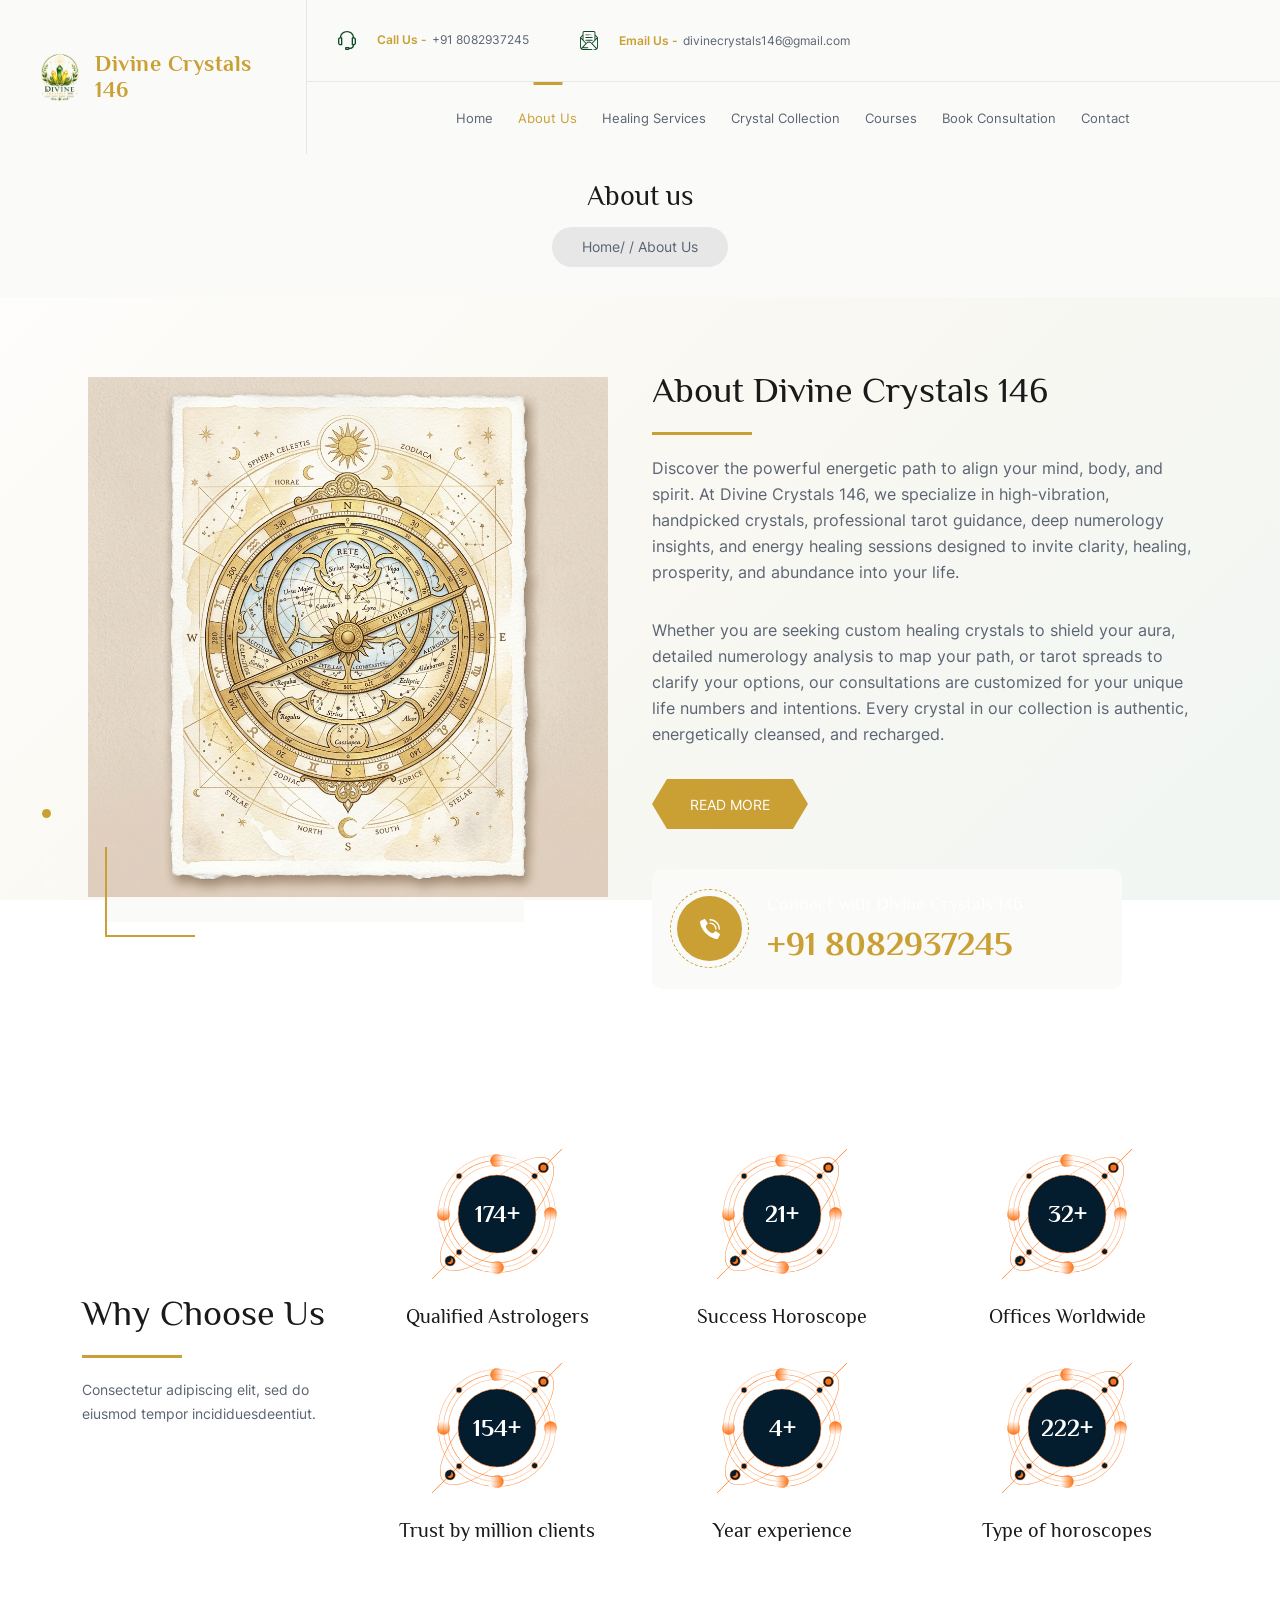
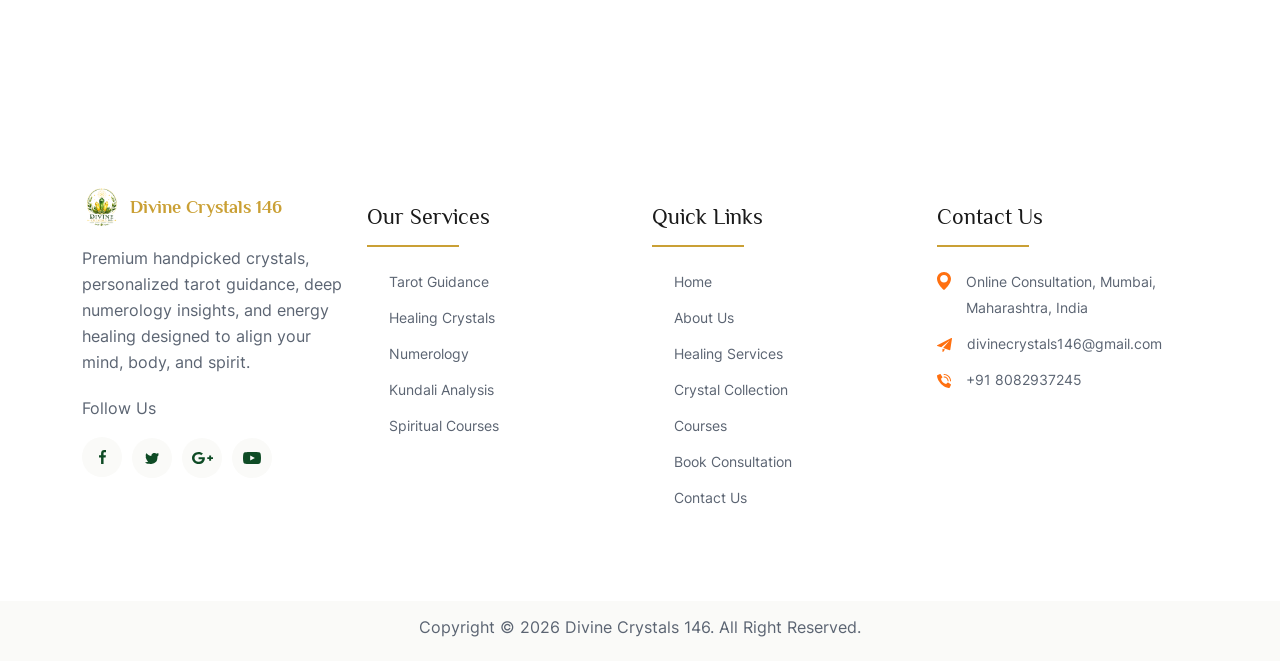
==== commit 11c371be: "Redesign mobile toggle button and remove branded mobile menu header" ====
--- a/about.html
+++ b/about.html
@@ -55,14 +55,12 @@
                     </ul>
                 </div>
                 <div class="as_menu_wrapper">
-                    <span class="as_toggle bg_overlay">
-                        <img src="assets/images/svg/menu.svg" alt="">
+                    <span class="as_toggle">
+                        <span class="as_toggle_line line_top"></span>
+                        <span class="as_toggle_line line_mid"></span>
+                        <span class="as_toggle_line line_bot"></span>
                     </span>
                     <div class="as_menu">
-                        <div class="as_mobile_menu_header">
-                            <span class="as_mobile_brand">✦ Divine Crystals 146</span>
-                            <span class="as_mobile_close bg_overlay">✕</span>
-                        </div>
                         <ul>
                             <li><a href="index.html">Home</a></li>
                             <li><a href="about.html" class="active">About Us</a></li>
--- a/assets/css/style.css
+++ b/assets/css/style.css
@@ -3723,64 +3723,106 @@
 }
 
 /* ============================================================
-   PREMIUM MOBILE HAMBURGER REDESIGN
+   PREMIUM MOBILE HAMBURGER REDESIGN (GOLDEN LUXURY TOGGLE)
    ============================================================ */
 
-/* Hide the default SVG menu icon — we use CSS bars instead */
+/* Hide the default SVG menu icon if present */
 .as_toggle img {
-    display: none;
+    display: none !important;
 }
 
 /* The toggle button itself */
 .as_toggle {
-    width: 44px;
-    height: 44px;
-    border-radius: 10px;
-    background: linear-gradient(135deg, var(--secondary-color), #c49a1a);
-    display: none;
-    flex-direction: column;
-    align-items: center;
-    justify-content: center;
-    gap: 6px;
-    cursor: pointer;
-    box-shadow: 0 4px 15px rgba(197, 155, 22, 0.4);
-    transition: all 0.3s ease;
-    flex-shrink: 0;
-    position: relative;
-    z-index: 1001;
-}
-
-/* The 3 animated bars */
-.as_toggle::before,
-.as_toggle::after,
-.as_toggle .as_toggle_bar {
-    content: '';
-    display: block;
-    width: 22px;
-    height: 2.5px;
-    background-color: #fff;
-    border-radius: 3px;
-    transition: transform 0.35s ease, opacity 0.3s ease;
-    transform-origin: center;
-}
-/* Middle bar — created via a real element; fallback using gap */
-.as_toggle::before { content: ''; }
-.as_toggle::after  { content: ''; }
-
-/* Animated X when menu is open */
+    position: fixed !important;
+    top: 20px !important;
+    right: 20px !important;
+    width: 48px !important;
+    height: 48px !important;
+    border-radius: 50% !important;
+    background-color: #0B0616 !important;
+    border: 2px solid #D4AF37 !important;
+    display: none !important; /* hidden on desktop, shown on mobile */
+    flex-direction: column !important;
+    align-items: center !important;
+    justify-content: center !important;
+    gap: 5px !important;
+    cursor: pointer !important;
+    z-index: 10000 !important;
+    box-shadow: 0 4px 15px rgba(212, 175, 55, 0.2) !important;
+    transition: all 0.3s ease-in-out !important;
+    padding: 0 !important;
+}
+
+/* Hover and Active State */
+.as_toggle:hover {
+    box-shadow: 0 0 15px rgba(212, 175, 55, 0.6) !important;
+    transform: scale(1.05) !important;
+}
+
+.as_toggle:active {
+    transform: scale(0.95) !important;
+}
+
+/* Toggle Lines */
+.as_toggle_line {
+    display: block !important;
+    height: 2px !important;
+    background-color: #D4AF37 !important;
+    border-radius: 2px !important;
+    transition: all 0.3s ease-in-out !important;
+}
+
+/* Closed state - custom widths and alignments for the premium look */
+/* Top line */
+.as_toggle_line.line_top {
+    width: 22px !important;
+    transform: none !important;
+}
+
+/* Middle line - slightly shifted right as per PRD */
+.as_toggle_line.line_mid {
+    width: 16px !important;
+    transform: translateX(3px) !important;
+    opacity: 1 !important;
+}
+
+/* Bottom line */
+.as_toggle_line.line_bot {
+    width: 22px !important;
+    transform: none !important;
+}
+
+/* Open State (Menu Open) */
 .menu_open .as_toggle {
-    background: linear-gradient(135deg, #8b3a3a, #c0392b);
-    box-shadow: 0 4px 15px rgba(192, 57, 43, 0.4);
-}
-.menu_open .as_toggle::before {
-    transform: translateY(8.5px) rotate(45deg);
-}
-.menu_open .as_toggle::after {
-    transform: translateY(-8.5px) rotate(-45deg);
-}
+    border-color: #D4AF37 !important;
+    box-shadow: 0 0 20px rgba(212, 175, 55, 0.4) !important;
+}
+
+/* Animation to 'X' */
+.menu_open .as_toggle_line.line_top {
+    transform: translateY(7px) rotate(45deg) !important;
+    width: 22px !important;
+}
+
+.menu_open .as_toggle_line.line_mid {
+    opacity: 0 !important;
+    width: 0 !important;
+}
+
+.menu_open .as_toggle_line.line_bot {
+    transform: translateY(-7px) rotate(-45deg) !important;
+    width: 22px !important;
+}
+
 
 /* Mobile slide-in nav panel — FULL REDESIGN */
 @media (max-width: 767px) {
+    /* Elevate menu wrapper above the body overlay to prevent blur/hiding */
+    .as_menu_wrapper {
+        position: relative !important;
+        z-index: 9999 !important;
+    }
+
     /* Show the premium toggle button */
     .as_toggle {
         display: flex !important;
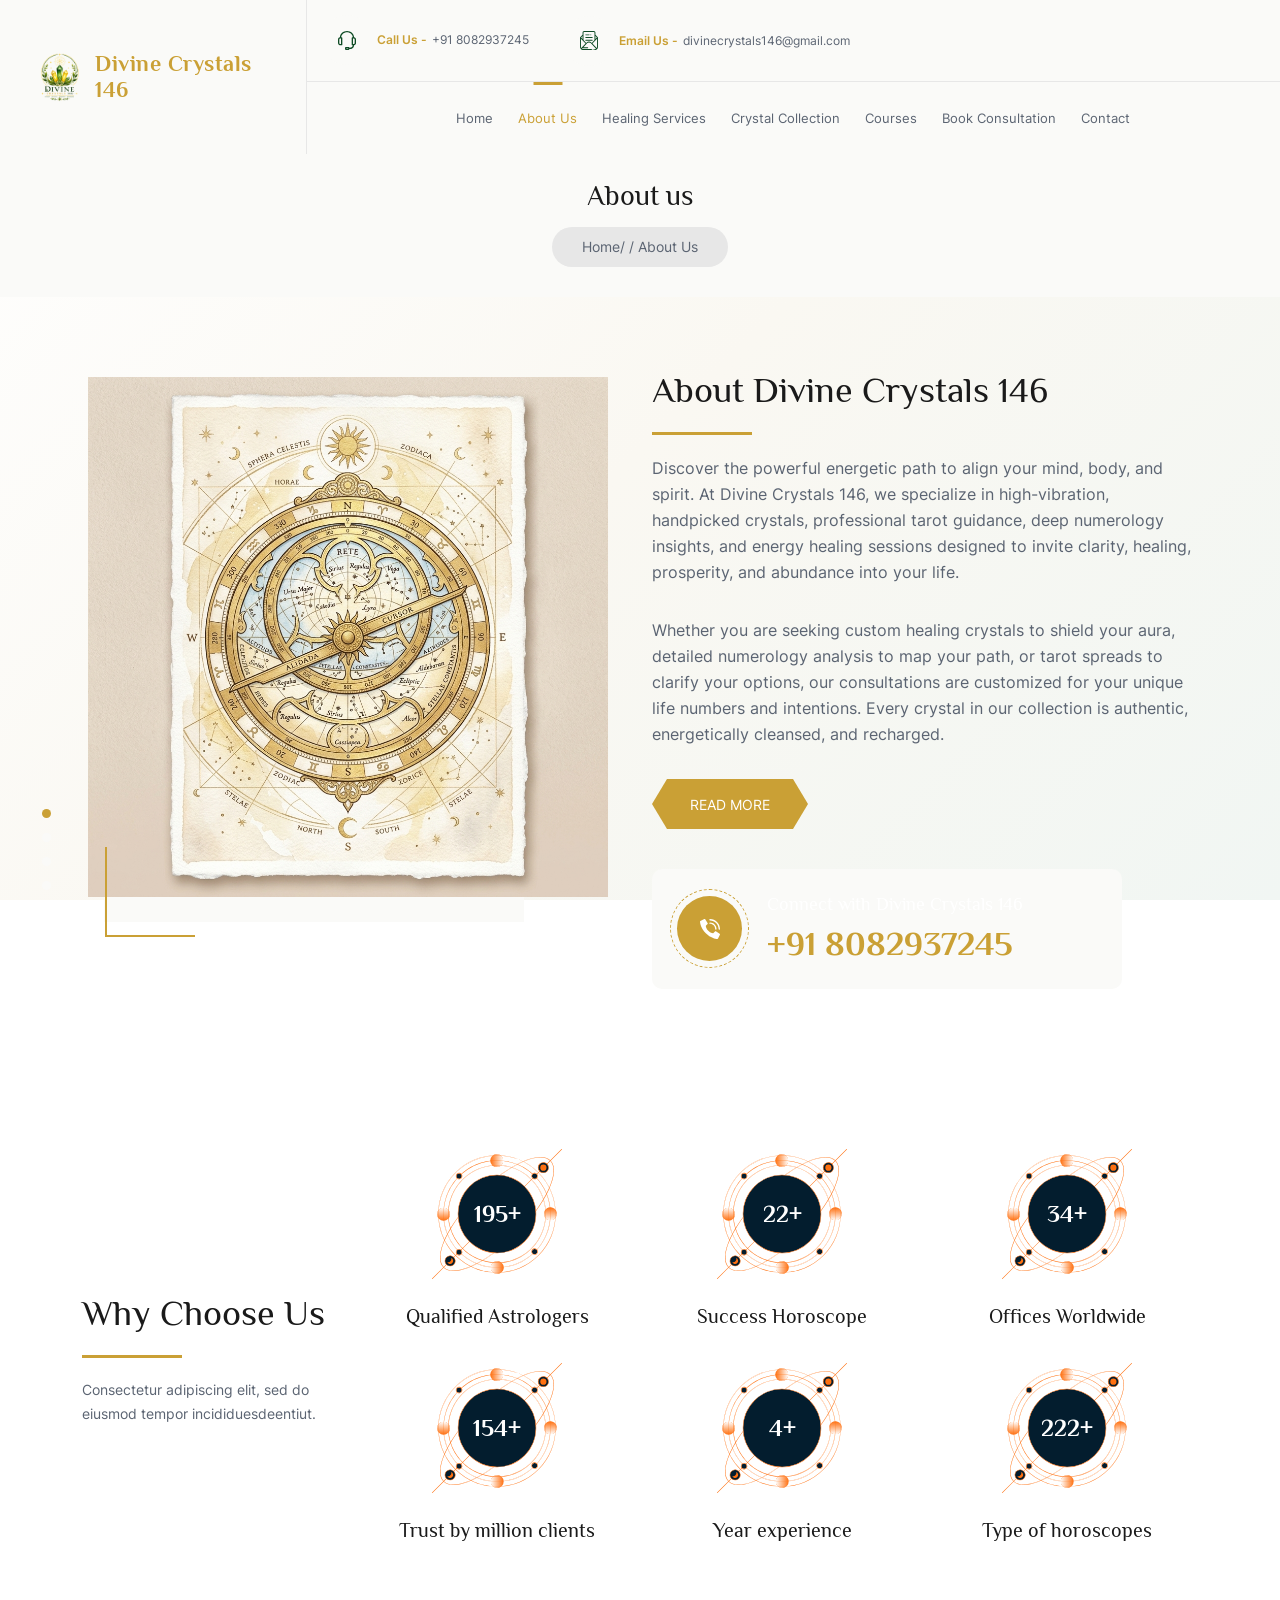
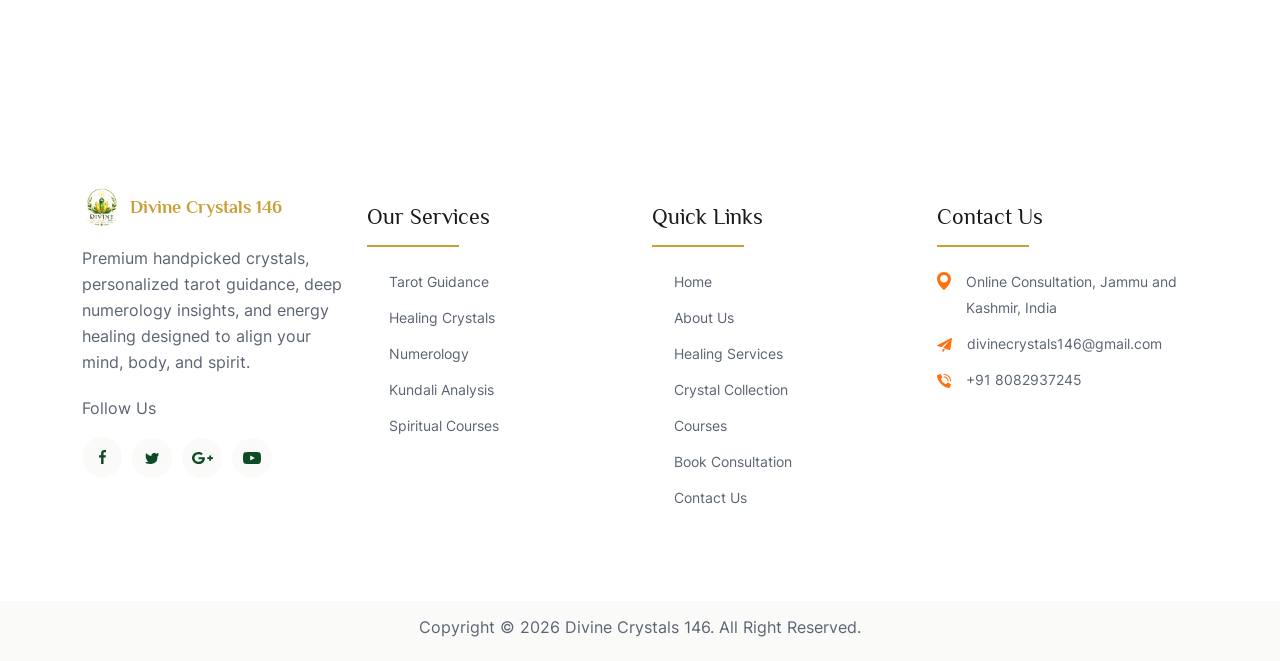
==== commit 4107b667: "Update footer address to Online Consultation, Jammu and Kashmir, India across all pages" ====
--- a/about.html
+++ b/about.html
@@ -249,7 +249,7 @@
                                 <ul class="as_contact_list">
                                     <li>
                                         <img src="assets/images/svg/map.svg" alt="">
-                                        <p>Online Consultation, Mumbai, Maharashtra, India</p>
+                                        <p>Online Consultation, Jammu and Kashmir, India</p>
                                     </li>
                                     <li>
                                         <img src="assets/images/svg/address.svg" alt="">
--- a/assets/css/style.css
+++ b/assets/css/style.css
@@ -2949,9 +2949,7 @@
         left: -102px;
     }
     .as_info_detail {
-        justify-content: center;
-        flex-direction: column;
-        padding: 10px;
+        display: none !important;
     }
     .as_right_info {
         padding-left: 5px;
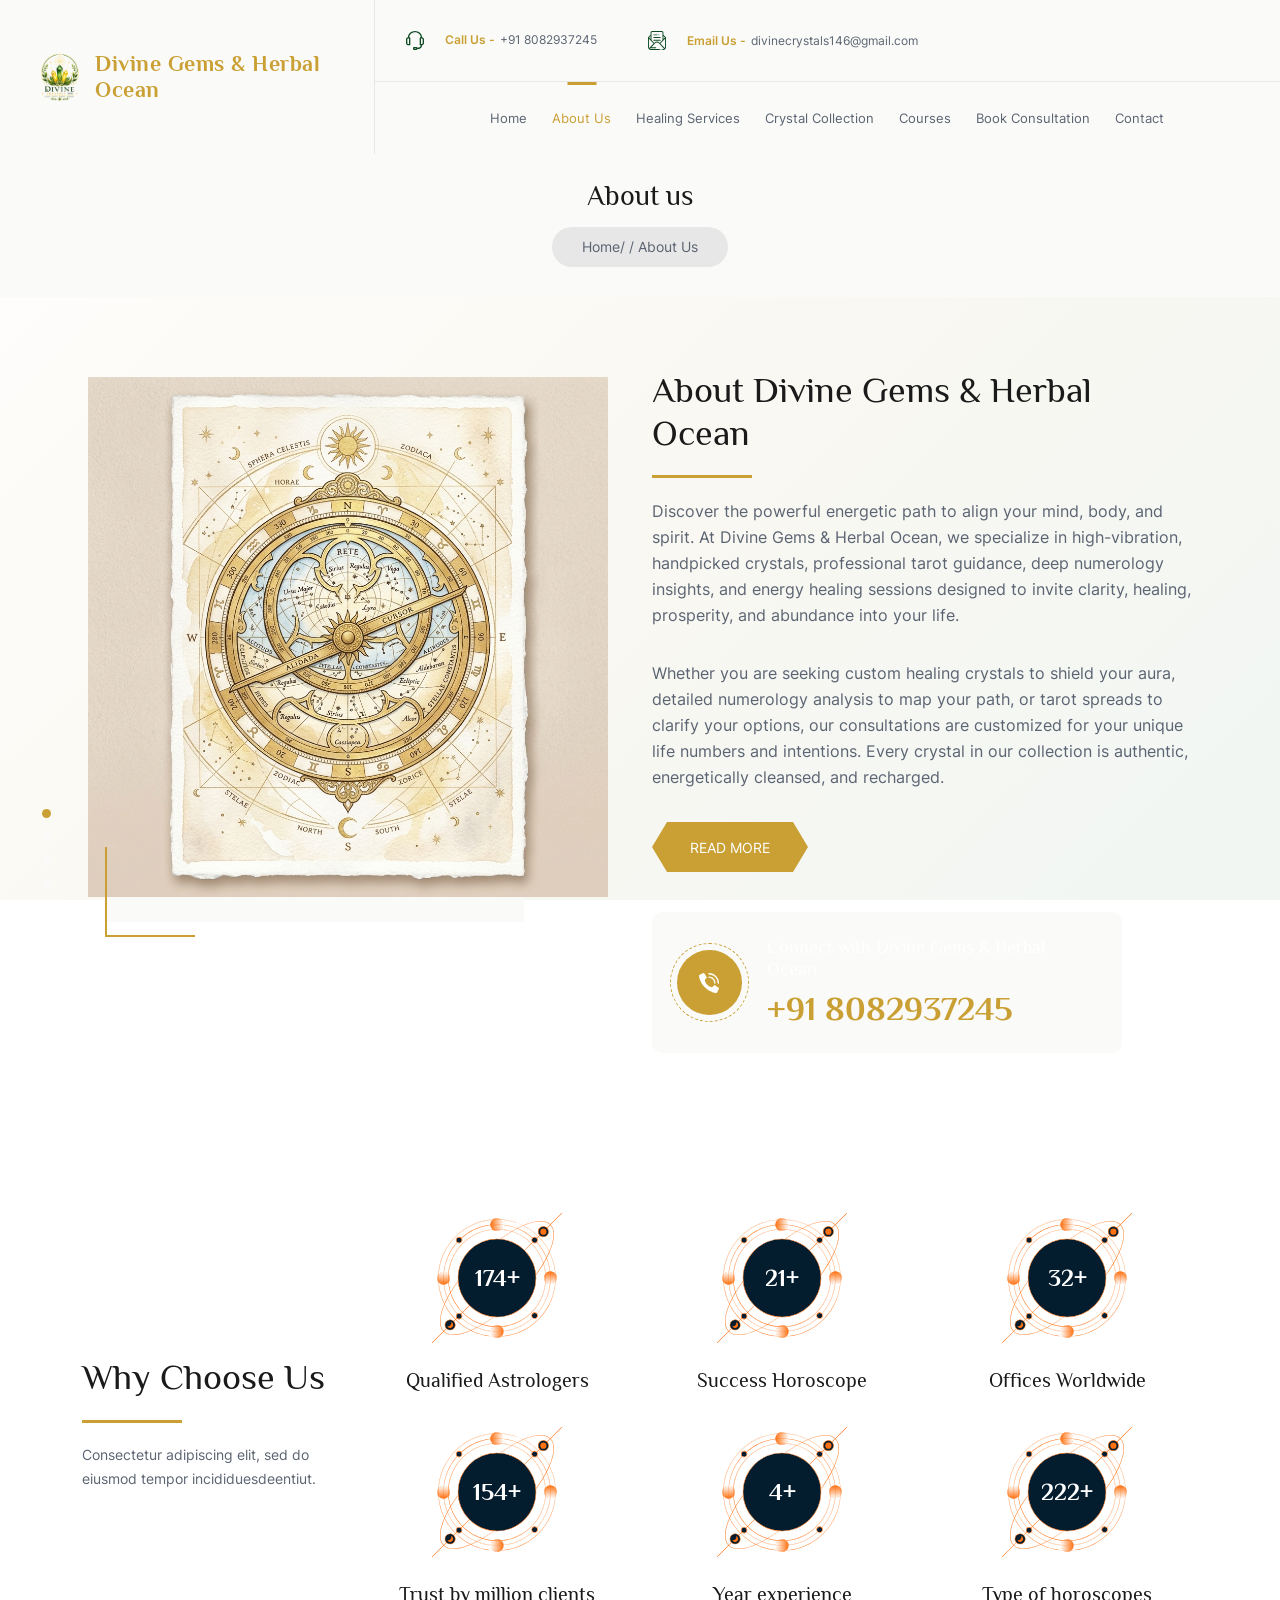
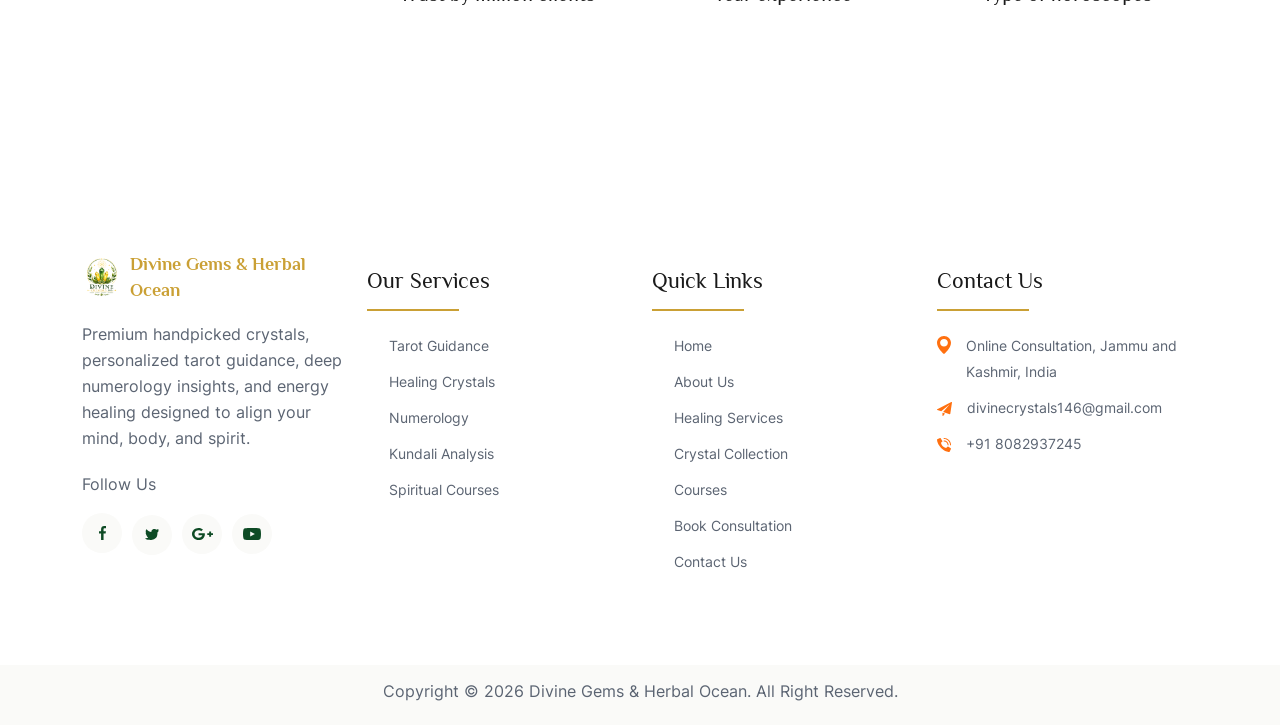
==== commit 7df78327: "Update brand name to Divine Gems & Herbal Ocean and standardize product prices" ====
--- a/about.html
+++ b/about.html
@@ -1,7 +1,7 @@
 <!DOCTYPE html>
 <html lang="en">
 <head>
-    <title>Divine Crystals 146 - About Us</title>
+    <title>Divine Gems & Herbal Ocean - About Us</title>
     <meta charset="UTF-8">
     <meta http-equiv="X-UA-Compatible" content="IE=edge">
     <meta name="viewport" content="width=device-width, initial-scale=1.0">
@@ -25,8 +25,8 @@
                 <section class="as_header_wrapper">
             <div class="as_logo">
                 <a href="index.html" style="display: flex; align-items: center; text-decoration: none;">
-                    <img src="assets/images/logo.png" alt="Divine Crystals 146 logo" style="max-height: 50px;">
-                    <span style="font-family: 'Philosopher', sans-serif; font-size: 22px; font-weight: bold; color: var(--secondary-color); margin-left: 10px; letter-spacing: 0.5px;">Divine Crystals 146</span>
+                    <img src="assets/images/logo.png" alt="Divine Gems & Herbal Ocean logo" style="max-height: 50px;">
+                    <span style="font-family: 'Philosopher', sans-serif; font-size: 22px; font-weight: bold; color: var(--secondary-color); margin-left: 10px; letter-spacing: 0.5px;">Divine Gems & Herbal Ocean</span>
                 </a>
             </div>
             <div class="as_header_detail">
@@ -117,8 +117,8 @@
                         </div>
                     </div>
                     <div class="col-lg-6 col-md-6">
-                        <h1 class="as_heading">About Divine Crystals 146</h1>
-                        <p>Discover the powerful energetic path to align your mind, body, and spirit. At Divine Crystals 146, we specialize in high-vibration, handpicked crystals, professional tarot guidance, deep numerology insights, and energy healing sessions designed to invite clarity, healing, prosperity, and abundance into your life.</p>
+                        <h1 class="as_heading">About Divine Gems & Herbal Ocean</h1>
+                        <p>Discover the powerful energetic path to align your mind, body, and spirit. At Divine Gems & Herbal Ocean, we specialize in high-vibration, handpicked crystals, professional tarot guidance, deep numerology insights, and energy healing sessions designed to invite clarity, healing, prosperity, and abundance into your life.</p>
                         <p>Whether you are seeking custom healing crystals to shield your aura, detailed numerology analysis to map your path, or tarot spreads to clarify your options, our consultations are customized for your unique life numbers and intentions. Every crystal in our collection is authentic, energetically cleansed, and recharged.</p>
                         <a href="javascript:;" class="as_btn">read more</a>
 
@@ -127,7 +127,7 @@
                                 <svg xmlns="http://www.w3.org/2000/svg" xmlns:xlink="http://www.w3.org/1999/xlink" preserveAspectRatio="xMidYMid" width="20" height="20" viewBox="0 0 20 20"> <defs><style>.cls-1{fill:#fff;fill-rule:evenodd}</style></defs> <path d="M19.797,10.487 C19.668,10.616 19.493,10.689 19.310,10.689 C18.929,10.689 18.620,10.380 18.620,9.999 C18.615,5.241 14.759,1.385 10.000,1.379 C9.619,1.379 9.310,1.070 9.310,0.689 C9.310,0.308 9.619,-0.000 10.000,-0.000 C15.520,0.006 19.993,4.478 19.999,9.999 C19.999,10.183 19.927,10.358 19.797,10.487 ZM15.172,9.999 C15.169,7.144 12.855,4.830 10.000,4.827 C9.619,4.827 9.310,4.518 9.310,4.138 C9.310,3.757 9.619,3.448 10.000,3.448 C13.617,3.452 16.547,6.383 16.551,9.999 C16.551,10.380 16.243,10.689 15.862,10.689 C15.481,10.689 15.172,10.380 15.172,9.999 ZM12.864,14.155 C13.076,14.182 13.288,14.109 13.438,13.957 L14.982,12.413 C15.209,12.186 15.563,12.146 15.835,12.317 L19.655,14.775 C19.955,14.965 20.063,15.350 19.905,15.668 L18.045,19.616 C17.918,19.873 17.645,20.024 17.360,19.995 C15.394,19.789 10.563,18.932 5.815,14.183 C1.067,9.435 0.210,4.604 0.003,2.638 C-0.026,2.352 0.125,2.079 0.382,1.952 L4.331,0.093 C4.649,-0.067 5.036,0.043 5.224,0.344 L7.684,4.164 C7.854,4.436 7.814,4.790 7.586,5.017 L6.042,6.560 C5.890,6.711 5.818,6.924 5.845,7.135 C5.942,7.900 6.373,9.809 8.282,11.718 C10.191,13.627 12.099,14.057 12.864,14.155 Z" class="cls-1"/> </svg>
                             </span>
                             <div>
-                                <h5 class="as_white">Connect with Divine Crystals 146</h5>
+                                <h5 class="as_white">Connect with Divine Gems & Herbal Ocean</h5>
                                 <h1 class="as_orange">+91 8082937245</h1>
                             </div>
                         </div>
@@ -202,7 +202,7 @@
                                 <div class="as_footer_logo">
                                     <a href="index.html" style="display: flex; align-items: center; text-decoration: none;">
                                         <img src="assets/images/logo.png" alt="" style="max-height: 40px;">
-                                        <span style="font-family: 'Philosopher', sans-serif; font-size: 18px; font-weight: bold; color: var(--secondary-color); margin-left: 8px;">Divine Crystals 146</span>
+                                        <span style="font-family: 'Philosopher', sans-serif; font-size: 18px; font-weight: bold; color: var(--secondary-color); margin-left: 8px;">Divine Gems & Herbal Ocean</span>
                                     </a>
                                 </div>
                                 <p>Premium handpicked crystals, personalized tarot guidance, deep numerology insights, and energy healing designed to align your mind, body, and spirit.</p>
@@ -274,7 +274,7 @@
             <div class="container">
                 <div class="row">
                     <div class="col-lg-12">
-                        <p>Copyright &copy; 2026 Divine Crystals 146. All Right Reserved.</p>
+                        <p>Copyright &copy; 2026 Divine Gems & Herbal Ocean. All Right Reserved.</p>
                     </div>
                 </div>
             </div>
--- a/assets/css/style.css
+++ b/assets/css/style.css
@@ -3348,7 +3348,7 @@
 }
 
 /* -------------------------------------------------------------
-   Divine Crystals 146 - New Styles (Courses & Wizard)
+   Divine Gems & Herbal Ocean - New Styles (Courses & Wizard)
 ------------------------------------------------------------- */
 
 /* Courses Section CSS */
